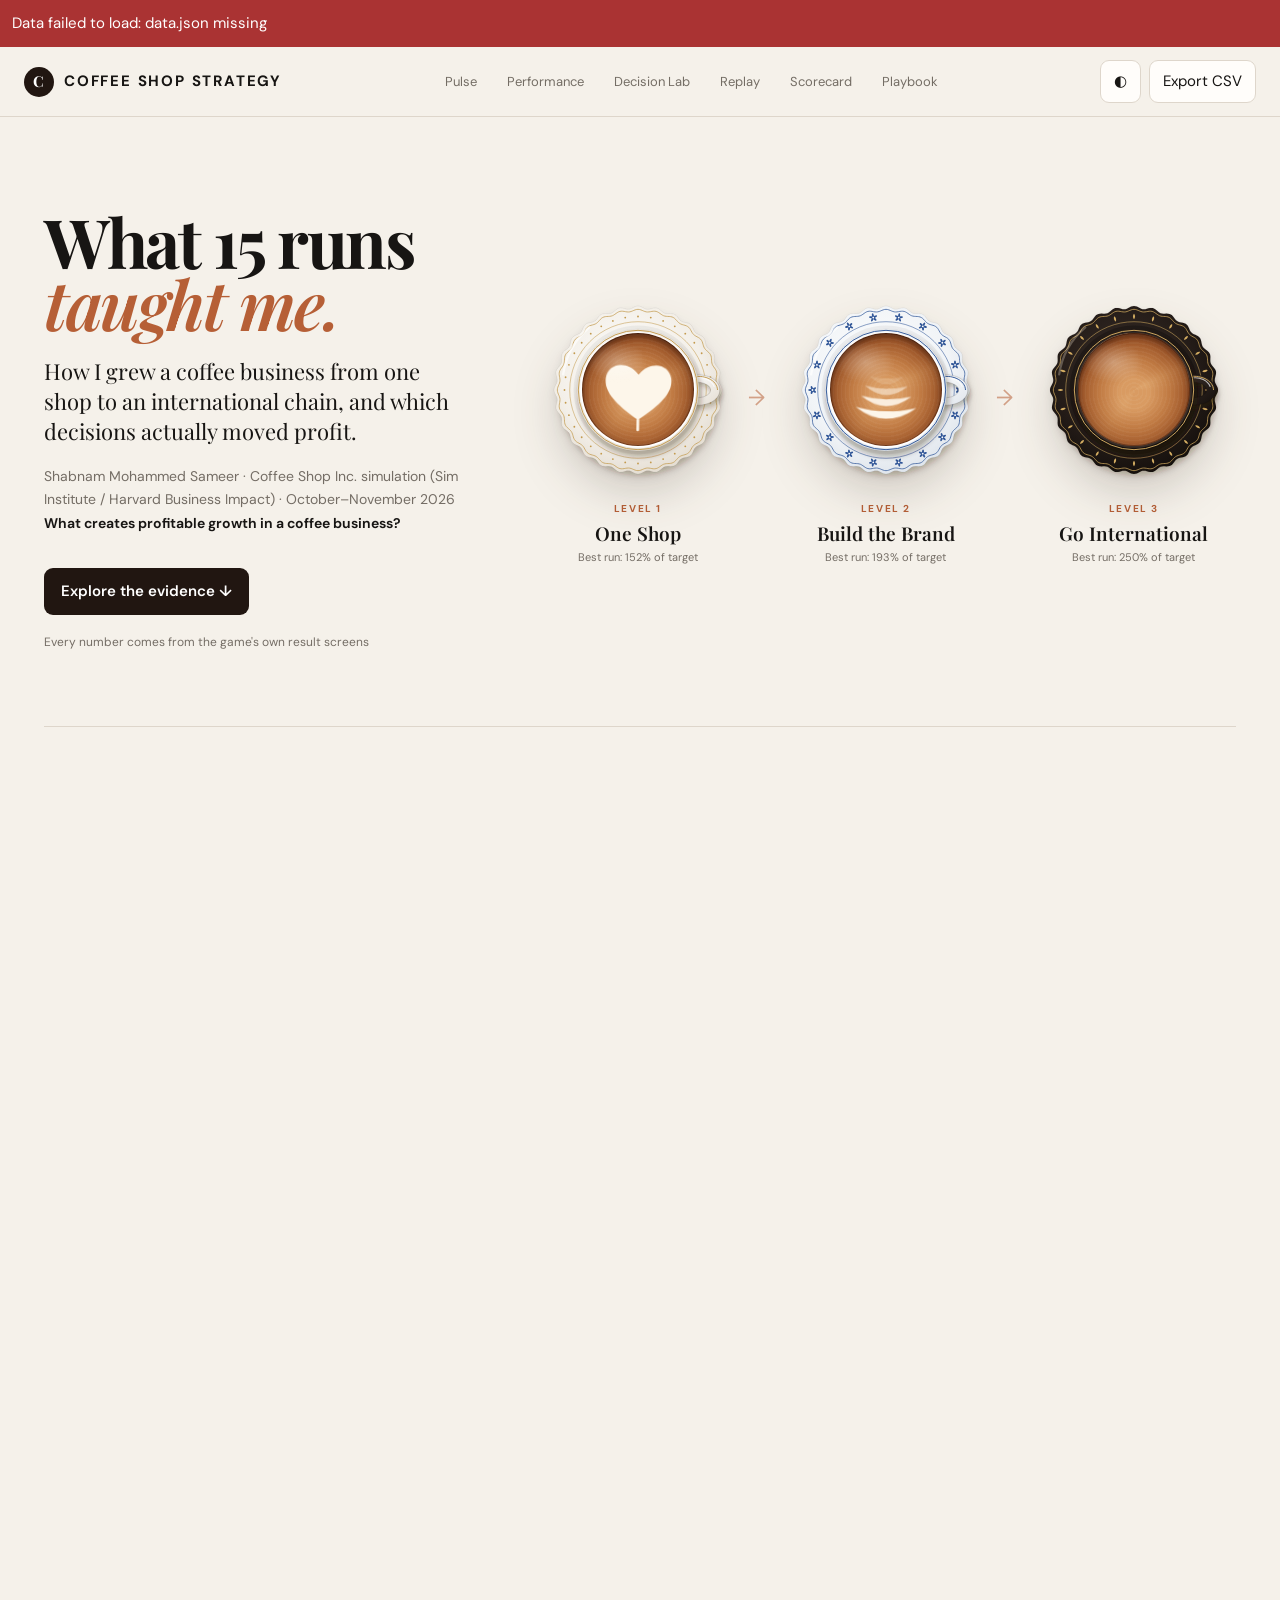
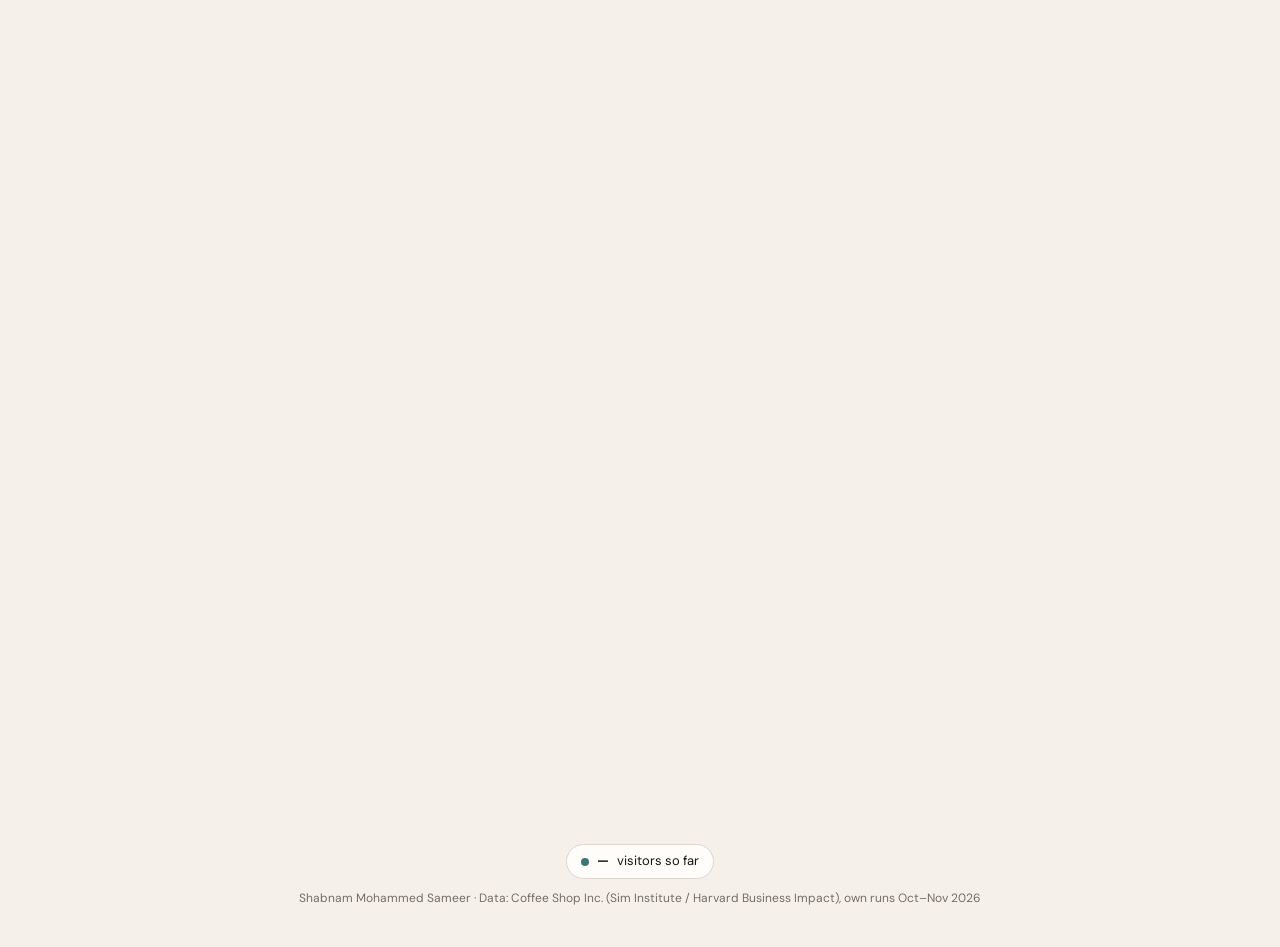
==== index.html @ bf58ca92 "Add files via upload" ====
<!doctype html><html lang="en"><head><meta charset="utf-8"><meta name="viewport" content="width=device-width,initial-scale=1"><meta property="og:type" content="website"><meta property="og:url" content="https://dewpoint-analytics.github.io/coffee-strategy-dashboard/"><meta property="og:title" content="What 15 runs taught me · Coffee Shop Strategy"><meta property="og:description" content="A coffee business simulation played as 14 controlled experiments: what actually moved profit, measured to the dollar."><meta property="og:image" content="https://dewpoint-analytics.github.io/coffee-strategy-dashboard/banner.png"><meta property="og:image:width" content="1280"><meta property="og:image:height" content="640"><meta name="twitter:card" content="summary_large_image"><meta name="twitter:image" content="https://dewpoint-analytics.github.io/coffee-strategy-dashboard/banner.png">
<meta name="description" content="What 15 Coffee Shop Inc. simulation runs taught me about growing a coffee business: results, controlled experiments, a Level 3 replay and a people-planet-profit scorecard."><title>What 15 Runs Taught Me · Coffee Shop Strategy</title><link rel="stylesheet" href="styles.css?v=qr2"><script data-goatcounter="https://shabcoffee.goatcounter.com/count" async src="//gc.zgo.at/count.js"></script></head><body>
<svg width="0" height="0" style="position:absolute" aria-hidden="true"><defs><filter id="soft" x="-5%" y="-5%" width="110%" height="110%"><feGaussianBlur stdDeviation="0.45"/></filter></defs></svg><header class="nav"><a class="brand" href="#pulse"><span>C</span>COFFEE SHOP STRATEGY</a><nav><a href="#pulse">Pulse</a><a href="#performance">Performance</a><a href="#lab">Decision Lab</a><a href="#replay">Replay</a><a href="#scorecard">Scorecard</a><a href="#playbook">Playbook</a></nav><div class="actions"><button id="theme" aria-label="Toggle dark mode">◐</button><button id="export">Export CSV</button></div></header>
<main><section class="hero" id="pulse"><div class="hero-text"><h1>What 15 runs<br><em>taught me.</em></h1><p class="hero-deck">How I grew a coffee business from one shop to an international chain, and which decisions actually moved profit.</p><p class="hero-question">Shabnam Mohammed Sameer · Coffee Shop Inc. simulation (Sim Institute / Harvard Business Impact) · October–November 2026<br><b>What creates profitable growth in a coffee business?</b></p><div class="hero-actions"><a class="primary" href="#performance">Explore the evidence ↓</a><span>Every number comes from the game's own result screens</span></div></div><div class="cup-journey" aria-label="The three levels of the simulation"><div class="cup-stage"><div class="cup-scene cup-one"><div class="steam" aria-hidden="true"><i></i><i></i><i></i></div><svg class="china" viewBox="0 0 200 200" aria-hidden="true"><defs>
<radialGradient id="c0s" cx="45%" cy="40%" r="62%"><stop offset="0" stop-color="#ffffff"/><stop offset=".7" stop-color="#f3efe8"/><stop offset="1" stop-color="#e4ddd2"/></radialGradient>
<radialGradient id="c0w" cx="50%" cy="50%" r="50%"><stop offset=".78" stop-color="#e6dfd5"/><stop offset=".9" stop-color="#ffffff"/><stop offset="1" stop-color="#ffffff"/></radialGradient>
<linearGradient id="c0h" x1="0" y1="0" x2="1" y2="1"><stop offset="0" stop-color="#ffffff"/><stop offset="1" stop-color="#e4ddd2"/></linearGradient>
<filter id="c0b" x="-20%" y="-20%" width="140%" height="140%"><feGaussianBlur stdDeviation="3"/></filter></defs>
<ellipse cx="102" cy="108" rx="92" ry="90" fill="rgba(60,35,20,.22)" filter="url(#c0b)"/>
<path d="M196.60,100.00 L196.40,101.68 L195.84,103.35 L195.04,104.98 L194.17,106.59 L193.42,108.17 L192.92,109.77 L192.77,111.39 L192.94,113.06 L193.34,114.78 L193.83,116.54 L194.22,118.31 L194.35,120.06 L194.12,121.73 L193.49,123.31 L192.54,124.79 L191.37,126.20 L190.18,127.57 L189.12,128.96 L188.33,130.41 L187.86,131.98 L187.69,133.66 L187.72,135.44 L187.80,137.27 L187.76,139.08 L187.46,140.78 L186.81,142.34 L185.80,143.72 L184.50,144.93 L183.04,146.03 L181.58,147.10 L180.27,148.23 L179.21,149.50 L178.45,150.94 L177.94,152.57 L177.59,154.33 L177.26,156.13 L176.79,157.87 L176.07,159.43 L175.05,160.77 L173.71,161.85 L172.15,162.72 L170.47,163.46 L168.82,164.18 L167.32,165.01 L166.04,166.04 L165.01,167.32 L164.18,168.82 L163.46,170.47 L162.72,172.15 L161.85,173.71 L160.77,175.05 L159.43,176.07 L157.87,176.79 L156.13,177.26 L154.33,177.59 L152.57,177.94 L150.94,178.45 L149.50,179.21 L148.23,180.27 L147.10,181.58 L146.03,183.04 L144.93,184.50 L143.72,185.80 L142.34,186.81 L140.78,187.46 L139.08,187.76 L137.27,187.80 L135.44,187.72 L133.66,187.69 L131.98,187.86 L130.41,188.33 L128.96,189.12 L127.57,190.18 L126.20,191.37 L124.79,192.54 L123.31,193.49 L121.73,194.12 L120.06,194.35 L118.31,194.22 L116.54,193.83 L114.78,193.34 L113.06,192.94 L111.39,192.77 L109.77,192.92 L108.17,193.42 L106.59,194.17 L104.98,195.04 L103.35,195.84 L101.68,196.40 L100.00,196.60 L98.32,196.40 L96.65,195.84 L95.02,195.04 L93.41,194.17 L91.83,193.42 L90.23,192.92 L88.61,192.77 L86.94,192.94 L85.22,193.34 L83.46,193.83 L81.69,194.22 L79.94,194.35 L78.27,194.12 L76.69,193.49 L75.21,192.54 L73.80,191.37 L72.43,190.18 L71.04,189.12 L69.59,188.33 L68.02,187.86 L66.34,187.69 L64.56,187.72 L62.73,187.80 L60.92,187.76 L59.22,187.46 L57.66,186.81 L56.28,185.80 L55.07,184.50 L53.97,183.04 L52.90,181.58 L51.77,180.27 L50.50,179.21 L49.06,178.45 L47.43,177.94 L45.67,177.59 L43.87,177.26 L42.13,176.79 L40.57,176.07 L39.23,175.05 L38.15,173.71 L37.28,172.15 L36.54,170.47 L35.82,168.82 L34.99,167.32 L33.96,166.04 L32.68,165.01 L31.18,164.18 L29.53,163.46 L27.85,162.72 L26.29,161.85 L24.95,160.77 L23.93,159.43 L23.21,157.87 L22.74,156.13 L22.41,154.33 L22.06,152.57 L21.55,150.94 L20.79,149.50 L19.73,148.23 L18.42,147.10 L16.96,146.03 L15.50,144.93 L14.20,143.72 L13.19,142.34 L12.54,140.78 L12.24,139.08 L12.20,137.27 L12.28,135.44 L12.31,133.66 L12.14,131.98 L11.67,130.41 L10.88,128.96 L9.82,127.57 L8.63,126.20 L7.46,124.79 L6.51,123.31 L5.88,121.73 L5.65,120.06 L5.78,118.31 L6.17,116.54 L6.66,114.78 L7.06,113.06 L7.23,111.39 L7.08,109.77 L6.58,108.17 L5.83,106.59 L4.96,104.98 L4.16,103.35 L3.60,101.68 L3.40,100.00 L3.60,98.32 L4.16,96.65 L4.96,95.02 L5.83,93.41 L6.58,91.83 L7.08,90.23 L7.23,88.61 L7.06,86.94 L6.66,85.22 L6.17,83.46 L5.78,81.69 L5.65,79.94 L5.88,78.27 L6.51,76.69 L7.46,75.21 L8.63,73.80 L9.82,72.43 L10.88,71.04 L11.67,69.59 L12.14,68.02 L12.31,66.34 L12.28,64.56 L12.20,62.73 L12.24,60.92 L12.54,59.22 L13.19,57.66 L14.20,56.28 L15.50,55.07 L16.96,53.97 L18.42,52.90 L19.73,51.77 L20.79,50.50 L21.55,49.06 L22.06,47.43 L22.41,45.67 L22.74,43.87 L23.21,42.13 L23.93,40.57 L24.95,39.23 L26.29,38.15 L27.85,37.28 L29.53,36.54 L31.18,35.82 L32.68,34.99 L33.96,33.96 L34.99,32.68 L35.82,31.18 L36.54,29.53 L37.28,27.85 L38.15,26.29 L39.23,24.95 L40.57,23.93 L42.13,23.21 L43.87,22.74 L45.67,22.41 L47.43,22.06 L49.06,21.55 L50.50,20.79 L51.77,19.73 L52.90,18.42 L53.97,16.96 L55.07,15.50 L56.28,14.20 L57.66,13.19 L59.22,12.54 L60.92,12.24 L62.73,12.20 L64.56,12.28 L66.34,12.31 L68.02,12.14 L69.59,11.67 L71.04,10.88 L72.43,9.82 L73.80,8.63 L75.21,7.46 L76.69,6.51 L78.27,5.88 L79.94,5.65 L81.69,5.78 L83.46,6.17 L85.22,6.66 L86.94,7.06 L88.61,7.23 L90.23,7.08 L91.83,6.58 L93.41,5.83 L95.02,4.96 L96.65,4.16 L98.32,3.60 L100.00,3.40 L101.68,3.60 L103.35,4.16 L104.98,4.96 L106.59,5.83 L108.17,6.58 L109.77,7.08 L111.39,7.23 L113.06,7.06 L114.78,6.66 L116.54,6.17 L118.31,5.78 L120.06,5.65 L121.73,5.88 L123.31,6.51 L124.79,7.46 L126.20,8.63 L127.57,9.82 L128.96,10.88 L130.41,11.67 L131.98,12.14 L133.66,12.31 L135.44,12.28 L137.27,12.20 L139.08,12.24 L140.78,12.54 L142.34,13.19 L143.72,14.20 L144.93,15.50 L146.03,16.96 L147.10,18.42 L148.23,19.73 L149.50,20.79 L150.94,21.55 L152.57,22.06 L154.33,22.41 L156.13,22.74 L157.87,23.21 L159.43,23.93 L160.77,24.95 L161.85,26.29 L162.72,27.85 L163.46,29.53 L164.18,31.18 L165.01,32.68 L166.04,33.96 L167.32,34.99 L168.82,35.82 L170.47,36.54 L172.15,37.28 L173.71,38.15 L175.05,39.23 L176.07,40.57 L176.79,42.13 L177.26,43.87 L177.59,45.67 L177.94,47.43 L178.45,49.06 L179.21,50.50 L180.27,51.77 L181.58,52.90 L183.04,53.97 L184.50,55.07 L185.80,56.28 L186.81,57.66 L187.46,59.22 L187.76,60.92 L187.80,62.73 L187.72,64.56 L187.69,66.34 L187.86,68.02 L188.33,69.59 L189.12,71.04 L190.18,72.43 L191.37,73.80 L192.54,75.21 L193.49,76.69 L194.12,78.27 L194.35,79.94 L194.22,81.69 L193.83,83.46 L193.34,85.22 L192.94,86.94 L192.77,88.61 L192.92,90.23 L193.42,91.83 L194.17,93.41 L195.04,95.02 L195.84,96.65 L196.40,98.32 L196.60,100.00Z" fill="url(#c0s)" stroke="rgba(0,0,0,.10)" stroke-width=".6"/>
<path d="M192.70,100.00 L192.55,101.62 L192.11,103.22 L191.50,104.80 L190.83,106.35 L190.24,107.89 L189.83,109.44 L189.67,111.01 L189.75,112.61 L190.01,114.26 L190.32,115.92 L190.54,117.60 L190.57,119.25 L190.32,120.85 L189.77,122.38 L188.96,123.84 L188.00,125.23 L187.00,126.60 L186.10,127.98 L185.39,129.40 L184.92,130.91 L184.67,132.50 L184.57,134.17 L184.49,135.87 L184.32,137.54 L183.95,139.15 L183.31,140.63 L182.39,141.98 L181.25,143.20 L179.99,144.34 L178.72,145.45 L177.56,146.60 L176.58,147.85 L175.82,149.24 L175.24,150.75 L174.78,152.36 L174.33,154.00 L173.76,155.59 L173.01,157.04 L172.02,158.32 L170.80,159.41 L169.40,160.32 L167.90,161.14 L166.43,161.95 L165.06,162.83 L163.85,163.85 L162.83,165.06 L161.95,166.43 L161.14,167.90 L160.32,169.40 L159.41,170.80 L158.32,172.02 L157.04,173.01 L155.59,173.76 L154.00,174.33 L152.36,174.78 L150.75,175.24 L149.24,175.82 L147.85,176.58 L146.60,177.56 L145.45,178.72 L144.34,179.99 L143.20,181.25 L141.98,182.39 L140.63,183.31 L139.15,183.95 L137.54,184.32 L135.87,184.49 L134.17,184.57 L132.50,184.67 L130.91,184.92 L129.40,185.39 L127.98,186.10 L126.60,187.00 L125.23,188.00 L123.84,188.96 L122.38,189.77 L120.85,190.32 L119.25,190.57 L117.60,190.54 L115.92,190.32 L114.26,190.01 L112.61,189.75 L111.01,189.67 L109.44,189.83 L107.89,190.24 L106.35,190.83 L104.80,191.50 L103.22,192.11 L101.62,192.55 L100.00,192.70 L98.38,192.55 L96.78,192.11 L95.20,191.50 L93.65,190.83 L92.11,190.24 L90.56,189.83 L88.99,189.67 L87.39,189.75 L85.74,190.01 L84.08,190.32 L82.40,190.54 L80.75,190.57 L79.15,190.32 L77.62,189.77 L76.16,188.96 L74.77,188.00 L73.40,187.00 L72.02,186.10 L70.60,185.39 L69.09,184.92 L67.50,184.67 L65.83,184.57 L64.13,184.49 L62.46,184.32 L60.85,183.95 L59.37,183.31 L58.02,182.39 L56.80,181.25 L55.66,179.99 L54.55,178.72 L53.40,177.56 L52.15,176.58 L50.76,175.82 L49.25,175.24 L47.64,174.78 L46.00,174.33 L44.41,173.76 L42.96,173.01 L41.68,172.02 L40.59,170.80 L39.68,169.40 L38.86,167.90 L38.05,166.43 L37.17,165.06 L36.15,163.85 L34.94,162.83 L33.57,161.95 L32.10,161.14 L30.60,160.32 L29.20,159.41 L27.98,158.32 L26.99,157.04 L26.24,155.59 L25.67,154.00 L25.22,152.36 L24.76,150.75 L24.18,149.24 L23.42,147.85 L22.44,146.60 L21.28,145.45 L20.01,144.34 L18.75,143.20 L17.61,141.98 L16.69,140.63 L16.05,139.15 L15.68,137.54 L15.51,135.87 L15.43,134.17 L15.33,132.50 L15.08,130.91 L14.61,129.40 L13.90,127.98 L13.00,126.60 L12.00,125.23 L11.04,123.84 L10.23,122.38 L9.68,120.85 L9.43,119.25 L9.46,117.60 L9.68,115.92 L9.99,114.26 L10.25,112.61 L10.33,111.01 L10.17,109.44 L9.76,107.89 L9.17,106.35 L8.50,104.80 L7.89,103.22 L7.45,101.62 L7.30,100.00 L7.45,98.38 L7.89,96.78 L8.50,95.20 L9.17,93.65 L9.76,92.11 L10.17,90.56 L10.33,88.99 L10.25,87.39 L9.99,85.74 L9.68,84.08 L9.46,82.40 L9.43,80.75 L9.68,79.15 L10.23,77.62 L11.04,76.16 L12.00,74.77 L13.00,73.40 L13.90,72.02 L14.61,70.60 L15.08,69.09 L15.33,67.50 L15.43,65.83 L15.51,64.13 L15.68,62.46 L16.05,60.85 L16.69,59.37 L17.61,58.02 L18.75,56.80 L20.01,55.66 L21.28,54.55 L22.44,53.40 L23.42,52.15 L24.18,50.76 L24.76,49.25 L25.22,47.64 L25.67,46.00 L26.24,44.41 L26.99,42.96 L27.98,41.68 L29.20,40.59 L30.60,39.68 L32.10,38.86 L33.57,38.05 L34.94,37.17 L36.15,36.15 L37.17,34.94 L38.05,33.57 L38.86,32.10 L39.68,30.60 L40.59,29.20 L41.68,27.98 L42.96,26.99 L44.41,26.24 L46.00,25.67 L47.64,25.22 L49.25,24.76 L50.76,24.18 L52.15,23.42 L53.40,22.44 L54.55,21.28 L55.66,20.01 L56.80,18.75 L58.02,17.61 L59.37,16.69 L60.85,16.05 L62.46,15.68 L64.13,15.51 L65.83,15.43 L67.50,15.33 L69.09,15.08 L70.60,14.61 L72.02,13.90 L73.40,13.00 L74.77,12.00 L76.16,11.04 L77.62,10.23 L79.15,9.68 L80.75,9.43 L82.40,9.46 L84.08,9.68 L85.74,9.99 L87.39,10.25 L88.99,10.33 L90.56,10.17 L92.11,9.76 L93.65,9.17 L95.20,8.50 L96.78,7.89 L98.38,7.45 L100.00,7.30 L101.62,7.45 L103.22,7.89 L104.80,8.50 L106.35,9.17 L107.89,9.76 L109.44,10.17 L111.01,10.33 L112.61,10.25 L114.26,9.99 L115.92,9.68 L117.60,9.46 L119.25,9.43 L120.85,9.68 L122.38,10.23 L123.84,11.04 L125.23,12.00 L126.60,13.00 L127.98,13.90 L129.40,14.61 L130.91,15.08 L132.50,15.33 L134.17,15.43 L135.87,15.51 L137.54,15.68 L139.15,16.05 L140.63,16.69 L141.98,17.61 L143.20,18.75 L144.34,20.01 L145.45,21.28 L146.60,22.44 L147.85,23.42 L149.24,24.18 L150.75,24.76 L152.36,25.22 L154.00,25.67 L155.59,26.24 L157.04,26.99 L158.32,27.98 L159.41,29.20 L160.32,30.60 L161.14,32.10 L161.95,33.57 L162.83,34.94 L163.85,36.15 L165.06,37.17 L166.43,38.05 L167.90,38.86 L169.40,39.68 L170.80,40.59 L172.02,41.68 L173.01,42.96 L173.76,44.41 L174.33,46.00 L174.78,47.64 L175.24,49.25 L175.82,50.76 L176.58,52.15 L177.56,53.40 L178.72,54.55 L179.99,55.66 L181.25,56.80 L182.39,58.02 L183.31,59.37 L183.95,60.85 L184.32,62.46 L184.49,64.13 L184.57,65.83 L184.67,67.50 L184.92,69.09 L185.39,70.60 L186.10,72.02 L187.00,73.40 L188.00,74.77 L188.96,76.16 L189.77,77.62 L190.32,79.15 L190.57,80.75 L190.54,82.40 L190.32,84.08 L190.01,85.74 L189.75,87.39 L189.67,88.99 L189.83,90.56 L190.24,92.11 L190.83,93.65 L191.50,95.20 L192.11,96.78 L192.55,98.38 L192.70,100.00Z" fill="none" stroke="#c39a4e" stroke-width=".9" opacity=".95"/>
<circle cx="100" cy="100" r="78.5" fill="none" stroke="#c39a4e" stroke-width=".7" opacity=".9"/>
<circle cx="184.50" cy="100.00" r="1.05" fill="#c39a4e"/><circle cx="183.22" cy="114.67" r="1.05" fill="#c39a4e"/><circle cx="179.40" cy="128.90" r="1.05" fill="#c39a4e"/><circle cx="173.18" cy="142.25" r="1.05" fill="#c39a4e"/><circle cx="164.73" cy="154.32" r="1.05" fill="#c39a4e"/><circle cx="154.32" cy="164.73" r="1.05" fill="#c39a4e"/><circle cx="142.25" cy="173.18" r="1.05" fill="#c39a4e"/><circle cx="128.90" cy="179.40" r="1.05" fill="#c39a4e"/><circle cx="114.67" cy="183.22" r="1.05" fill="#c39a4e"/><circle cx="100.00" cy="184.50" r="1.05" fill="#c39a4e"/><circle cx="85.33" cy="183.22" r="1.05" fill="#c39a4e"/><circle cx="71.10" cy="179.40" r="1.05" fill="#c39a4e"/><circle cx="57.75" cy="173.18" r="1.05" fill="#c39a4e"/><circle cx="45.68" cy="164.73" r="1.05" fill="#c39a4e"/><circle cx="35.27" cy="154.32" r="1.05" fill="#c39a4e"/><circle cx="26.82" cy="142.25" r="1.05" fill="#c39a4e"/><circle cx="20.60" cy="128.90" r="1.05" fill="#c39a4e"/><circle cx="16.78" cy="114.67" r="1.05" fill="#c39a4e"/><circle cx="15.50" cy="100.00" r="1.05" fill="#c39a4e"/><circle cx="16.78" cy="85.33" r="1.05" fill="#c39a4e"/><circle cx="20.60" cy="71.10" r="1.05" fill="#c39a4e"/><circle cx="26.82" cy="57.75" r="1.05" fill="#c39a4e"/><circle cx="35.27" cy="45.68" r="1.05" fill="#c39a4e"/><circle cx="45.68" cy="35.27" r="1.05" fill="#c39a4e"/><circle cx="57.75" cy="26.82" r="1.05" fill="#c39a4e"/><circle cx="71.10" cy="20.60" r="1.05" fill="#c39a4e"/><circle cx="85.33" cy="16.78" r="1.05" fill="#c39a4e"/><circle cx="100.00" cy="15.50" r="1.05" fill="#c39a4e"/><circle cx="114.67" cy="16.78" r="1.05" fill="#c39a4e"/><circle cx="128.90" cy="20.60" r="1.05" fill="#c39a4e"/><circle cx="142.25" cy="26.82" r="1.05" fill="#c39a4e"/><circle cx="154.32" cy="35.27" r="1.05" fill="#c39a4e"/><circle cx="164.73" cy="45.68" r="1.05" fill="#c39a4e"/><circle cx="173.18" cy="57.75" r="1.05" fill="#c39a4e"/><circle cx="179.40" cy="71.10" r="1.05" fill="#c39a4e"/><circle cx="183.22" cy="85.33" r="1.05" fill="#c39a4e"/>
<circle cx="100" cy="100" r="74" fill="rgba(0,0,0,.05)"/>
<g transform="translate(164 100)"><path d="M-8 -16 C12 -21 30 -13 30 0 C30 13 12 21 -8 16 L-8 8.5 C7 11 19.5 7 19.5 0 C19.5 -7 7 -11 -8 -8.5 Z" transform="translate(2.5 4)" fill="rgba(50,30,15,.28)" filter="url(#c0b)"/><path d="M-8 -16 C12 -21 30 -13 30 0 C30 13 12 21 -8 16 L-8 8.5 C7 11 19.5 7 19.5 0 C19.5 -7 7 -11 -8 -8.5 Z" fill="url(#c0h)" stroke="rgba(0,0,0,.22)" stroke-width=".7"/><path d="M-4 -14.6 C12 -18.5 27 -11.5 27.4 0" fill="none" stroke="#c39a4e" stroke-width="1.1"/><path d="M2 -13.8 C12 -15.5 21 -11 23.5 -4" fill="none" stroke="rgba(255,255,255,.7)" stroke-width="1.2" stroke-linecap="round"/></g>
<circle cx="102" cy="106" r="71" fill="rgba(50,30,15,.28)" filter="url(#c0b)"/>
<circle cx="100" cy="100" r="70" fill="url(#c0s)"/>
<circle cx="100" cy="100" r="66.5" fill="url(#c0w)"/>
<circle cx="100" cy="100" r="68.6" fill="none" stroke="#c39a4e" stroke-width="1.1"/>
<circle cx="100" cy="100" r="70" fill="none" stroke="rgba(0,0,0,.12)" stroke-width=".5"/>
<path d="M44 70 A62 62 0 0 1 92 36" fill="none" stroke="rgba(255,255,255,.85)" stroke-width="2.2" stroke-linecap="round"/>
<path d="M14 82 A88 88 0 0 1 44 28" fill="none" stroke="rgba(255,255,255,.85)" stroke-width="2.6" stroke-linecap="round" opacity=".8"/>
</svg><div class="latte"><svg class="art" viewBox="0 0 100 100" aria-hidden="true"><g filter="url(#soft)"><circle class="blob" cx="50" cy="52" r="22" fill="#fdf6ea"/><path d="M50 77 C34 66 19 54 21 40 C23 27 40 24 50 37 C60 24 77 27 79 40 C81 54 66 66 50 77 Z" fill="#fdf6ea"/><path d="M50 77 L50 86" stroke="#fdf6ea" stroke-width="2.4" stroke-linecap="round"/></g></svg><span class="gloss"></span></div></div><div class="cup-copy"><b>LEVEL 1</b><strong>One Shop</strong><span>Best run: 152% of target</span></div></div><div class="journey-arrow" aria-hidden="true">→</div><div class="cup-stage"><div class="cup-scene cup-two"><div class="steam" aria-hidden="true"><i></i><i></i><i></i></div><svg class="china" viewBox="0 0 200 200" aria-hidden="true"><defs>
<radialGradient id="c1s" cx="45%" cy="40%" r="62%"><stop offset="0" stop-color="#ffffff"/><stop offset=".7" stop-color="#f1f4f7"/><stop offset="1" stop-color="#dfe5ec"/></radialGradient>
<radialGradient id="c1w" cx="50%" cy="50%" r="50%"><stop offset=".78" stop-color="#e6dfd5"/><stop offset=".9" stop-color="#ffffff"/><stop offset="1" stop-color="#ffffff"/></radialGradient>
<linearGradient id="c1h" x1="0" y1="0" x2="1" y2="1"><stop offset="0" stop-color="#ffffff"/><stop offset="1" stop-color="#dfe5ec"/></linearGradient>
<filter id="c1b" x="-20%" y="-20%" width="140%" height="140%"><feGaussianBlur stdDeviation="3"/></filter></defs>
<ellipse cx="102" cy="108" rx="92" ry="90" fill="rgba(60,35,20,.22)" filter="url(#c1b)"/>
<path d="M196.60,100.00 L196.40,101.68 L195.84,103.35 L195.04,104.98 L194.17,106.59 L193.42,108.17 L192.92,109.77 L192.77,111.39 L192.94,113.06 L193.34,114.78 L193.83,116.54 L194.22,118.31 L194.35,120.06 L194.12,121.73 L193.49,123.31 L192.54,124.79 L191.37,126.20 L190.18,127.57 L189.12,128.96 L188.33,130.41 L187.86,131.98 L187.69,133.66 L187.72,135.44 L187.80,137.27 L187.76,139.08 L187.46,140.78 L186.81,142.34 L185.80,143.72 L184.50,144.93 L183.04,146.03 L181.58,147.10 L180.27,148.23 L179.21,149.50 L178.45,150.94 L177.94,152.57 L177.59,154.33 L177.26,156.13 L176.79,157.87 L176.07,159.43 L175.05,160.77 L173.71,161.85 L172.15,162.72 L170.47,163.46 L168.82,164.18 L167.32,165.01 L166.04,166.04 L165.01,167.32 L164.18,168.82 L163.46,170.47 L162.72,172.15 L161.85,173.71 L160.77,175.05 L159.43,176.07 L157.87,176.79 L156.13,177.26 L154.33,177.59 L152.57,177.94 L150.94,178.45 L149.50,179.21 L148.23,180.27 L147.10,181.58 L146.03,183.04 L144.93,184.50 L143.72,185.80 L142.34,186.81 L140.78,187.46 L139.08,187.76 L137.27,187.80 L135.44,187.72 L133.66,187.69 L131.98,187.86 L130.41,188.33 L128.96,189.12 L127.57,190.18 L126.20,191.37 L124.79,192.54 L123.31,193.49 L121.73,194.12 L120.06,194.35 L118.31,194.22 L116.54,193.83 L114.78,193.34 L113.06,192.94 L111.39,192.77 L109.77,192.92 L108.17,193.42 L106.59,194.17 L104.98,195.04 L103.35,195.84 L101.68,196.40 L100.00,196.60 L98.32,196.40 L96.65,195.84 L95.02,195.04 L93.41,194.17 L91.83,193.42 L90.23,192.92 L88.61,192.77 L86.94,192.94 L85.22,193.34 L83.46,193.83 L81.69,194.22 L79.94,194.35 L78.27,194.12 L76.69,193.49 L75.21,192.54 L73.80,191.37 L72.43,190.18 L71.04,189.12 L69.59,188.33 L68.02,187.86 L66.34,187.69 L64.56,187.72 L62.73,187.80 L60.92,187.76 L59.22,187.46 L57.66,186.81 L56.28,185.80 L55.07,184.50 L53.97,183.04 L52.90,181.58 L51.77,180.27 L50.50,179.21 L49.06,178.45 L47.43,177.94 L45.67,177.59 L43.87,177.26 L42.13,176.79 L40.57,176.07 L39.23,175.05 L38.15,173.71 L37.28,172.15 L36.54,170.47 L35.82,168.82 L34.99,167.32 L33.96,166.04 L32.68,165.01 L31.18,164.18 L29.53,163.46 L27.85,162.72 L26.29,161.85 L24.95,160.77 L23.93,159.43 L23.21,157.87 L22.74,156.13 L22.41,154.33 L22.06,152.57 L21.55,150.94 L20.79,149.50 L19.73,148.23 L18.42,147.10 L16.96,146.03 L15.50,144.93 L14.20,143.72 L13.19,142.34 L12.54,140.78 L12.24,139.08 L12.20,137.27 L12.28,135.44 L12.31,133.66 L12.14,131.98 L11.67,130.41 L10.88,128.96 L9.82,127.57 L8.63,126.20 L7.46,124.79 L6.51,123.31 L5.88,121.73 L5.65,120.06 L5.78,118.31 L6.17,116.54 L6.66,114.78 L7.06,113.06 L7.23,111.39 L7.08,109.77 L6.58,108.17 L5.83,106.59 L4.96,104.98 L4.16,103.35 L3.60,101.68 L3.40,100.00 L3.60,98.32 L4.16,96.65 L4.96,95.02 L5.83,93.41 L6.58,91.83 L7.08,90.23 L7.23,88.61 L7.06,86.94 L6.66,85.22 L6.17,83.46 L5.78,81.69 L5.65,79.94 L5.88,78.27 L6.51,76.69 L7.46,75.21 L8.63,73.80 L9.82,72.43 L10.88,71.04 L11.67,69.59 L12.14,68.02 L12.31,66.34 L12.28,64.56 L12.20,62.73 L12.24,60.92 L12.54,59.22 L13.19,57.66 L14.20,56.28 L15.50,55.07 L16.96,53.97 L18.42,52.90 L19.73,51.77 L20.79,50.50 L21.55,49.06 L22.06,47.43 L22.41,45.67 L22.74,43.87 L23.21,42.13 L23.93,40.57 L24.95,39.23 L26.29,38.15 L27.85,37.28 L29.53,36.54 L31.18,35.82 L32.68,34.99 L33.96,33.96 L34.99,32.68 L35.82,31.18 L36.54,29.53 L37.28,27.85 L38.15,26.29 L39.23,24.95 L40.57,23.93 L42.13,23.21 L43.87,22.74 L45.67,22.41 L47.43,22.06 L49.06,21.55 L50.50,20.79 L51.77,19.73 L52.90,18.42 L53.97,16.96 L55.07,15.50 L56.28,14.20 L57.66,13.19 L59.22,12.54 L60.92,12.24 L62.73,12.20 L64.56,12.28 L66.34,12.31 L68.02,12.14 L69.59,11.67 L71.04,10.88 L72.43,9.82 L73.80,8.63 L75.21,7.46 L76.69,6.51 L78.27,5.88 L79.94,5.65 L81.69,5.78 L83.46,6.17 L85.22,6.66 L86.94,7.06 L88.61,7.23 L90.23,7.08 L91.83,6.58 L93.41,5.83 L95.02,4.96 L96.65,4.16 L98.32,3.60 L100.00,3.40 L101.68,3.60 L103.35,4.16 L104.98,4.96 L106.59,5.83 L108.17,6.58 L109.77,7.08 L111.39,7.23 L113.06,7.06 L114.78,6.66 L116.54,6.17 L118.31,5.78 L120.06,5.65 L121.73,5.88 L123.31,6.51 L124.79,7.46 L126.20,8.63 L127.57,9.82 L128.96,10.88 L130.41,11.67 L131.98,12.14 L133.66,12.31 L135.44,12.28 L137.27,12.20 L139.08,12.24 L140.78,12.54 L142.34,13.19 L143.72,14.20 L144.93,15.50 L146.03,16.96 L147.10,18.42 L148.23,19.73 L149.50,20.79 L150.94,21.55 L152.57,22.06 L154.33,22.41 L156.13,22.74 L157.87,23.21 L159.43,23.93 L160.77,24.95 L161.85,26.29 L162.72,27.85 L163.46,29.53 L164.18,31.18 L165.01,32.68 L166.04,33.96 L167.32,34.99 L168.82,35.82 L170.47,36.54 L172.15,37.28 L173.71,38.15 L175.05,39.23 L176.07,40.57 L176.79,42.13 L177.26,43.87 L177.59,45.67 L177.94,47.43 L178.45,49.06 L179.21,50.50 L180.27,51.77 L181.58,52.90 L183.04,53.97 L184.50,55.07 L185.80,56.28 L186.81,57.66 L187.46,59.22 L187.76,60.92 L187.80,62.73 L187.72,64.56 L187.69,66.34 L187.86,68.02 L188.33,69.59 L189.12,71.04 L190.18,72.43 L191.37,73.80 L192.54,75.21 L193.49,76.69 L194.12,78.27 L194.35,79.94 L194.22,81.69 L193.83,83.46 L193.34,85.22 L192.94,86.94 L192.77,88.61 L192.92,90.23 L193.42,91.83 L194.17,93.41 L195.04,95.02 L195.84,96.65 L196.40,98.32 L196.60,100.00Z" fill="url(#c1s)" stroke="rgba(0,0,0,.10)" stroke-width=".6"/>
<path d="M192.70,100.00 L192.55,101.62 L192.11,103.22 L191.50,104.80 L190.83,106.35 L190.24,107.89 L189.83,109.44 L189.67,111.01 L189.75,112.61 L190.01,114.26 L190.32,115.92 L190.54,117.60 L190.57,119.25 L190.32,120.85 L189.77,122.38 L188.96,123.84 L188.00,125.23 L187.00,126.60 L186.10,127.98 L185.39,129.40 L184.92,130.91 L184.67,132.50 L184.57,134.17 L184.49,135.87 L184.32,137.54 L183.95,139.15 L183.31,140.63 L182.39,141.98 L181.25,143.20 L179.99,144.34 L178.72,145.45 L177.56,146.60 L176.58,147.85 L175.82,149.24 L175.24,150.75 L174.78,152.36 L174.33,154.00 L173.76,155.59 L173.01,157.04 L172.02,158.32 L170.80,159.41 L169.40,160.32 L167.90,161.14 L166.43,161.95 L165.06,162.83 L163.85,163.85 L162.83,165.06 L161.95,166.43 L161.14,167.90 L160.32,169.40 L159.41,170.80 L158.32,172.02 L157.04,173.01 L155.59,173.76 L154.00,174.33 L152.36,174.78 L150.75,175.24 L149.24,175.82 L147.85,176.58 L146.60,177.56 L145.45,178.72 L144.34,179.99 L143.20,181.25 L141.98,182.39 L140.63,183.31 L139.15,183.95 L137.54,184.32 L135.87,184.49 L134.17,184.57 L132.50,184.67 L130.91,184.92 L129.40,185.39 L127.98,186.10 L126.60,187.00 L125.23,188.00 L123.84,188.96 L122.38,189.77 L120.85,190.32 L119.25,190.57 L117.60,190.54 L115.92,190.32 L114.26,190.01 L112.61,189.75 L111.01,189.67 L109.44,189.83 L107.89,190.24 L106.35,190.83 L104.80,191.50 L103.22,192.11 L101.62,192.55 L100.00,192.70 L98.38,192.55 L96.78,192.11 L95.20,191.50 L93.65,190.83 L92.11,190.24 L90.56,189.83 L88.99,189.67 L87.39,189.75 L85.74,190.01 L84.08,190.32 L82.40,190.54 L80.75,190.57 L79.15,190.32 L77.62,189.77 L76.16,188.96 L74.77,188.00 L73.40,187.00 L72.02,186.10 L70.60,185.39 L69.09,184.92 L67.50,184.67 L65.83,184.57 L64.13,184.49 L62.46,184.32 L60.85,183.95 L59.37,183.31 L58.02,182.39 L56.80,181.25 L55.66,179.99 L54.55,178.72 L53.40,177.56 L52.15,176.58 L50.76,175.82 L49.25,175.24 L47.64,174.78 L46.00,174.33 L44.41,173.76 L42.96,173.01 L41.68,172.02 L40.59,170.80 L39.68,169.40 L38.86,167.90 L38.05,166.43 L37.17,165.06 L36.15,163.85 L34.94,162.83 L33.57,161.95 L32.10,161.14 L30.60,160.32 L29.20,159.41 L27.98,158.32 L26.99,157.04 L26.24,155.59 L25.67,154.00 L25.22,152.36 L24.76,150.75 L24.18,149.24 L23.42,147.85 L22.44,146.60 L21.28,145.45 L20.01,144.34 L18.75,143.20 L17.61,141.98 L16.69,140.63 L16.05,139.15 L15.68,137.54 L15.51,135.87 L15.43,134.17 L15.33,132.50 L15.08,130.91 L14.61,129.40 L13.90,127.98 L13.00,126.60 L12.00,125.23 L11.04,123.84 L10.23,122.38 L9.68,120.85 L9.43,119.25 L9.46,117.60 L9.68,115.92 L9.99,114.26 L10.25,112.61 L10.33,111.01 L10.17,109.44 L9.76,107.89 L9.17,106.35 L8.50,104.80 L7.89,103.22 L7.45,101.62 L7.30,100.00 L7.45,98.38 L7.89,96.78 L8.50,95.20 L9.17,93.65 L9.76,92.11 L10.17,90.56 L10.33,88.99 L10.25,87.39 L9.99,85.74 L9.68,84.08 L9.46,82.40 L9.43,80.75 L9.68,79.15 L10.23,77.62 L11.04,76.16 L12.00,74.77 L13.00,73.40 L13.90,72.02 L14.61,70.60 L15.08,69.09 L15.33,67.50 L15.43,65.83 L15.51,64.13 L15.68,62.46 L16.05,60.85 L16.69,59.37 L17.61,58.02 L18.75,56.80 L20.01,55.66 L21.28,54.55 L22.44,53.40 L23.42,52.15 L24.18,50.76 L24.76,49.25 L25.22,47.64 L25.67,46.00 L26.24,44.41 L26.99,42.96 L27.98,41.68 L29.20,40.59 L30.60,39.68 L32.10,38.86 L33.57,38.05 L34.94,37.17 L36.15,36.15 L37.17,34.94 L38.05,33.57 L38.86,32.10 L39.68,30.60 L40.59,29.20 L41.68,27.98 L42.96,26.99 L44.41,26.24 L46.00,25.67 L47.64,25.22 L49.25,24.76 L50.76,24.18 L52.15,23.42 L53.40,22.44 L54.55,21.28 L55.66,20.01 L56.80,18.75 L58.02,17.61 L59.37,16.69 L60.85,16.05 L62.46,15.68 L64.13,15.51 L65.83,15.43 L67.50,15.33 L69.09,15.08 L70.60,14.61 L72.02,13.90 L73.40,13.00 L74.77,12.00 L76.16,11.04 L77.62,10.23 L79.15,9.68 L80.75,9.43 L82.40,9.46 L84.08,9.68 L85.74,9.99 L87.39,10.25 L88.99,10.33 L90.56,10.17 L92.11,9.76 L93.65,9.17 L95.20,8.50 L96.78,7.89 L98.38,7.45 L100.00,7.30 L101.62,7.45 L103.22,7.89 L104.80,8.50 L106.35,9.17 L107.89,9.76 L109.44,10.17 L111.01,10.33 L112.61,10.25 L114.26,9.99 L115.92,9.68 L117.60,9.46 L119.25,9.43 L120.85,9.68 L122.38,10.23 L123.84,11.04 L125.23,12.00 L126.60,13.00 L127.98,13.90 L129.40,14.61 L130.91,15.08 L132.50,15.33 L134.17,15.43 L135.87,15.51 L137.54,15.68 L139.15,16.05 L140.63,16.69 L141.98,17.61 L143.20,18.75 L144.34,20.01 L145.45,21.28 L146.60,22.44 L147.85,23.42 L149.24,24.18 L150.75,24.76 L152.36,25.22 L154.00,25.67 L155.59,26.24 L157.04,26.99 L158.32,27.98 L159.41,29.20 L160.32,30.60 L161.14,32.10 L161.95,33.57 L162.83,34.94 L163.85,36.15 L165.06,37.17 L166.43,38.05 L167.90,38.86 L169.40,39.68 L170.80,40.59 L172.02,41.68 L173.01,42.96 L173.76,44.41 L174.33,46.00 L174.78,47.64 L175.24,49.25 L175.82,50.76 L176.58,52.15 L177.56,53.40 L178.72,54.55 L179.99,55.66 L181.25,56.80 L182.39,58.02 L183.31,59.37 L183.95,60.85 L184.32,62.46 L184.49,64.13 L184.57,65.83 L184.67,67.50 L184.92,69.09 L185.39,70.60 L186.10,72.02 L187.00,73.40 L188.00,74.77 L188.96,76.16 L189.77,77.62 L190.32,79.15 L190.57,80.75 L190.54,82.40 L190.32,84.08 L190.01,85.74 L189.75,87.39 L189.67,88.99 L189.83,90.56 L190.24,92.11 L190.83,93.65 L191.50,95.20 L192.11,96.78 L192.55,98.38 L192.70,100.00Z" fill="none" stroke="#2f5597" stroke-width=".9" opacity=".95"/>
<circle cx="100" cy="100" r="78.5" fill="none" stroke="#2f5597" stroke-width=".7" opacity=".9"/>
<g transform="translate(184.50 100.00) rotate(90.0)" fill="#2f5597"><ellipse rx="1.1550000000000002" ry="2.625" transform="rotate(0) translate(0 -2.3100000000000005)"/><ellipse rx="1.1550000000000002" ry="2.625" transform="rotate(72) translate(0 -2.3100000000000005)"/><ellipse rx="1.1550000000000002" ry="2.625" transform="rotate(144) translate(0 -2.3100000000000005)"/><ellipse rx="1.1550000000000002" ry="2.625" transform="rotate(216) translate(0 -2.3100000000000005)"/><ellipse rx="1.1550000000000002" ry="2.625" transform="rotate(288) translate(0 -2.3100000000000005)"/><circle r="1.05" fill="#fff"/></g><g transform="translate(179.40 128.90) rotate(110.0)" fill="#2f5597"><ellipse rx="1.1550000000000002" ry="2.625" transform="rotate(0) translate(0 -2.3100000000000005)"/><ellipse rx="1.1550000000000002" ry="2.625" transform="rotate(72) translate(0 -2.3100000000000005)"/><ellipse rx="1.1550000000000002" ry="2.625" transform="rotate(144) translate(0 -2.3100000000000005)"/><ellipse rx="1.1550000000000002" ry="2.625" transform="rotate(216) translate(0 -2.3100000000000005)"/><ellipse rx="1.1550000000000002" ry="2.625" transform="rotate(288) translate(0 -2.3100000000000005)"/><circle r="1.05" fill="#fff"/></g><g transform="translate(164.73 154.32) rotate(130.0)" fill="#2f5597"><ellipse rx="1.1550000000000002" ry="2.625" transform="rotate(0) translate(0 -2.3100000000000005)"/><ellipse rx="1.1550000000000002" ry="2.625" transform="rotate(72) translate(0 -2.3100000000000005)"/><ellipse rx="1.1550000000000002" ry="2.625" transform="rotate(144) translate(0 -2.3100000000000005)"/><ellipse rx="1.1550000000000002" ry="2.625" transform="rotate(216) translate(0 -2.3100000000000005)"/><ellipse rx="1.1550000000000002" ry="2.625" transform="rotate(288) translate(0 -2.3100000000000005)"/><circle r="1.05" fill="#fff"/></g><g transform="translate(142.25 173.18) rotate(150.0)" fill="#2f5597"><ellipse rx="1.1550000000000002" ry="2.625" transform="rotate(0) translate(0 -2.3100000000000005)"/><ellipse rx="1.1550000000000002" ry="2.625" transform="rotate(72) translate(0 -2.3100000000000005)"/><ellipse rx="1.1550000000000002" ry="2.625" transform="rotate(144) translate(0 -2.3100000000000005)"/><ellipse rx="1.1550000000000002" ry="2.625" transform="rotate(216) translate(0 -2.3100000000000005)"/><ellipse rx="1.1550000000000002" ry="2.625" transform="rotate(288) translate(0 -2.3100000000000005)"/><circle r="1.05" fill="#fff"/></g><g transform="translate(114.67 183.22) rotate(170.0)" fill="#2f5597"><ellipse rx="1.1550000000000002" ry="2.625" transform="rotate(0) translate(0 -2.3100000000000005)"/><ellipse rx="1.1550000000000002" ry="2.625" transform="rotate(72) translate(0 -2.3100000000000005)"/><ellipse rx="1.1550000000000002" ry="2.625" transform="rotate(144) translate(0 -2.3100000000000005)"/><ellipse rx="1.1550000000000002" ry="2.625" transform="rotate(216) translate(0 -2.3100000000000005)"/><ellipse rx="1.1550000000000002" ry="2.625" transform="rotate(288) translate(0 -2.3100000000000005)"/><circle r="1.05" fill="#fff"/></g><g transform="translate(85.33 183.22) rotate(190.0)" fill="#2f5597"><ellipse rx="1.1550000000000002" ry="2.625" transform="rotate(0) translate(0 -2.3100000000000005)"/><ellipse rx="1.1550000000000002" ry="2.625" transform="rotate(72) translate(0 -2.3100000000000005)"/><ellipse rx="1.1550000000000002" ry="2.625" transform="rotate(144) translate(0 -2.3100000000000005)"/><ellipse rx="1.1550000000000002" ry="2.625" transform="rotate(216) translate(0 -2.3100000000000005)"/><ellipse rx="1.1550000000000002" ry="2.625" transform="rotate(288) translate(0 -2.3100000000000005)"/><circle r="1.05" fill="#fff"/></g><g transform="translate(57.75 173.18) rotate(210.0)" fill="#2f5597"><ellipse rx="1.1550000000000002" ry="2.625" transform="rotate(0) translate(0 -2.3100000000000005)"/><ellipse rx="1.1550000000000002" ry="2.625" transform="rotate(72) translate(0 -2.3100000000000005)"/><ellipse rx="1.1550000000000002" ry="2.625" transform="rotate(144) translate(0 -2.3100000000000005)"/><ellipse rx="1.1550000000000002" ry="2.625" transform="rotate(216) translate(0 -2.3100000000000005)"/><ellipse rx="1.1550000000000002" ry="2.625" transform="rotate(288) translate(0 -2.3100000000000005)"/><circle r="1.05" fill="#fff"/></g><g transform="translate(35.27 154.32) rotate(230.0)" fill="#2f5597"><ellipse rx="1.1550000000000002" ry="2.625" transform="rotate(0) translate(0 -2.3100000000000005)"/><ellipse rx="1.1550000000000002" ry="2.625" transform="rotate(72) translate(0 -2.3100000000000005)"/><ellipse rx="1.1550000000000002" ry="2.625" transform="rotate(144) translate(0 -2.3100000000000005)"/><ellipse rx="1.1550000000000002" ry="2.625" transform="rotate(216) translate(0 -2.3100000000000005)"/><ellipse rx="1.1550000000000002" ry="2.625" transform="rotate(288) translate(0 -2.3100000000000005)"/><circle r="1.05" fill="#fff"/></g><g transform="translate(20.60 128.90) rotate(250.0)" fill="#2f5597"><ellipse rx="1.1550000000000002" ry="2.625" transform="rotate(0) translate(0 -2.3100000000000005)"/><ellipse rx="1.1550000000000002" ry="2.625" transform="rotate(72) translate(0 -2.3100000000000005)"/><ellipse rx="1.1550000000000002" ry="2.625" transform="rotate(144) translate(0 -2.3100000000000005)"/><ellipse rx="1.1550000000000002" ry="2.625" transform="rotate(216) translate(0 -2.3100000000000005)"/><ellipse rx="1.1550000000000002" ry="2.625" transform="rotate(288) translate(0 -2.3100000000000005)"/><circle r="1.05" fill="#fff"/></g><g transform="translate(15.50 100.00) rotate(270.0)" fill="#2f5597"><ellipse rx="1.1550000000000002" ry="2.625" transform="rotate(0) translate(0 -2.3100000000000005)"/><ellipse rx="1.1550000000000002" ry="2.625" transform="rotate(72) translate(0 -2.3100000000000005)"/><ellipse rx="1.1550000000000002" ry="2.625" transform="rotate(144) translate(0 -2.3100000000000005)"/><ellipse rx="1.1550000000000002" ry="2.625" transform="rotate(216) translate(0 -2.3100000000000005)"/><ellipse rx="1.1550000000000002" ry="2.625" transform="rotate(288) translate(0 -2.3100000000000005)"/><circle r="1.05" fill="#fff"/></g><g transform="translate(20.60 71.10) rotate(290.0)" fill="#2f5597"><ellipse rx="1.1550000000000002" ry="2.625" transform="rotate(0) translate(0 -2.3100000000000005)"/><ellipse rx="1.1550000000000002" ry="2.625" transform="rotate(72) translate(0 -2.3100000000000005)"/><ellipse rx="1.1550000000000002" ry="2.625" transform="rotate(144) translate(0 -2.3100000000000005)"/><ellipse rx="1.1550000000000002" ry="2.625" transform="rotate(216) translate(0 -2.3100000000000005)"/><ellipse rx="1.1550000000000002" ry="2.625" transform="rotate(288) translate(0 -2.3100000000000005)"/><circle r="1.05" fill="#fff"/></g><g transform="translate(35.27 45.68) rotate(310.0)" fill="#2f5597"><ellipse rx="1.1550000000000002" ry="2.625" transform="rotate(0) translate(0 -2.3100000000000005)"/><ellipse rx="1.1550000000000002" ry="2.625" transform="rotate(72) translate(0 -2.3100000000000005)"/><ellipse rx="1.1550000000000002" ry="2.625" transform="rotate(144) translate(0 -2.3100000000000005)"/><ellipse rx="1.1550000000000002" ry="2.625" transform="rotate(216) translate(0 -2.3100000000000005)"/><ellipse rx="1.1550000000000002" ry="2.625" transform="rotate(288) translate(0 -2.3100000000000005)"/><circle r="1.05" fill="#fff"/></g><g transform="translate(57.75 26.82) rotate(330.0)" fill="#2f5597"><ellipse rx="1.1550000000000002" ry="2.625" transform="rotate(0) translate(0 -2.3100000000000005)"/><ellipse rx="1.1550000000000002" ry="2.625" transform="rotate(72) translate(0 -2.3100000000000005)"/><ellipse rx="1.1550000000000002" ry="2.625" transform="rotate(144) translate(0 -2.3100000000000005)"/><ellipse rx="1.1550000000000002" ry="2.625" transform="rotate(216) translate(0 -2.3100000000000005)"/><ellipse rx="1.1550000000000002" ry="2.625" transform="rotate(288) translate(0 -2.3100000000000005)"/><circle r="1.05" fill="#fff"/></g><g transform="translate(85.33 16.78) rotate(350.0)" fill="#2f5597"><ellipse rx="1.1550000000000002" ry="2.625" transform="rotate(0) translate(0 -2.3100000000000005)"/><ellipse rx="1.1550000000000002" ry="2.625" transform="rotate(72) translate(0 -2.3100000000000005)"/><ellipse rx="1.1550000000000002" ry="2.625" transform="rotate(144) translate(0 -2.3100000000000005)"/><ellipse rx="1.1550000000000002" ry="2.625" transform="rotate(216) translate(0 -2.3100000000000005)"/><ellipse rx="1.1550000000000002" ry="2.625" transform="rotate(288) translate(0 -2.3100000000000005)"/><circle r="1.05" fill="#fff"/></g><g transform="translate(114.67 16.78) rotate(370.0)" fill="#2f5597"><ellipse rx="1.1550000000000002" ry="2.625" transform="rotate(0) translate(0 -2.3100000000000005)"/><ellipse rx="1.1550000000000002" ry="2.625" transform="rotate(72) translate(0 -2.3100000000000005)"/><ellipse rx="1.1550000000000002" ry="2.625" transform="rotate(144) translate(0 -2.3100000000000005)"/><ellipse rx="1.1550000000000002" ry="2.625" transform="rotate(216) translate(0 -2.3100000000000005)"/><ellipse rx="1.1550000000000002" ry="2.625" transform="rotate(288) translate(0 -2.3100000000000005)"/><circle r="1.05" fill="#fff"/></g><g transform="translate(142.25 26.82) rotate(390.0)" fill="#2f5597"><ellipse rx="1.1550000000000002" ry="2.625" transform="rotate(0) translate(0 -2.3100000000000005)"/><ellipse rx="1.1550000000000002" ry="2.625" transform="rotate(72) translate(0 -2.3100000000000005)"/><ellipse rx="1.1550000000000002" ry="2.625" transform="rotate(144) translate(0 -2.3100000000000005)"/><ellipse rx="1.1550000000000002" ry="2.625" transform="rotate(216) translate(0 -2.3100000000000005)"/><ellipse rx="1.1550000000000002" ry="2.625" transform="rotate(288) translate(0 -2.3100000000000005)"/><circle r="1.05" fill="#fff"/></g><g transform="translate(164.73 45.68) rotate(410.0)" fill="#2f5597"><ellipse rx="1.1550000000000002" ry="2.625" transform="rotate(0) translate(0 -2.3100000000000005)"/><ellipse rx="1.1550000000000002" ry="2.625" transform="rotate(72) translate(0 -2.3100000000000005)"/><ellipse rx="1.1550000000000002" ry="2.625" transform="rotate(144) translate(0 -2.3100000000000005)"/><ellipse rx="1.1550000000000002" ry="2.625" transform="rotate(216) translate(0 -2.3100000000000005)"/><ellipse rx="1.1550000000000002" ry="2.625" transform="rotate(288) translate(0 -2.3100000000000005)"/><circle r="1.05" fill="#fff"/></g><g transform="translate(179.40 71.10) rotate(430.0)" fill="#2f5597"><ellipse rx="1.1550000000000002" ry="2.625" transform="rotate(0) translate(0 -2.3100000000000005)"/><ellipse rx="1.1550000000000002" ry="2.625" transform="rotate(72) translate(0 -2.3100000000000005)"/><ellipse rx="1.1550000000000002" ry="2.625" transform="rotate(144) translate(0 -2.3100000000000005)"/><ellipse rx="1.1550000000000002" ry="2.625" transform="rotate(216) translate(0 -2.3100000000000005)"/><ellipse rx="1.1550000000000002" ry="2.625" transform="rotate(288) translate(0 -2.3100000000000005)"/><circle r="1.05" fill="#fff"/></g>
<circle cx="100" cy="100" r="74" fill="rgba(0,0,0,.05)"/>
<g transform="translate(164 100)"><path d="M-8 -16 C12 -21 30 -13 30 0 C30 13 12 21 -8 16 L-8 8.5 C7 11 19.5 7 19.5 0 C19.5 -7 7 -11 -8 -8.5 Z" transform="translate(2.5 4)" fill="rgba(50,30,15,.28)" filter="url(#c1b)"/><path d="M-8 -16 C12 -21 30 -13 30 0 C30 13 12 21 -8 16 L-8 8.5 C7 11 19.5 7 19.5 0 C19.5 -7 7 -11 -8 -8.5 Z" fill="url(#c1h)" stroke="rgba(0,0,0,.22)" stroke-width=".7"/><path d="M-4 -14.6 C12 -18.5 27 -11.5 27.4 0" fill="none" stroke="#2f5597" stroke-width="1.1"/><path d="M2 -13.8 C12 -15.5 21 -11 23.5 -4" fill="none" stroke="rgba(255,255,255,.7)" stroke-width="1.2" stroke-linecap="round"/></g>
<circle cx="102" cy="106" r="71" fill="rgba(50,30,15,.28)" filter="url(#c1b)"/>
<circle cx="100" cy="100" r="70" fill="url(#c1s)"/>
<circle cx="100" cy="100" r="66.5" fill="url(#c1w)"/>
<circle cx="100" cy="100" r="68.6" fill="none" stroke="#2f5597" stroke-width="1.1"/>
<circle cx="100" cy="100" r="70" fill="none" stroke="rgba(0,0,0,.12)" stroke-width=".5"/>
<path d="M44 70 A62 62 0 0 1 92 36" fill="none" stroke="rgba(255,255,255,.85)" stroke-width="2.2" stroke-linecap="round"/>
<path d="M14 82 A88 88 0 0 1 44 28" fill="none" stroke="rgba(255,255,255,.85)" stroke-width="2.6" stroke-linecap="round" opacity=".8"/>
</svg><div class="latte"><svg class="art" viewBox="0 0 100 100" aria-hidden="true"><g filter="url(#soft)"><path d="M23.0 66.0 Q50 86.0 77.0 66.0 Q50 72.8 23.0 66.0 Z" fill="#fdf6ea"/><path d="M27.0 56.0 Q50 74.0 73.0 56.0 Q50 61.8 27.0 56.0 Z" fill="#fdf6ea"/><path d="M31.0 47.0 Q50 63.0 69.0 47.0 Q50 51.8 31.0 47.0 Z" fill="#fdf6ea"/><path d="M35.0 38.5 Q50 52.5 65.0 38.5 Q50 42.3 35.0 38.5 Z" fill="#fdf6ea"/><path transform="translate(36.50 15.96) scale(0.27)" d="M50 77 C34 66 19 54 21 40 C23 27 40 24 50 37 C60 24 77 27 79 40 C81 54 66 66 50 77 Z" fill="#fdf6ea"/><path d="M50 26 L50 77" stroke="#fdf6ea" stroke-width="1.5" stroke-linecap="round"/></g></svg><span class="gloss"></span></div></div><div class="cup-copy"><b>LEVEL 2</b><strong>Build the Brand</strong><span>Best run: 193% of target</span></div></div><div class="journey-arrow" aria-hidden="true">→</div><div class="cup-stage"><div class="cup-scene cup-three"><div class="steam" aria-hidden="true"><i></i><i></i><i></i></div><svg class="china" viewBox="0 0 200 200" aria-hidden="true"><defs>
<radialGradient id="c2s" cx="45%" cy="40%" r="62%"><stop offset="0" stop-color="#3b302b"/><stop offset=".7" stop-color="#231b17"/><stop offset="1" stop-color="#140f0c"/></radialGradient>
<radialGradient id="c2w" cx="50%" cy="50%" r="50%"><stop offset=".78" stop-color="#1a1310"/><stop offset=".9" stop-color="#3a2e28"/><stop offset="1" stop-color="#3a2e28"/></radialGradient>
<linearGradient id="c2h" x1="0" y1="0" x2="1" y2="1"><stop offset="0" stop-color="#3b302b"/><stop offset="1" stop-color="#140f0c"/></linearGradient>
<filter id="c2b" x="-20%" y="-20%" width="140%" height="140%"><feGaussianBlur stdDeviation="3"/></filter></defs>
<ellipse cx="102" cy="108" rx="92" ry="90" fill="rgba(60,35,20,.22)" filter="url(#c2b)"/>
<path d="M196.60,100.00 L196.40,101.68 L195.84,103.35 L195.04,104.98 L194.17,106.59 L193.42,108.17 L192.92,109.77 L192.77,111.39 L192.94,113.06 L193.34,114.78 L193.83,116.54 L194.22,118.31 L194.35,120.06 L194.12,121.73 L193.49,123.31 L192.54,124.79 L191.37,126.20 L190.18,127.57 L189.12,128.96 L188.33,130.41 L187.86,131.98 L187.69,133.66 L187.72,135.44 L187.80,137.27 L187.76,139.08 L187.46,140.78 L186.81,142.34 L185.80,143.72 L184.50,144.93 L183.04,146.03 L181.58,147.10 L180.27,148.23 L179.21,149.50 L178.45,150.94 L177.94,152.57 L177.59,154.33 L177.26,156.13 L176.79,157.87 L176.07,159.43 L175.05,160.77 L173.71,161.85 L172.15,162.72 L170.47,163.46 L168.82,164.18 L167.32,165.01 L166.04,166.04 L165.01,167.32 L164.18,168.82 L163.46,170.47 L162.72,172.15 L161.85,173.71 L160.77,175.05 L159.43,176.07 L157.87,176.79 L156.13,177.26 L154.33,177.59 L152.57,177.94 L150.94,178.45 L149.50,179.21 L148.23,180.27 L147.10,181.58 L146.03,183.04 L144.93,184.50 L143.72,185.80 L142.34,186.81 L140.78,187.46 L139.08,187.76 L137.27,187.80 L135.44,187.72 L133.66,187.69 L131.98,187.86 L130.41,188.33 L128.96,189.12 L127.57,190.18 L126.20,191.37 L124.79,192.54 L123.31,193.49 L121.73,194.12 L120.06,194.35 L118.31,194.22 L116.54,193.83 L114.78,193.34 L113.06,192.94 L111.39,192.77 L109.77,192.92 L108.17,193.42 L106.59,194.17 L104.98,195.04 L103.35,195.84 L101.68,196.40 L100.00,196.60 L98.32,196.40 L96.65,195.84 L95.02,195.04 L93.41,194.17 L91.83,193.42 L90.23,192.92 L88.61,192.77 L86.94,192.94 L85.22,193.34 L83.46,193.83 L81.69,194.22 L79.94,194.35 L78.27,194.12 L76.69,193.49 L75.21,192.54 L73.80,191.37 L72.43,190.18 L71.04,189.12 L69.59,188.33 L68.02,187.86 L66.34,187.69 L64.56,187.72 L62.73,187.80 L60.92,187.76 L59.22,187.46 L57.66,186.81 L56.28,185.80 L55.07,184.50 L53.97,183.04 L52.90,181.58 L51.77,180.27 L50.50,179.21 L49.06,178.45 L47.43,177.94 L45.67,177.59 L43.87,177.26 L42.13,176.79 L40.57,176.07 L39.23,175.05 L38.15,173.71 L37.28,172.15 L36.54,170.47 L35.82,168.82 L34.99,167.32 L33.96,166.04 L32.68,165.01 L31.18,164.18 L29.53,163.46 L27.85,162.72 L26.29,161.85 L24.95,160.77 L23.93,159.43 L23.21,157.87 L22.74,156.13 L22.41,154.33 L22.06,152.57 L21.55,150.94 L20.79,149.50 L19.73,148.23 L18.42,147.10 L16.96,146.03 L15.50,144.93 L14.20,143.72 L13.19,142.34 L12.54,140.78 L12.24,139.08 L12.20,137.27 L12.28,135.44 L12.31,133.66 L12.14,131.98 L11.67,130.41 L10.88,128.96 L9.82,127.57 L8.63,126.20 L7.46,124.79 L6.51,123.31 L5.88,121.73 L5.65,120.06 L5.78,118.31 L6.17,116.54 L6.66,114.78 L7.06,113.06 L7.23,111.39 L7.08,109.77 L6.58,108.17 L5.83,106.59 L4.96,104.98 L4.16,103.35 L3.60,101.68 L3.40,100.00 L3.60,98.32 L4.16,96.65 L4.96,95.02 L5.83,93.41 L6.58,91.83 L7.08,90.23 L7.23,88.61 L7.06,86.94 L6.66,85.22 L6.17,83.46 L5.78,81.69 L5.65,79.94 L5.88,78.27 L6.51,76.69 L7.46,75.21 L8.63,73.80 L9.82,72.43 L10.88,71.04 L11.67,69.59 L12.14,68.02 L12.31,66.34 L12.28,64.56 L12.20,62.73 L12.24,60.92 L12.54,59.22 L13.19,57.66 L14.20,56.28 L15.50,55.07 L16.96,53.97 L18.42,52.90 L19.73,51.77 L20.79,50.50 L21.55,49.06 L22.06,47.43 L22.41,45.67 L22.74,43.87 L23.21,42.13 L23.93,40.57 L24.95,39.23 L26.29,38.15 L27.85,37.28 L29.53,36.54 L31.18,35.82 L32.68,34.99 L33.96,33.96 L34.99,32.68 L35.82,31.18 L36.54,29.53 L37.28,27.85 L38.15,26.29 L39.23,24.95 L40.57,23.93 L42.13,23.21 L43.87,22.74 L45.67,22.41 L47.43,22.06 L49.06,21.55 L50.50,20.79 L51.77,19.73 L52.90,18.42 L53.97,16.96 L55.07,15.50 L56.28,14.20 L57.66,13.19 L59.22,12.54 L60.92,12.24 L62.73,12.20 L64.56,12.28 L66.34,12.31 L68.02,12.14 L69.59,11.67 L71.04,10.88 L72.43,9.82 L73.80,8.63 L75.21,7.46 L76.69,6.51 L78.27,5.88 L79.94,5.65 L81.69,5.78 L83.46,6.17 L85.22,6.66 L86.94,7.06 L88.61,7.23 L90.23,7.08 L91.83,6.58 L93.41,5.83 L95.02,4.96 L96.65,4.16 L98.32,3.60 L100.00,3.40 L101.68,3.60 L103.35,4.16 L104.98,4.96 L106.59,5.83 L108.17,6.58 L109.77,7.08 L111.39,7.23 L113.06,7.06 L114.78,6.66 L116.54,6.17 L118.31,5.78 L120.06,5.65 L121.73,5.88 L123.31,6.51 L124.79,7.46 L126.20,8.63 L127.57,9.82 L128.96,10.88 L130.41,11.67 L131.98,12.14 L133.66,12.31 L135.44,12.28 L137.27,12.20 L139.08,12.24 L140.78,12.54 L142.34,13.19 L143.72,14.20 L144.93,15.50 L146.03,16.96 L147.10,18.42 L148.23,19.73 L149.50,20.79 L150.94,21.55 L152.57,22.06 L154.33,22.41 L156.13,22.74 L157.87,23.21 L159.43,23.93 L160.77,24.95 L161.85,26.29 L162.72,27.85 L163.46,29.53 L164.18,31.18 L165.01,32.68 L166.04,33.96 L167.32,34.99 L168.82,35.82 L170.47,36.54 L172.15,37.28 L173.71,38.15 L175.05,39.23 L176.07,40.57 L176.79,42.13 L177.26,43.87 L177.59,45.67 L177.94,47.43 L178.45,49.06 L179.21,50.50 L180.27,51.77 L181.58,52.90 L183.04,53.97 L184.50,55.07 L185.80,56.28 L186.81,57.66 L187.46,59.22 L187.76,60.92 L187.80,62.73 L187.72,64.56 L187.69,66.34 L187.86,68.02 L188.33,69.59 L189.12,71.04 L190.18,72.43 L191.37,73.80 L192.54,75.21 L193.49,76.69 L194.12,78.27 L194.35,79.94 L194.22,81.69 L193.83,83.46 L193.34,85.22 L192.94,86.94 L192.77,88.61 L192.92,90.23 L193.42,91.83 L194.17,93.41 L195.04,95.02 L195.84,96.65 L196.40,98.32 L196.60,100.00Z" fill="url(#c2s)" stroke="rgba(0,0,0,.10)" stroke-width=".6"/>
<path d="M192.70,100.00 L192.55,101.62 L192.11,103.22 L191.50,104.80 L190.83,106.35 L190.24,107.89 L189.83,109.44 L189.67,111.01 L189.75,112.61 L190.01,114.26 L190.32,115.92 L190.54,117.60 L190.57,119.25 L190.32,120.85 L189.77,122.38 L188.96,123.84 L188.00,125.23 L187.00,126.60 L186.10,127.98 L185.39,129.40 L184.92,130.91 L184.67,132.50 L184.57,134.17 L184.49,135.87 L184.32,137.54 L183.95,139.15 L183.31,140.63 L182.39,141.98 L181.25,143.20 L179.99,144.34 L178.72,145.45 L177.56,146.60 L176.58,147.85 L175.82,149.24 L175.24,150.75 L174.78,152.36 L174.33,154.00 L173.76,155.59 L173.01,157.04 L172.02,158.32 L170.80,159.41 L169.40,160.32 L167.90,161.14 L166.43,161.95 L165.06,162.83 L163.85,163.85 L162.83,165.06 L161.95,166.43 L161.14,167.90 L160.32,169.40 L159.41,170.80 L158.32,172.02 L157.04,173.01 L155.59,173.76 L154.00,174.33 L152.36,174.78 L150.75,175.24 L149.24,175.82 L147.85,176.58 L146.60,177.56 L145.45,178.72 L144.34,179.99 L143.20,181.25 L141.98,182.39 L140.63,183.31 L139.15,183.95 L137.54,184.32 L135.87,184.49 L134.17,184.57 L132.50,184.67 L130.91,184.92 L129.40,185.39 L127.98,186.10 L126.60,187.00 L125.23,188.00 L123.84,188.96 L122.38,189.77 L120.85,190.32 L119.25,190.57 L117.60,190.54 L115.92,190.32 L114.26,190.01 L112.61,189.75 L111.01,189.67 L109.44,189.83 L107.89,190.24 L106.35,190.83 L104.80,191.50 L103.22,192.11 L101.62,192.55 L100.00,192.70 L98.38,192.55 L96.78,192.11 L95.20,191.50 L93.65,190.83 L92.11,190.24 L90.56,189.83 L88.99,189.67 L87.39,189.75 L85.74,190.01 L84.08,190.32 L82.40,190.54 L80.75,190.57 L79.15,190.32 L77.62,189.77 L76.16,188.96 L74.77,188.00 L73.40,187.00 L72.02,186.10 L70.60,185.39 L69.09,184.92 L67.50,184.67 L65.83,184.57 L64.13,184.49 L62.46,184.32 L60.85,183.95 L59.37,183.31 L58.02,182.39 L56.80,181.25 L55.66,179.99 L54.55,178.72 L53.40,177.56 L52.15,176.58 L50.76,175.82 L49.25,175.24 L47.64,174.78 L46.00,174.33 L44.41,173.76 L42.96,173.01 L41.68,172.02 L40.59,170.80 L39.68,169.40 L38.86,167.90 L38.05,166.43 L37.17,165.06 L36.15,163.85 L34.94,162.83 L33.57,161.95 L32.10,161.14 L30.60,160.32 L29.20,159.41 L27.98,158.32 L26.99,157.04 L26.24,155.59 L25.67,154.00 L25.22,152.36 L24.76,150.75 L24.18,149.24 L23.42,147.85 L22.44,146.60 L21.28,145.45 L20.01,144.34 L18.75,143.20 L17.61,141.98 L16.69,140.63 L16.05,139.15 L15.68,137.54 L15.51,135.87 L15.43,134.17 L15.33,132.50 L15.08,130.91 L14.61,129.40 L13.90,127.98 L13.00,126.60 L12.00,125.23 L11.04,123.84 L10.23,122.38 L9.68,120.85 L9.43,119.25 L9.46,117.60 L9.68,115.92 L9.99,114.26 L10.25,112.61 L10.33,111.01 L10.17,109.44 L9.76,107.89 L9.17,106.35 L8.50,104.80 L7.89,103.22 L7.45,101.62 L7.30,100.00 L7.45,98.38 L7.89,96.78 L8.50,95.20 L9.17,93.65 L9.76,92.11 L10.17,90.56 L10.33,88.99 L10.25,87.39 L9.99,85.74 L9.68,84.08 L9.46,82.40 L9.43,80.75 L9.68,79.15 L10.23,77.62 L11.04,76.16 L12.00,74.77 L13.00,73.40 L13.90,72.02 L14.61,70.60 L15.08,69.09 L15.33,67.50 L15.43,65.83 L15.51,64.13 L15.68,62.46 L16.05,60.85 L16.69,59.37 L17.61,58.02 L18.75,56.80 L20.01,55.66 L21.28,54.55 L22.44,53.40 L23.42,52.15 L24.18,50.76 L24.76,49.25 L25.22,47.64 L25.67,46.00 L26.24,44.41 L26.99,42.96 L27.98,41.68 L29.20,40.59 L30.60,39.68 L32.10,38.86 L33.57,38.05 L34.94,37.17 L36.15,36.15 L37.17,34.94 L38.05,33.57 L38.86,32.10 L39.68,30.60 L40.59,29.20 L41.68,27.98 L42.96,26.99 L44.41,26.24 L46.00,25.67 L47.64,25.22 L49.25,24.76 L50.76,24.18 L52.15,23.42 L53.40,22.44 L54.55,21.28 L55.66,20.01 L56.80,18.75 L58.02,17.61 L59.37,16.69 L60.85,16.05 L62.46,15.68 L64.13,15.51 L65.83,15.43 L67.50,15.33 L69.09,15.08 L70.60,14.61 L72.02,13.90 L73.40,13.00 L74.77,12.00 L76.16,11.04 L77.62,10.23 L79.15,9.68 L80.75,9.43 L82.40,9.46 L84.08,9.68 L85.74,9.99 L87.39,10.25 L88.99,10.33 L90.56,10.17 L92.11,9.76 L93.65,9.17 L95.20,8.50 L96.78,7.89 L98.38,7.45 L100.00,7.30 L101.62,7.45 L103.22,7.89 L104.80,8.50 L106.35,9.17 L107.89,9.76 L109.44,10.17 L111.01,10.33 L112.61,10.25 L114.26,9.99 L115.92,9.68 L117.60,9.46 L119.25,9.43 L120.85,9.68 L122.38,10.23 L123.84,11.04 L125.23,12.00 L126.60,13.00 L127.98,13.90 L129.40,14.61 L130.91,15.08 L132.50,15.33 L134.17,15.43 L135.87,15.51 L137.54,15.68 L139.15,16.05 L140.63,16.69 L141.98,17.61 L143.20,18.75 L144.34,20.01 L145.45,21.28 L146.60,22.44 L147.85,23.42 L149.24,24.18 L150.75,24.76 L152.36,25.22 L154.00,25.67 L155.59,26.24 L157.04,26.99 L158.32,27.98 L159.41,29.20 L160.32,30.60 L161.14,32.10 L161.95,33.57 L162.83,34.94 L163.85,36.15 L165.06,37.17 L166.43,38.05 L167.90,38.86 L169.40,39.68 L170.80,40.59 L172.02,41.68 L173.01,42.96 L173.76,44.41 L174.33,46.00 L174.78,47.64 L175.24,49.25 L175.82,50.76 L176.58,52.15 L177.56,53.40 L178.72,54.55 L179.99,55.66 L181.25,56.80 L182.39,58.02 L183.31,59.37 L183.95,60.85 L184.32,62.46 L184.49,64.13 L184.57,65.83 L184.67,67.50 L184.92,69.09 L185.39,70.60 L186.10,72.02 L187.00,73.40 L188.00,74.77 L188.96,76.16 L189.77,77.62 L190.32,79.15 L190.57,80.75 L190.54,82.40 L190.32,84.08 L190.01,85.74 L189.75,87.39 L189.67,88.99 L189.83,90.56 L190.24,92.11 L190.83,93.65 L191.50,95.20 L192.11,96.78 L192.55,98.38 L192.70,100.00Z" fill="none" stroke="#d4ad62" stroke-width=".9" opacity=".95"/>
<circle cx="100" cy="100" r="78.5" fill="none" stroke="#d4ad62" stroke-width=".7" opacity=".9"/>
<path transform="translate(184.50 100.00) rotate(90.0)" d="M0 -3.2 C1.6 -1.6 1.6 1.6 0 3.2 C-1.6 1.6 -1.6 -1.6 0 -3.2Z" fill="#d4ad62"/><path transform="translate(181.62 121.87) rotate(105.0)" d="M0 -3.2 C1.6 -1.6 1.6 1.6 0 3.2 C-1.6 1.6 -1.6 -1.6 0 -3.2Z" fill="#d4ad62"/><path transform="translate(173.18 142.25) rotate(120.0)" d="M0 -3.2 C1.6 -1.6 1.6 1.6 0 3.2 C-1.6 1.6 -1.6 -1.6 0 -3.2Z" fill="#d4ad62"/><path transform="translate(159.75 159.75) rotate(135.0)" d="M0 -3.2 C1.6 -1.6 1.6 1.6 0 3.2 C-1.6 1.6 -1.6 -1.6 0 -3.2Z" fill="#d4ad62"/><path transform="translate(142.25 173.18) rotate(150.0)" d="M0 -3.2 C1.6 -1.6 1.6 1.6 0 3.2 C-1.6 1.6 -1.6 -1.6 0 -3.2Z" fill="#d4ad62"/><path transform="translate(121.87 181.62) rotate(165.0)" d="M0 -3.2 C1.6 -1.6 1.6 1.6 0 3.2 C-1.6 1.6 -1.6 -1.6 0 -3.2Z" fill="#d4ad62"/><path transform="translate(100.00 184.50) rotate(180.0)" d="M0 -3.2 C1.6 -1.6 1.6 1.6 0 3.2 C-1.6 1.6 -1.6 -1.6 0 -3.2Z" fill="#d4ad62"/><path transform="translate(78.13 181.62) rotate(195.0)" d="M0 -3.2 C1.6 -1.6 1.6 1.6 0 3.2 C-1.6 1.6 -1.6 -1.6 0 -3.2Z" fill="#d4ad62"/><path transform="translate(57.75 173.18) rotate(210.0)" d="M0 -3.2 C1.6 -1.6 1.6 1.6 0 3.2 C-1.6 1.6 -1.6 -1.6 0 -3.2Z" fill="#d4ad62"/><path transform="translate(40.25 159.75) rotate(225.0)" d="M0 -3.2 C1.6 -1.6 1.6 1.6 0 3.2 C-1.6 1.6 -1.6 -1.6 0 -3.2Z" fill="#d4ad62"/><path transform="translate(26.82 142.25) rotate(240.0)" d="M0 -3.2 C1.6 -1.6 1.6 1.6 0 3.2 C-1.6 1.6 -1.6 -1.6 0 -3.2Z" fill="#d4ad62"/><path transform="translate(18.38 121.87) rotate(255.0)" d="M0 -3.2 C1.6 -1.6 1.6 1.6 0 3.2 C-1.6 1.6 -1.6 -1.6 0 -3.2Z" fill="#d4ad62"/><path transform="translate(15.50 100.00) rotate(270.0)" d="M0 -3.2 C1.6 -1.6 1.6 1.6 0 3.2 C-1.6 1.6 -1.6 -1.6 0 -3.2Z" fill="#d4ad62"/><path transform="translate(18.38 78.13) rotate(285.0)" d="M0 -3.2 C1.6 -1.6 1.6 1.6 0 3.2 C-1.6 1.6 -1.6 -1.6 0 -3.2Z" fill="#d4ad62"/><path transform="translate(26.82 57.75) rotate(300.0)" d="M0 -3.2 C1.6 -1.6 1.6 1.6 0 3.2 C-1.6 1.6 -1.6 -1.6 0 -3.2Z" fill="#d4ad62"/><path transform="translate(40.25 40.25) rotate(315.0)" d="M0 -3.2 C1.6 -1.6 1.6 1.6 0 3.2 C-1.6 1.6 -1.6 -1.6 0 -3.2Z" fill="#d4ad62"/><path transform="translate(57.75 26.82) rotate(330.0)" d="M0 -3.2 C1.6 -1.6 1.6 1.6 0 3.2 C-1.6 1.6 -1.6 -1.6 0 -3.2Z" fill="#d4ad62"/><path transform="translate(78.13 18.38) rotate(345.0)" d="M0 -3.2 C1.6 -1.6 1.6 1.6 0 3.2 C-1.6 1.6 -1.6 -1.6 0 -3.2Z" fill="#d4ad62"/><path transform="translate(100.00 15.50) rotate(360.0)" d="M0 -3.2 C1.6 -1.6 1.6 1.6 0 3.2 C-1.6 1.6 -1.6 -1.6 0 -3.2Z" fill="#d4ad62"/><path transform="translate(121.87 18.38) rotate(375.0)" d="M0 -3.2 C1.6 -1.6 1.6 1.6 0 3.2 C-1.6 1.6 -1.6 -1.6 0 -3.2Z" fill="#d4ad62"/><path transform="translate(142.25 26.82) rotate(390.0)" d="M0 -3.2 C1.6 -1.6 1.6 1.6 0 3.2 C-1.6 1.6 -1.6 -1.6 0 -3.2Z" fill="#d4ad62"/><path transform="translate(159.75 40.25) rotate(405.0)" d="M0 -3.2 C1.6 -1.6 1.6 1.6 0 3.2 C-1.6 1.6 -1.6 -1.6 0 -3.2Z" fill="#d4ad62"/><path transform="translate(173.18 57.75) rotate(420.0)" d="M0 -3.2 C1.6 -1.6 1.6 1.6 0 3.2 C-1.6 1.6 -1.6 -1.6 0 -3.2Z" fill="#d4ad62"/><path transform="translate(181.62 78.13) rotate(435.0)" d="M0 -3.2 C1.6 -1.6 1.6 1.6 0 3.2 C-1.6 1.6 -1.6 -1.6 0 -3.2Z" fill="#d4ad62"/>
<circle cx="100" cy="100" r="74" fill="rgba(0,0,0,.25)"/>
<g transform="translate(164 100)"><path d="M-8 -16 C12 -21 30 -13 30 0 C30 13 12 21 -8 16 L-8 8.5 C7 11 19.5 7 19.5 0 C19.5 -7 7 -11 -8 -8.5 Z" transform="translate(2.5 4)" fill="rgba(50,30,15,.28)" filter="url(#c2b)"/><path d="M-8 -16 C12 -21 30 -13 30 0 C30 13 12 21 -8 16 L-8 8.5 C7 11 19.5 7 19.5 0 C19.5 -7 7 -11 -8 -8.5 Z" fill="url(#c2h)" stroke="rgba(0,0,0,.22)" stroke-width=".7"/><path d="M-4 -14.6 C12 -18.5 27 -11.5 27.4 0" fill="none" stroke="#d4ad62" stroke-width="1.1"/><path d="M2 -13.8 C12 -15.5 21 -11 23.5 -4" fill="none" stroke="rgba(255,255,255,.7)" stroke-width="1.2" stroke-linecap="round"/></g>
<circle cx="102" cy="106" r="71" fill="rgba(50,30,15,.28)" filter="url(#c2b)"/>
<circle cx="100" cy="100" r="70" fill="url(#c2s)"/>
<circle cx="100" cy="100" r="66.5" fill="url(#c2w)"/>
<circle cx="100" cy="100" r="68.6" fill="none" stroke="#d4ad62" stroke-width="1.1"/>
<circle cx="100" cy="100" r="70" fill="none" stroke="rgba(0,0,0,.12)" stroke-width=".5"/>
<path d="M44 70 A62 62 0 0 1 92 36" fill="none" stroke="rgba(255,240,220,.35)" stroke-width="2.2" stroke-linecap="round"/>
<path d="M14 82 A88 88 0 0 1 44 28" fill="none" stroke="rgba(255,240,220,.35)" stroke-width="2.6" stroke-linecap="round" opacity=".8"/>
</svg><div class="latte"><svg class="art" viewBox="0 0 100 100" aria-hidden="true"><g filter="url(#soft)"><path transform="translate(52.0 78.0)" d="M0 0 C-12.6 6.8 -28.8 3.8 -36.0 -9.0 C-25.9 -1.5 -10.8 -1.1 0 -7.5 Z" fill="#fdf6ea"/><path transform="translate(50.9 70.3)" d="M0 0 C-11.4 6.2 -26.1 3.5 -32.7 -9.5 C-23.5 -1.4 -9.8 -1.0 0 -6.9 Z" fill="#fdf6ea"/><path transform="translate(49.6 62.7)" d="M0 0 C-10.3 5.7 -23.5 3.2 -29.3 -10.0 C-21.1 -1.3 -8.8 -1.0 0 -6.3 Z" fill="#fdf6ea"/><path transform="translate(48.0 55.0)" d="M0 0 C-9.1 5.2 -20.8 2.9 -26.0 -10.5 C-18.7 -1.2 -7.8 -0.9 0 -5.8 Z" fill="#fdf6ea"/><path transform="translate(46.2 47.3)" d="M0 0 C-7.9 4.7 -18.1 2.6 -22.7 -11.0 C-16.3 -1.0 -6.8 -0.8 0 -5.2 Z" fill="#fdf6ea"/><path transform="translate(44.2 39.7)" d="M0 0 C-6.8 4.1 -15.5 2.3 -19.3 -11.5 C-13.9 -0.9 -5.8 -0.7 0 -4.6 Z" fill="#fdf6ea"/><path transform="translate(42.0 32.0)" d="M0 0 C-5.6 3.6 -12.8 2.0 -16.0 -12.0 C-11.5 -0.8 -4.8 -0.6 0 -4.0 Z" fill="#fdf6ea"/><path d="M24 80 C36 90 60 90 70 78 C58 82 40 83 24 80 Z" fill="#fdf6ea"/><path d="M52 80 Q50 54 42 30" stroke="#fdf6ea" stroke-width="1.6" stroke-linecap="round" fill="none"/><path d="M66 79 C80 72 81 57 73 47 C65 37 66 26 74 22" stroke="#fdf6ea" stroke-width="4.4" stroke-linecap="round" fill="none"/><path d="M72 24 C74 18 81 17 84 21 L88 23 L82 25 C79 27 74 27 72 24 Z" fill="#fdf6ea"/></g></svg><span class="gloss"></span></div></div><div class="cup-copy"><b>LEVEL 3</b><strong>Go International</strong><span>Best run: 250% of target</span></div></div></div></section>
<section class="pulse-grid reveal"><article class="signal"><span>THE ANSWER</span><h2 id="signalTitle">A differentiated coffee brand beat the target in 14 of 15 runs.</h2><p id="signalText">Three choices mattered most: choose the market before the tactics, differentiate only where customers pay for it, and grow early and fast. The only miss was the one low-price strategy, on the Campus.</p></article><div id="kpis" class="kpis"></div></section>
<section class="section" id="performance"><div class="section-title reveal"><div><span>01 · PERFORMANCE</span><h2>Every run against<br><em>its own target.</em></h2></div><p>Levels 1 and 2 had a $500,000 target; Level 3 had $5,000,000. Comparing each run with its own target keeps Level 3's larger dollar scale from hiding Levels 1 and 2.</p></div>
<div class="controlbar reveal"><div class="tabs" id="levelTabs"><button class="active" data-level="ALL">All levels</button><button data-level="L1">Level 1</button><button data-level="L2">Level 2</button><button data-level="L3">Level 3</button></div><div class="metric-toggle"><button class="active" data-metric="multiple">% of target</button><button data-metric="total">Five-year profit</button></div></div>
<div class="performance-grid reveal"><article class="card chart-card"><div class="card-head"><div><span>RUN LANDSCAPE</span><h3 id="chartTitle">Result as % of target</h3></div><div class="hint">Hover or tap a bar</div></div><div class="chart-scroll"><div id="runChart" class="run-chart"></div></div></article><article class="card run-card"><span>SELECTED RUN</span><div id="runDetail"></div></article></div>
<div class="performance-grid lower reveal"><article class="card"><div class="card-head"><div><span>YEAR BY YEAR</span><h3>How profit moved inside the run</h3></div><select id="runSelect" aria-label="Choose a run"></select></div><div id="trajectory" class="trajectory"></div><p id="trajectoryNote" class="note"></p></article><article class="card"><span>BY LEVEL</span><h3>Average of five runs per level</h3><div id="levelCards" class="level-cards"></div></article></div></section>
<section class="lab" id="lab"><div class="section-title reveal"><div><span>02 · DECISION LAB</span><h2>What actually<br><em>moved profit?</em></h2></div><p>The game gives the same result for the same decisions, so changing one decision between two runs measures its exact effect. Select a test to see what changed, what happened and what it means.</p></div><div class="lab-grid reveal"><article class="impact-map card"><div class="zero-label">CHANGE IN FIVE-YEAR PROFIT</div><div id="impactAxis"></div></article><article class="decision-story card" id="decisionStory"></article></div></section>
<section class="section replay" id="replay"><div class="section-title reveal"><div><span>03 · LEVEL 3 REPLAY</span><h2>Five runs.<br><em>One idea at a time.</em></h2></div><p>Step through Level 3 in the order it was played. Each run kept what worked and tested one new idea, taking five-year profit from $10.6M to $12.5M.</p></div>
<div class="replay-grid reveal"><article class="card"><div class="stepper" id="stepper" role="group" aria-label="Choose a Level 3 run"></div><div id="replayChart" class="replay-chart"></div><div class="replay-nav"><button id="prevRun" aria-label="Previous run">← Previous</button><button id="playRuns">▶ Play</button><button id="nextRun" aria-label="Next run">Next →</button></div></article><article class="card decision-story" id="replayStory" aria-live="polite"></article></div></section>
<section class="section" id="scorecard"><div class="section-title reveal"><div><span>04 · PEOPLE · PLANET · PROFIT</span><h2>Did the triple bottom line<br><em>pay its way?</em></h2></div><p>From Level 2 my strategic intent was people, planet and profit. Each tested choice is scored against all three goals.</p></div>
<div class="score-wrap reveal"><div class="score-verdict"><div><b>Planet + profit</b><span class="v pos">Aligned</span><p>Organic and Fair Trade coffee raised sales by more than they cost.</p></div><div><b>People + profit</b><span class="v neg">Trade-off</span><p>An extra job lifted demand only in the year of hiring, then cost $122,794 over five years.</p></div></div><div class="score-table card" id="scoreTable" role="table" aria-label="People, planet and profit scorecard"></div><p class="note">Profit effects are measured differences between runs. "People" and "Planet" record the direction of the effect, not a score the game reports.</p></div></section>
<section class="section" id="playbook"><div class="section-title reveal"><div><span>05 · PLAYBOOK</span><h2>Seven rules<br><em>for next time.</em></h2></div><p>Each rule is backed by a measured result above, with the situation where it may not hold.</p></div><div id="rules" class="rules reveal"></div></section>
<section class="method reveal"><span>METHOD</span><h2>Reported numbers stay reported.<br>Calculated ones are labelled.</h2><div><p><b>Five-year profit</b> = cumulative operating profit exactly as the game reported it.</p><p><b>% of target</b> = five-year profit ÷ the level's target.</p><p><b>Test effects</b> compare two runs' reported totals, or the same years or markets for partial tests. The location tests (E1–E3, E10) also include small differences in pay, training or promotion.</p><p><b>Level 3 by year</b> = Mature + Emerging market profit. Limits: the game is deterministic and simplified, so these are principles for decisions, not forecasts for a real business.</p></div></section><section class="report-cta reveal" id="report"><div class="report-copy"><span>THE FULL REPORT</span><h2>Read the complete<br><em>strategy report.</em></h2><p>All nine questions answered as a business field report: 23 pages, 15 exhibits and the strategy poster.</p></div><figure class="report-qr"><img class="qr-only" src="qr-report.png" width="180" height="180" alt="QR code for the full report. Scan it with your phone camera." draggable="false"><figcaption>Scan with your phone camera to open the report</figcaption><p class="report-count" id="reportCount" hidden></p></figure></section></main>
<footer class="foot"><p class="visits" id="visits" hidden><span class="live-dot" aria-hidden="true"></span><b>—</b> visitors so far</p>Shabnam Mohammed Sameer · Data: Coffee Shop Inc. (Sim Institute / Harvard Business Impact), own runs Oct–Nov 2026</footer>
<div id="tip" class="tip" hidden></div><script src="app.js?v=qr2"></script></body></html>
---- styles.css ----
@import url('https://fonts.googleapis.com/css2?family=DM+Sans:wght@400;500;600;700&family=Playfair+Display:ital,wght@0,600;1,600&display=swap');
:root{--bg:#f5f1ea;--paper:#fffdfa;--ink:#171513;--muted:#746d65;--line:#ded6cb;--espresso:#211611;--copper:#b65f36;--caramel:#d99857;--sage:#6c846f;--teal:#3f7774;--coral:#b95f59;--cream:#f0e5d6;--shadow:0 18px 50px rgba(49,35,24,.08)}*{box-sizing:border-box}html{scroll-behavior:smooth}body{margin:0;background:var(--bg);color:var(--ink);font:15px/1.55 'DM Sans',sans-serif}button,select{font:inherit}button{cursor:pointer}.nav{height:70px;position:sticky;top:0;z-index:20;display:flex;align-items:center;padding:0 max(24px,calc((100vw - 1240px)/2));background:rgba(245,241,234,.92);backdrop-filter:blur(16px);border-bottom:1px solid var(--line)}.brand{display:flex;align-items:center;gap:10px;font-weight:700;letter-spacing:.12em;color:var(--ink);text-decoration:none}.brand span{display:grid;place-items:center;width:30px;height:30px;border-radius:50%;background:var(--espresso);color:white;font-family:'Playfair Display'}.nav nav{margin:auto;display:flex;gap:30px}.nav nav a{color:var(--muted);text-decoration:none;font-size:13px}.nav nav a:hover{color:var(--ink)}.actions{display:flex;gap:8px}.actions button,.controlbar button,select{border:1px solid var(--line);background:var(--paper);padding:9px 13px;border-radius:9px;color:var(--ink)}main{max-width:1240px;margin:auto;padding:0 24px}.hero{min-height:620px;display:grid;grid-template-columns:1fr 1.15fr;align-items:center;gap:70px;border-bottom:1px solid var(--line)}.overline,.section-title span,.card>span,.card-head span,.coffee-story span,.method>span,.signal>span{font-size:11px;letter-spacing:.16em;font-weight:700;color:var(--copper)}h1,h2,h3,p{margin-top:0}.hero h1,.section-title h2,.coffee-story h2,.method h2{font-family:'Playfair Display',serif;letter-spacing:-.035em}.hero h1{font-size:64px;line-height:.98;margin:20px 0 24px}.hero h1 em,.section-title em{color:var(--copper);font-weight:600}.hero-text>p{max-width:570px;font-size:18px;color:var(--muted)}.hero-actions{display:flex;align-items:center;gap:18px;margin-top:32px}.primary{background:var(--espresso);color:white;text-decoration:none;padding:12px 17px;border-radius:9px;font-weight:600}.hero-actions span{font-size:12px;color:var(--muted)}.pulse-grid{display:grid;grid-template-columns:1.4fr 2fr;gap:18px;padding:55px 0}.signal{background:var(--espresso);color:white;border-radius:18px;padding:30px}.signal h2{font:600 31px/1.1 'Playfair Display';margin:13px 0}.signal p{color:#d8cbc2;margin:0}.kpis{display:grid;grid-template-columns:repeat(2,1fr);gap:12px}.kpi{background:var(--paper);border:1px solid var(--line);border-radius:15px;padding:20px;position:relative;overflow:hidden}.kpi:after{content:'';position:absolute;bottom:0;left:0;width:var(--pct,50%);height:3px;background:var(--accent,var(--copper));animation:grow 1s ease both}.kpi label{display:block;color:var(--muted);font-size:11px;text-transform:uppercase;letter-spacing:.09em}.kpi strong{display:block;font:600 28px 'Playfair Display';margin:7px 0 3px}.kpi small{color:var(--muted)}@keyframes grow{from{width:0}}.section,.lab{padding:80px 0}.section-title{display:grid;grid-template-columns:1.2fr .8fr;gap:80px;align-items:end;margin-bottom:35px}.section-title h2,.coffee-story h2,.method h2{font-size:45px;line-height:1.05;margin:12px 0 0}.section-title>p{color:var(--muted);margin:0}.controlbar{display:flex;justify-content:space-between;margin-bottom:14px}.tabs,.metric-toggle{display:flex;background:#eae3d9;padding:4px;border-radius:11px}.controlbar button{border:0;background:transparent;font-size:12px}.controlbar button.active{background:var(--paper);box-shadow:0 2px 9px rgba(0,0,0,.06)}.performance-grid{display:grid;grid-template-columns:2fr .85fr;gap:14px}.performance-grid.lower{grid-template-columns:1.45fr 1fr;margin-top:14px}.card{background:var(--paper);border:1px solid var(--line);border-radius:16px;padding:22px;box-shadow:0 6px 25px rgba(50,35,24,.035)}.card-head{display:flex;justify-content:space-between;align-items:start;gap:20px;margin-bottom:18px}.card h3{font-size:18px;margin:4px 0}.hint,.note{font-size:11px;color:var(--muted)}.run-chart{height:355px;display:flex;align-items:stretch;gap:10px;padding:18px 5px 36px;border-bottom:1px solid var(--line);position:relative}.bar-wrap{flex:1;display:flex;flex-direction:column;justify-content:flex-end;align-items:center;position:relative}.bar{width:min(36px,70%);height:var(--h);background:var(--accent);border-radius:7px 7px 2px 2px;transform-origin:bottom;animation:barin .8s cubic-bezier(.2,.8,.2,1) both;animation-delay:var(--delay);opacity:.78;transition:.25s}.bar-wrap:hover .bar,.bar-wrap.selected .bar{opacity:1;transform:translateY(-4px);filter:saturate(1.2)}.bar-wrap small{position:absolute;bottom:-27px;font-size:9px;color:var(--muted);white-space:nowrap}.bar-wrap .value{font-size:10px;font-weight:700;margin-bottom:6px;opacity:0;transition:.2s}.bar-wrap:hover .value,.bar-wrap.selected .value{opacity:1}@keyframes barin{from{transform:scaleY(0);opacity:0}}.baseline{position:absolute;left:0;right:0;bottom:calc(36px + var(--base));border-top:1px dashed #978d83}.run-card h2{font:600 30px 'Playfair Display';margin:10px 0 4px}.strategy{color:var(--muted);min-height:50px}.metric-row{display:flex;justify-content:space-between;border-top:1px solid var(--line);padding:12px 0;font-size:13px}.metric-row b.pos{color:var(--teal)}.metric-row b.neg{color:var(--coral)}.trajectory{height:270px}.trajectory svg{width:100%;height:100%;overflow:visible}.gridline{stroke:var(--line);stroke-width:1}.line{fill:none;stroke:var(--copper);stroke-width:3;stroke-linecap:round;stroke-linejoin:round;stroke-dasharray:1200;stroke-dashoffset:1200;animation:draw 1.3s ease forwards}.dot{fill:var(--paper);stroke:var(--copper);stroke-width:2;opacity:0;animation:dotin .3s ease forwards}@keyframes draw{to{stroke-dashoffset:0}}@keyframes dotin{to{opacity:1}}.axis{font-size:10px;fill:var(--muted)}.level-cards{display:grid;gap:10px;margin-top:20px}.level-card{padding:16px;border:1px solid var(--line);border-radius:12px;display:grid;grid-template-columns:50px 1fr auto;align-items:center;gap:12px}.level-card b{font:600 23px 'Playfair Display'}.level-card .mini{height:6px;background:#ebe4db;border-radius:6px}.level-card .mini i{display:block;height:100%;width:var(--w);background:var(--accent);border-radius:6px;animation:grow 1s ease}.lab{border-top:1px solid var(--line)}.lab-grid{display:grid;grid-template-columns:1.6fr .85fr;gap:14px}.impact-map{min-height:520px;position:relative;padding:34px}.zero-label{text-align:center;font-size:10px;letter-spacing:.14em;color:var(--muted)}#impactAxis{position:relative;height:430px;margin-top:10px}.axis-zero{position:absolute;left:50%;top:0;bottom:0;border-left:1px solid var(--ink)}.axis-side{position:absolute;top:3px;font-size:10px;color:var(--muted)}.axis-side.neg{left:5px}.axis-side.pos{right:5px}.impact{position:absolute;left:50%;top:var(--y);width:var(--w);height:28px;transform:translateY(-50%);animation:impactin .8s ease both;animation-delay:var(--delay);cursor:pointer}.impact.pos{background:linear-gradient(90deg,var(--sage),var(--teal));border-radius:0 14px 14px 0}.impact.neg{transform:translate(-100%,-50%);background:linear-gradient(90deg,var(--coral),#d79278);border-radius:14px 0 0 14px}.impact:hover,.impact.active{filter:saturate(1.4);box-shadow:0 0 0 3px rgba(182,95,54,.12)}.impact span{position:absolute;white-space:nowrap;font-size:11px;top:5px}.impact.pos span{left:calc(100% + 8px)}.impact.neg span{right:calc(100% + 8px)}@keyframes impactin{from{width:0;opacity:0}}.decision-story{background:var(--espresso);color:white;display:flex;flex-direction:column}.decision-story .pill{align-self:flex-start;padding:5px 9px;border-radius:20px;background:#3c2a22;font-size:10px;letter-spacing:.08em}.decision-story h3{font:600 31px/1.08 'Playfair Display';margin:18px 0}.decision-story .effect{font:600 48px 'Playfair Display';color:#e9b483;margin:8px 0 18px}.decision-story p{color:#d9cbc1}.decision-story .why{margin-top:auto;border-top:1px solid #49382f;padding-top:18px}.coffee-story{margin:60px 0 20px;display:grid;grid-template-columns:.9fr 1.1fr;gap:60px;align-items:center;background:#e8ded0;border-radius:22px;padding:45px}.coffee-story img{width:100%;aspect-ratio:1/1;object-fit:cover;border-radius:50%;box-shadow:var(--shadow)}.coffee-story p{font-size:17px;color:#5e554e}.chain{margin-top:25px;font-size:11px;letter-spacing:.1em;font-weight:700;display:flex;gap:10px;flex-wrap:wrap}.chain i{color:var(--copper)}.rules{display:grid;grid-template-columns:repeat(7,1fr);gap:8px}.rule{background:var(--paper);border:1px solid var(--line);border-radius:13px;padding:17px;min-height:210px;transition:.25s}.rule:hover{transform:translateY(-5px);box-shadow:var(--shadow)}.rule strong{font:600 27px 'Playfair Display';color:var(--copper)}.rule h3{font-size:14px;margin:18px 0 8px}.rule p{font-size:11px;color:var(--muted)}.method{margin:80px 0 40px;background:var(--espresso);color:white;padding:45px;border-radius:20px}.method h2{font-size:38px}.method>div{display:grid;grid-template-columns:repeat(4,1fr);gap:20px}.method p{color:#d9cbc1;font-size:12px}.reveal{opacity:0;transform:translateY(20px);transition:.7s ease}.reveal.visible{opacity:1;transform:none}.tip{position:fixed;z-index:99;background:var(--espresso);color:white;padding:10px 12px;border-radius:8px;font-size:12px;pointer-events:none;max-width:260px;box-shadow:var(--shadow)}body.dark{--bg:#161311;--paper:#211c18;--ink:#f4eee7;--muted:#aaa096;--line:#3c332d;--espresso:#0f0d0c;--cream:#29221d}.dark .nav{background:rgba(22,19,17,.92)}.dark .coffee-story{background:#2a211c}@media(max-width:900px){.nav nav{display:none}.hero{grid-template-columns:1fr;min-height:auto;padding:70px 0}.hero h1{font-size:48px}.pulse-grid,.section-title,.performance-grid,.performance-grid.lower,.lab-grid,.coffee-story{grid-template-columns:1fr}.rules{grid-template-columns:repeat(2,1fr)}.method>div{grid-template-columns:1fr 1fr}.run-chart{overflow-x:auto;min-width:650px}.chart-card{overflow:hidden}}@media(max-width:560px){main{padding:0 14px}.hero h1{font-size:39px}.section-title h2,.coffee-story h2{font-size:35px}.kpis{grid-template-columns:1fr}.controlbar{align-items:flex-start;gap:10px;flex-direction:column}.rules,.method>div{grid-template-columns:1fr}.coffee-story{padding:24px}.actions #export{display:none}}
@media(prefers-reduced-motion:reduce){*,*:before,*:after{animation:none!important;transition:none!important;scroll-behavior:auto!important}.reveal{opacity:1;transform:none}}/* V4 hero — specialty-coffee editorial direction */
.hero{grid-template-columns:.82fr 1.38fr;gap:76px;min-height:610px}
.hero h1{font-size:72px;line-height:.91;max-width:520px;margin:18px 0 24px}
.hero h1 em{font-style:italic;color:var(--copper)}
.hero-deck{font-family:'Playfair Display',serif;font-size:22px!important;line-height:1.35;color:var(--ink)!important;max-width:530px!important;margin-bottom:18px}
.hero-question{font-size:14px!important;line-height:1.7;color:var(--muted)!important}
.hero-question b{color:var(--ink);font-weight:650}
.cup-journey{display:grid;grid-template-columns:1fr 28px 1fr 28px 1fr;align-items:center;gap:8px;padding-top:25px}
.cup-stage{text-align:center;min-width:0}
.cup-scene{width:174px;height:174px;margin:0 auto 24px;position:relative;filter:drop-shadow(0 20px 20px rgba(49,35,24,.12));transition:transform .45s cubic-bezier(.2,.8,.2,1)}
.cup-stage:hover .cup-scene{transform:translateY(-8px) rotate(-2deg)}
.saucer{position:absolute;inset:8px;border-radius:50%;background:#e7ded2;border:1px solid #d5c8b9;box-shadow:inset 0 0 0 10px rgba(255,255,255,.38)}
.latte{position:absolute;inset:24px;border-radius:50%;background:radial-gradient(circle at 45% 40%,#dba56f 0 5%,#bd7544 44%,#8b4828 73%,#6c351f 100%);border:9px solid #fffaf4;box-shadow:0 2px 4px rgba(0,0,0,.13),inset 0 0 0 2px rgba(91,44,25,.18);overflow:hidden}
.handle{position:absolute;width:42px;height:55px;border:10px solid #fffaf4;border-left-width:7px;border-radius:0 30px 30px 0;right:2px;top:59px;z-index:-1;box-shadow:2px 2px 3px rgba(0,0,0,.08)}
.foam{position:absolute;left:50%;top:50%;transform:translate(-50%,-50%)}
.heart{width:46px;height:41px;background:#fff4df;transform:translate(-50%,-43%) rotate(45deg);border-radius:50% 4px 50% 50%}
.heart:before{content:'';position:absolute;width:46px;height:41px;background:#fff4df;border-radius:50%;left:-23px;top:0}
.heart:after{content:'';position:absolute;width:46px;height:41px;background:#fff4df;border-radius:50%;left:0;top:-23px}
.rosetta{width:68px;height:84px;display:flex;flex-direction:column;align-items:center;justify-content:center;gap:3px}
.rosetta i{display:block;height:15px;background:#fff4df;border-radius:50%;transform-origin:center}
.rosetta i:nth-child(1){width:34px}.rosetta i:nth-child(2){width:52px}.rosetta i:nth-child(3){width:66px}
.rosetta:after{content:'';width:7px;height:62px;background:#fff4df;border-radius:9px;position:absolute;transform:rotate(-4deg)}
.tulip{width:74px;height:80px;position:relative}
.tulip i{position:absolute;left:50%;background:#fff4df;border-radius:55% 55% 48% 48%;transform:translateX(-50%)}
.tulip i:nth-child(1){width:62px;height:29px;bottom:8px}.tulip i:nth-child(2){width:48px;height:27px;bottom:29px}.tulip i:nth-child(3){width:31px;height:25px;bottom:49px}
.tulip:after{content:'';position:absolute;width:6px;height:65px;background:#fff4df;left:50%;bottom:5px;transform:translateX(-50%);border-radius:8px}
.cup-two .saucer{background:#d9e1d8;border-color:#c4d0c3}.cup-two .latte{border-color:#f7f3e9}
.cup-three .saucer{background:#2c211b;border-color:#1e1612;box-shadow:inset 0 0 0 10px rgba(255,255,255,.04)}.cup-three .latte{border-color:#2a1d17}.cup-three .handle{border-color:#2a1d17}
.cup-copy{display:flex;flex-direction:column;gap:4px;align-items:center}.cup-copy b{font-size:10px;letter-spacing:.16em;color:var(--copper)}.cup-copy strong{font:600 19px 'Playfair Display',serif}.cup-copy span{font-size:11px;color:var(--muted);max-width:155px;line-height:1.4}
.journey-arrow{color:var(--copper);font-size:22px;opacity:.55;transform:translateY(-36px)}
@media(max-width:900px){.hero{grid-template-columns:1fr;gap:35px}.hero h1{font-size:58px}.cup-journey{max-width:700px;margin:auto}.cup-scene{width:150px;height:150px}.latte{inset:22px}.handle{top:50px}}
@media(max-width:620px){.cup-journey{grid-template-columns:1fr;gap:14px}.journey-arrow{transform:rotate(90deg);margin:-5px 0}.cup-scene{margin-bottom:15px}.hero h1{font-size:48px}.hero-deck{font-size:19px!important}}


/* ===== V6: personal story, Level 3 replay, triple-bottom-line scorecard, mobile fixes ===== */
.hero h1{font-size:68px}
.bar-wrap,.impact{border:0;padding:0;font:inherit;color:inherit;cursor:pointer;background:none}
.impact.pos{background:linear-gradient(90deg,var(--sage),var(--teal))}.impact.neg{background:linear-gradient(90deg,var(--coral),#d79278)}
.chart-card{overflow:visible}.chart-scroll{overflow-x:auto;-webkit-overflow-scrolling:touch}
.run-chart{padding:18px 5px 46px}
.bar-wrap small{bottom:-38px;font-size:10px;line-height:1.25;text-align:center;color:var(--ink);font-weight:600}
.bar-wrap small em{font-style:normal;font-weight:400;color:var(--muted)}
.bar-wrap .value{opacity:1;font-size:10px}
.target-line{position:absolute;left:0;right:0;bottom:calc(46px + (100% - 64px) * var(--base) / 100);border-top:1.5px dashed #978d83;z-index:1;pointer-events:none}
.target-line span{position:absolute;right:0;top:-17px;font-size:10px;color:var(--muted);background:var(--paper);padding:0 4px}
.run-card .metric-row:last-child{border-bottom:0}
.replay{border-top:1px solid var(--line)}
.replay-grid{display:grid;grid-template-columns:1.45fr 1fr;gap:14px}
.stepper{display:flex;gap:6px;flex-wrap:wrap;margin-bottom:10px}
.stepper button{border:1px solid var(--line);background:var(--paper);color:var(--ink);border-radius:999px;padding:7px 14px;font-size:12px;font-weight:600}
.stepper button.done{background:#eae3d9}.stepper button.active{background:var(--espresso);color:#fff;border-color:var(--espresso)}
.replay-chart{height:300px}.replay-chart svg{display:block;overflow:visible}
.rbar{transition:opacity .3s;animation:rfade .5s ease both}.rbar.past{fill:var(--sage);opacity:.85}.rbar.past.rev{fill:var(--coral);opacity:.45}.rbar.now{fill:var(--copper)}.rbar.now.neg{fill:var(--coral)}.rbar.ghost{fill:transparent;stroke:#b9ad9f;stroke-dasharray:4 4;animation:none}
@keyframes rfade{from{opacity:0}}
.rv{font-size:12px;font-weight:700;fill:var(--ink)}
.replay-nav{display:flex;gap:8px;justify-content:space-between;margin-top:12px}
.replay-nav button{border:1px solid var(--line);background:var(--paper);color:var(--ink);border-radius:9px;padding:9px 14px;font-size:13px}
.replay-nav button:disabled{opacity:.4;cursor:default}#playRuns{background:var(--espresso);color:#fff;border-color:var(--espresso)}
#replayStory h3{font-size:44px;margin:16px 0 4px}
.decision-story .effect.neg{color:#f0a296}.decision-story .effect small{font:500 14px 'DM Sans',sans-serif;color:#d9cbc1}
.score-verdict{display:grid;grid-template-columns:1fr 1fr;gap:14px;margin-bottom:14px}
.score-verdict>div{background:var(--paper);border:1px solid var(--line);border-radius:16px;padding:20px 22px}
.score-verdict b{font:600 22px 'Playfair Display',serif;margin-right:10px}
.score-verdict .v{display:inline-block;font-size:11px;font-weight:700;letter-spacing:.1em;text-transform:uppercase;padding:4px 10px;border-radius:999px;vertical-align:4px}
.v.pos{background:#dcebe4;color:#2f6360}.v.neg{background:#f6dcd8;color:#9b4741}
.score-verdict p{margin:10px 0 0;color:var(--muted)}
.score-table{padding:0;overflow:hidden;margin-bottom:10px}
.srow{display:grid;grid-template-columns:1.35fr 1fr 1fr 1fr;border-top:1px solid var(--line)}
.srow:first-child{border-top:0}.srow>div{padding:14px 16px}
.srow.head{background:#eae3d9;font-size:11px;letter-spacing:.12em;text-transform:uppercase;font-weight:700;color:var(--muted)}
.choice b{display:block;font-size:14px}.choice small,.cell small{color:var(--muted);font-size:12px;line-height:1.35}
.cell{display:flex;align-items:center;gap:10px}
.chip{flex:none;display:inline-grid;place-items:center;width:28px;height:28px;border-radius:50%;font-weight:700;font-size:15px}
.chip.up{background:#dcebe4;color:#2f6360}.chip.down{background:#f6dcd8;color:#9b4741}.chip.flat{background:#f3e6d2;color:#8a5a27}.chip.none{background:#f1ede7;color:#a39a90}
.rules{grid-template-columns:repeat(auto-fill,minmax(230px,1fr));gap:12px}
.rule{min-height:0;display:flex;flex-direction:column}
.rule .sit{font-size:10px;letter-spacing:.14em;text-transform:uppercase;color:var(--muted);margin-top:10px}
.rule h3{font-size:16px;margin:6px 0 10px}.rule p{font-size:12px;margin:0 0 8px}.rule .cav{margin-top:auto;padding-top:8px;border-top:1px solid var(--line)}
.method>div{grid-template-columns:repeat(4,1fr)}
.foot{max-width:1240px;margin:0 auto;padding:10px 24px 40px;font-size:12px;color:var(--muted);text-align:center}
.dark .srow.head,.dark .stepper button.done{background:#2a231e}.dark .target-line span{background:var(--paper)}
.dark .chip.none{background:#2a231e}
@media(max-width:900px){.replay-grid{grid-template-columns:1fr}.run-chart{min-width:640px;overflow:visible}.score-verdict{grid-template-columns:1fr}.method>div{grid-template-columns:1fr 1fr}}
@media(max-width:700px){.srow{grid-template-columns:1fr 1fr 1fr}.srow .choice{grid-column:1/-1;padding-bottom:4px}.srow.head>div:first-child{display:none}.cell{flex-direction:column;align-items:flex-start;gap:6px}}
@media(max-width:620px){.hero{padding:44px 0}.hero h1{font-size:44px}.cup-journey{grid-template-columns:1fr 12px 1fr 12px 1fr;gap:4px;padding-top:0}.journey-arrow{transform:none;font-size:14px;margin:0}.cup-scene{width:88px;height:88px;margin-bottom:8px}.latte{inset:11px;border-width:5px}.handle{display:none}.foam{scale:.5}.saucer{inset:4px;box-shadow:none}.cup-copy strong{font-size:14px}.cup-copy span{font-size:10px}#replayStory h3{font-size:36px}.replay-nav button{padding:8px 10px;font-size:12px}.method>div{grid-template-columns:1fr}}
.performance-grid>*,.lab-grid>*,.replay-grid>*,.pulse-grid>*{min-width:0}
.method h2{margin-bottom:26px}
@media(max-width:620px){.impact{width:calc(var(--w) * .62)}.impact span{font-size:10px}}

/* ===== Latte art v2: vector art, richer crema, porcelain, steam ===== */
.cup-scene{filter:drop-shadow(0 22px 22px rgba(49,35,24,.16)) drop-shadow(0 4px 4px rgba(49,35,24,.08))}
.saucer{background:radial-gradient(circle at 50% 42%,#fbf7f1 0 54%,#efe6da 62%,#e2d6c6 78%,#d6c7b4 100%);border:0;box-shadow:inset 0 -6px 12px rgba(80,55,35,.10),inset 0 3px 6px rgba(255,255,255,.7)}
.latte{border:0;background:
 repeating-radial-gradient(circle at 50% 52%,rgba(255,255,255,.035) 0 1.5px,transparent 1.5px 4px),
 radial-gradient(circle at 50% 54%,#d99b62 0 18%,#c07a43 42%,#9b5428 66%,#7a3a1b 84%,#5e2a13 100%);
 box-shadow:0 0 0 7px #fffdf8,0 0 0 8px #e9dfd2,0 3px 8px 7px rgba(70,40,20,.18),inset 0 3px 10px rgba(40,15,5,.45),inset 0 -2px 6px rgba(255,220,180,.15)}
.latte .art{position:absolute;inset:0;width:100%;height:100%;animation:artin 1.2s ease both}
.cup-two .latte .art{animation-delay:.15s}.cup-three .latte .art{animation-delay:.3s}
@keyframes artin{from{opacity:0;transform:scale(.92)}}
.gloss{position:absolute;inset:0;border-radius:50%;background:radial-gradient(ellipse 38% 26% at 32% 26%,rgba(255,255,255,.28),transparent 70%);pointer-events:none}
.handle{border-color:#fffdf8;box-shadow:2px 3px 5px rgba(60,35,20,.15)}
.cup-two .saucer{background:radial-gradient(circle at 50% 42%,#eef3ec 0 54%,#dbe5d8 64%,#c6d4c2 82%,#b6c6b1 100%)}
.cup-two .latte{box-shadow:0 0 0 7px #fbfaf4,0 0 0 8px #d5dfd2,0 3px 8px 7px rgba(70,40,20,.18),inset 0 3px 10px rgba(40,15,5,.45)}
.cup-two .handle{border-color:#fbfaf4}
.cup-three .saucer{background:radial-gradient(circle at 50% 42%,#3a2c24 0 54%,#2c211b 66%,#21180f 100%);box-shadow:inset 0 -6px 12px rgba(0,0,0,.35),inset 0 2px 5px rgba(255,255,255,.08)}
.cup-three .latte{box-shadow:0 0 0 7px #2b1f19,0 0 0 8px #463529,0 3px 8px 7px rgba(0,0,0,.28),inset 0 3px 10px rgba(20,8,2,.55)}
.cup-three .handle{border-color:#2b1f19}
.steam{position:absolute;left:50%;top:-34px;width:60px;height:60px;transform:translateX(-50%);pointer-events:none;z-index:2}
.steam i{position:absolute;bottom:0;width:10px;height:44px;border-left:2.5px solid rgba(160,130,105,.32);border-radius:50%;filter:blur(1.4px);opacity:0;animation:wisp 3.6s ease-in-out infinite}
.steam i:nth-child(1){left:14px}.steam i:nth-child(2){left:26px;animation-delay:1.2s}.steam i:nth-child(3){left:38px;animation-delay:2.4s}
@keyframes wisp{0%{opacity:0;transform:translateY(14px) scaleY(.6)}35%{opacity:.9}100%{opacity:0;transform:translateY(-22px) translateX(6px) scaleY(1.15)}}
.dark .steam i{border-color:rgba(240,225,205,.22)}
.cup-stage:hover .latte .art{transform:rotate(-6deg);transition:transform .6s cubic-bezier(.2,.8,.2,1)}
@media(max-width:620px){.latte{box-shadow:0 0 0 4px #fffdf8,0 0 0 5px #e9dfd2,inset 0 2px 6px rgba(40,15,5,.45)}.cup-two .latte{box-shadow:0 0 0 4px #fbfaf4,0 0 0 5px #d5dfd2,inset 0 2px 6px rgba(40,15,5,.45)}.cup-three .latte{box-shadow:0 0 0 4px #2b1f19,0 0 0 5px #463529,inset 0 2px 6px rgba(20,8,2,.55)}.steam{top:-22px;transform:translateX(-50%) scale(.6)}}
@media(prefers-reduced-motion:reduce){.steam i{opacity:.5;animation:none}}

.hero-actions{flex-wrap:wrap}.secondary{border:1px solid var(--espresso);color:var(--ink);text-decoration:none;padding:11px 16px;border-radius:9px;font-weight:600}.secondary:hover{background:var(--espresso);color:#fff}.dark .secondary{border-color:var(--ink)}

.report-cta{margin:20px 0 50px;display:grid;grid-template-columns:1fr auto;gap:40px;align-items:center;background:var(--paper);border:1px solid var(--line);border-radius:22px;padding:40px 44px}
.report-cta span{font-size:11px;letter-spacing:.16em;font-weight:700;color:var(--copper)}
.report-cta h2{font:600 40px/1.05 'Playfair Display',serif;letter-spacing:-.03em;margin:12px 0 12px}.report-cta h2 em{color:var(--copper)}
.report-cta p{color:var(--muted);max-width:520px;margin:0 0 22px}.report-cta .primary{display:inline-block}
.report-qr{margin:0;text-align:center}.report-qr img{display:block;width:180px;height:180px;border-radius:12px;border:1px solid var(--line);background:#fff;padding:8px}
.report-qr figcaption{font-size:12px;color:var(--muted);margin-top:8px}
@media(max-width:700px){.report-cta{grid-template-columns:1fr;padding:28px 22px;text-align:left}.report-cta h2{font-size:32px}.report-qr img{margin:0 auto}}

.visits{display:inline-flex;align-items:center;gap:8px;margin:0 0 10px;padding:6px 14px;border:1px solid var(--line);border-radius:999px;background:var(--paper);color:var(--ink);font-size:13px}
.visits b{font-weight:700}.live-dot{width:8px;height:8px;border-radius:50%;background:var(--teal);box-shadow:0 0 0 0 rgba(63,119,116,.5);animation:livepulse 2s infinite}
@keyframes livepulse{70%{box-shadow:0 0 0 8px rgba(63,119,116,0)}100%{box-shadow:0 0 0 0 rgba(63,119,116,0)}}
.foot{display:flex;flex-direction:column;align-items:center}
.report-count{margin:12px 0 0;font-size:13px;color:var(--muted)}

.qr-link{display:inline-block;border-radius:12px;transition:transform .2s,box-shadow .2s}.qr-link:hover{transform:translateY(-3px);box-shadow:0 12px 24px rgba(49,35,24,.15)}.qr-link:focus-visible{outline:2px solid var(--copper);outline-offset:4px}.report-cta p{margin-bottom:0}.report-qr .report-count{margin-top:6px}

/* ---------- Fine china cups + living latte art ---------- */
.cup-scene .china{position:absolute;inset:0;width:100%;height:100%;overflow:visible}
.cup-journey .cup-scene .latte{inset:17.6%;border:0;border-radius:50%;box-shadow:inset 0 3px 7px rgba(30,10,2,.55),inset 0 0 0 1px rgba(60,25,10,.4);z-index:1}
.cup-journey .cup-scene .latte .art{animation:none;will-change:opacity,transform,filter}
.cup-journey .cup-scene .latte::before{content:"";position:absolute;inset:-20%;border-radius:50%;background:conic-gradient(from 0deg,transparent 0 12%,rgba(255,236,210,.22) 18%,transparent 26% 52%,rgba(255,236,210,.16) 60%,transparent 70%);mix-blend-mode:soft-light;animation:swirl 22s linear infinite;pointer-events:none}
.cup-scene .steam{z-index:2}
@keyframes swirl{to{transform:rotate(360deg)}}
@media(prefers-reduced-motion:reduce){.cup-journey .latte::before,.cup-journey .latte .blob{display:none}}

.qr-only{display:block;margin:0 auto;border-radius:12px;pointer-events:none;user-select:none;-webkit-user-drag:none;-webkit-touch-callout:none}
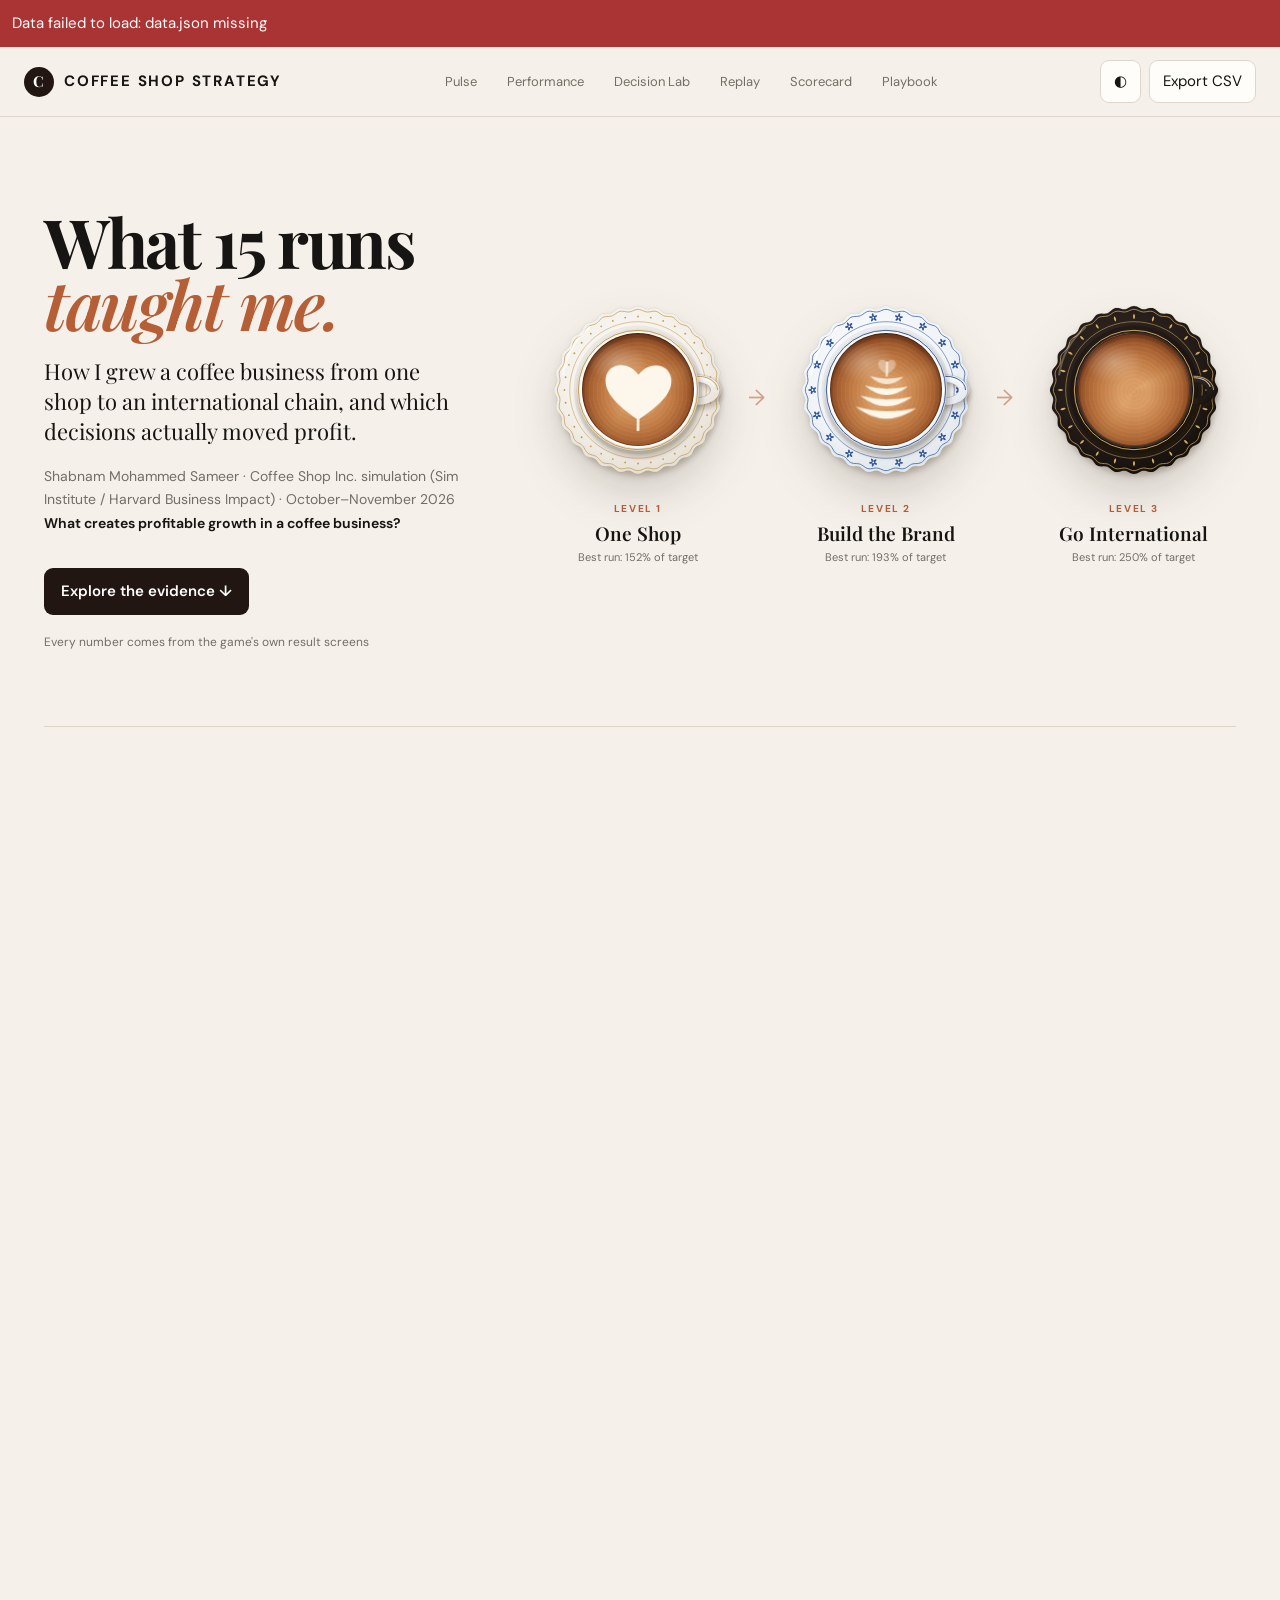
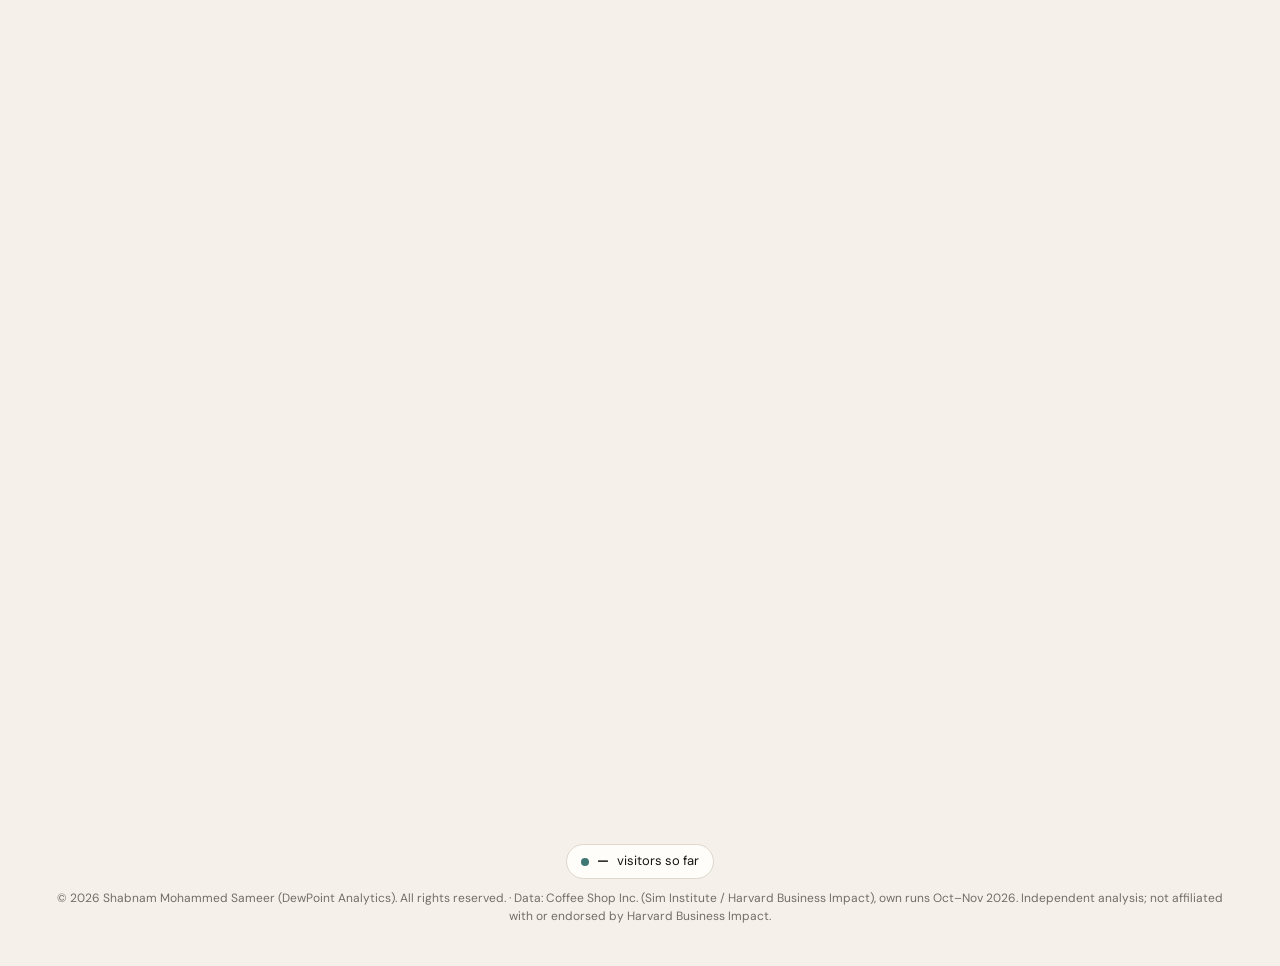
==== commit da115164: "Add files via upload" ====
--- a/index.html
+++ b/index.html
@@ -71,5 +71,5 @@
 <div class="score-wrap reveal"><div class="score-verdict"><div><b>Planet + profit</b><span class="v pos">Aligned</span><p>Organic and Fair Trade coffee raised sales by more than they cost.</p></div><div><b>People + profit</b><span class="v neg">Trade-off</span><p>An extra job lifted demand only in the year of hiring, then cost $122,794 over five years.</p></div></div><div class="score-table card" id="scoreTable" role="table" aria-label="People, planet and profit scorecard"></div><p class="note">Profit effects are measured differences between runs. "People" and "Planet" record the direction of the effect, not a score the game reports.</p></div></section>
 <section class="section" id="playbook"><div class="section-title reveal"><div><span>05 · PLAYBOOK</span><h2>Seven rules<br><em>for next time.</em></h2></div><p>Each rule is backed by a measured result above, with the situation where it may not hold.</p></div><div id="rules" class="rules reveal"></div></section>
 <section class="method reveal"><span>METHOD</span><h2>Reported numbers stay reported.<br>Calculated ones are labelled.</h2><div><p><b>Five-year profit</b> = cumulative operating profit exactly as the game reported it.</p><p><b>% of target</b> = five-year profit ÷ the level's target.</p><p><b>Test effects</b> compare two runs' reported totals, or the same years or markets for partial tests. The location tests (E1–E3, E10) also include small differences in pay, training or promotion.</p><p><b>Level 3 by year</b> = Mature + Emerging market profit. Limits: the game is deterministic and simplified, so these are principles for decisions, not forecasts for a real business.</p></div></section><section class="report-cta reveal" id="report"><div class="report-copy"><span>THE FULL REPORT</span><h2>Read the complete<br><em>strategy report.</em></h2><p>All nine questions answered as a business field report: 23 pages, 15 exhibits and the strategy poster.</p></div><figure class="report-qr"><img class="qr-only" src="qr-report.png" width="180" height="180" alt="QR code for the full report. Scan it with your phone camera." draggable="false"><figcaption>Scan with your phone camera to open the report</figcaption><p class="report-count" id="reportCount" hidden></p></figure></section></main>
-<footer class="foot"><p class="visits" id="visits" hidden><span class="live-dot" aria-hidden="true"></span><b>—</b> visitors so far</p>Shabnam Mohammed Sameer · Data: Coffee Shop Inc. (Sim Institute / Harvard Business Impact), own runs Oct–Nov 2026</footer>
+<footer class="foot"><p class="visits" id="visits" hidden><span class="live-dot" aria-hidden="true"></span><b>—</b> visitors so far</p>© 2026 Shabnam Mohammed Sameer (DewPoint Analytics). All rights reserved. · Data: Coffee Shop Inc. (Sim Institute / Harvard Business Impact), own runs Oct–Nov 2026. Independent analysis; not affiliated with or endorsed by Harvard Business Impact.</footer>
 <div id="tip" class="tip" hidden></div><script src="app.js?v=qr2"></script></body></html>
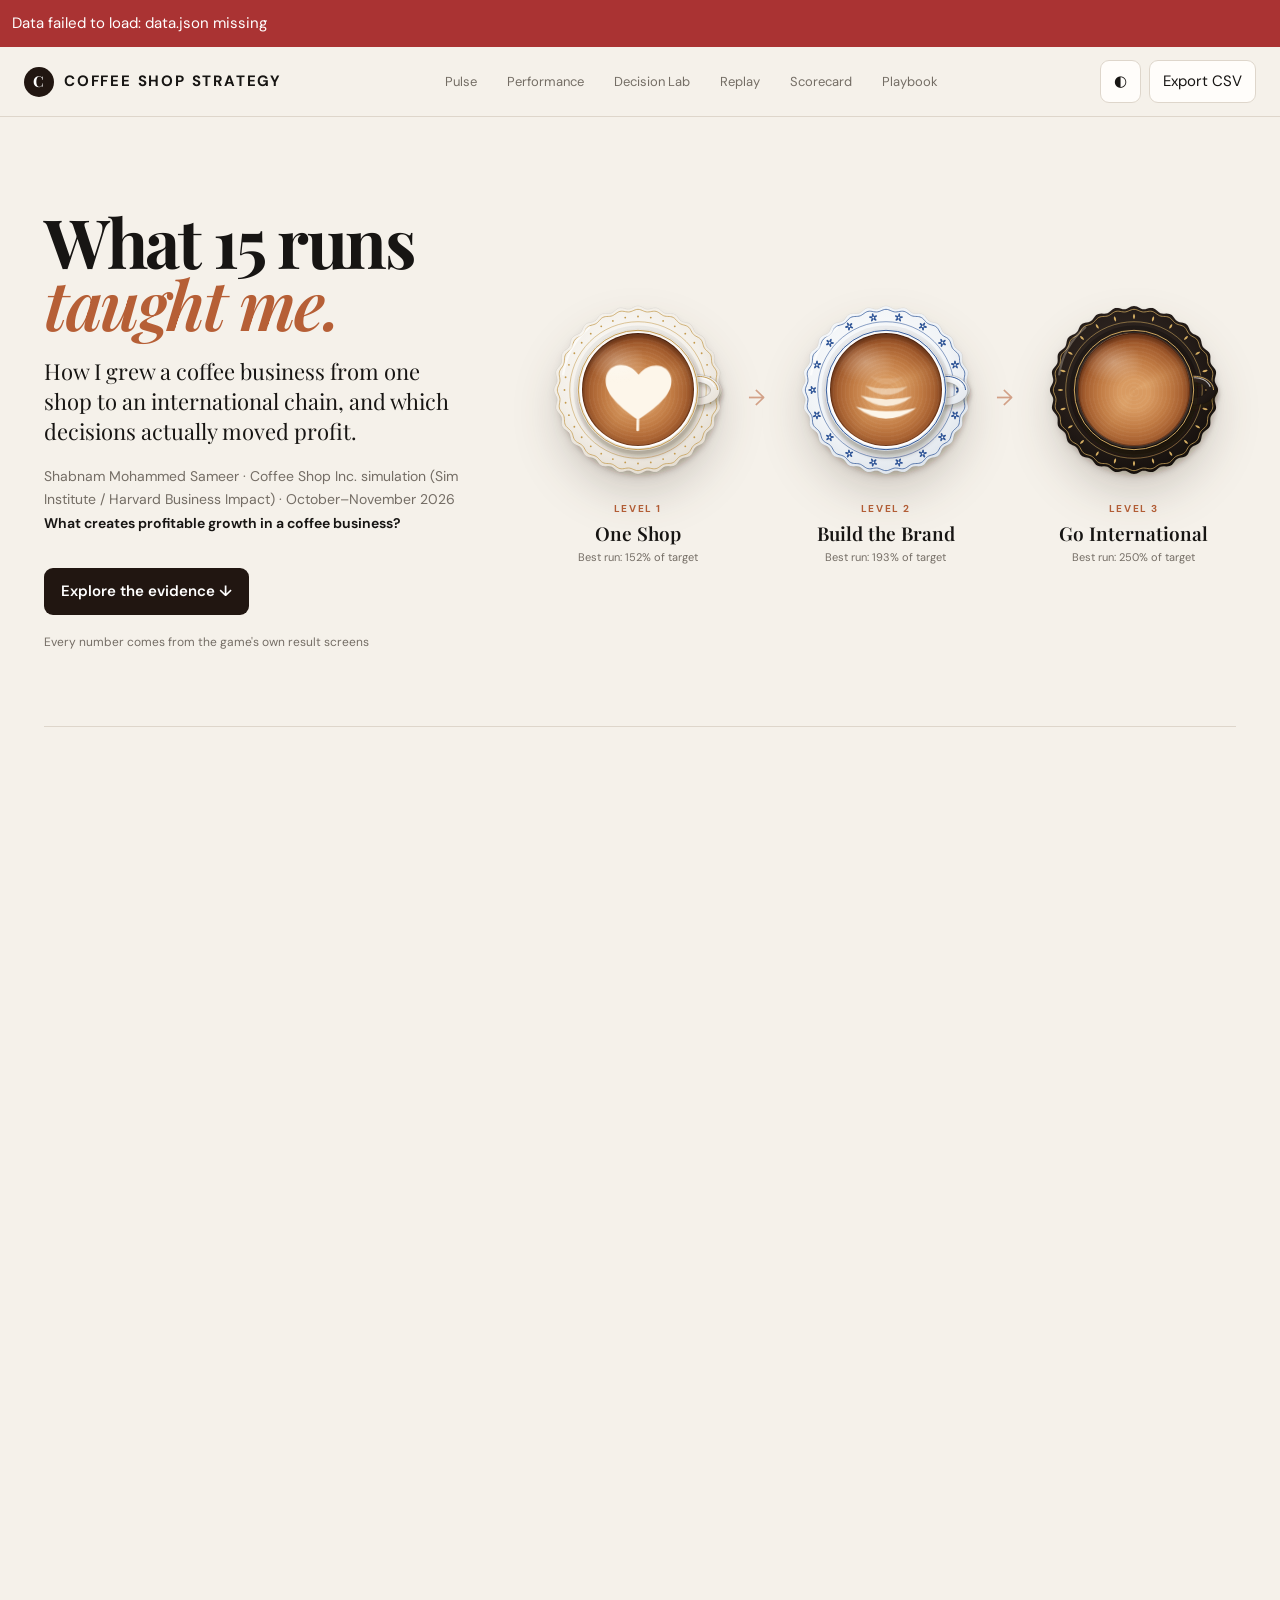
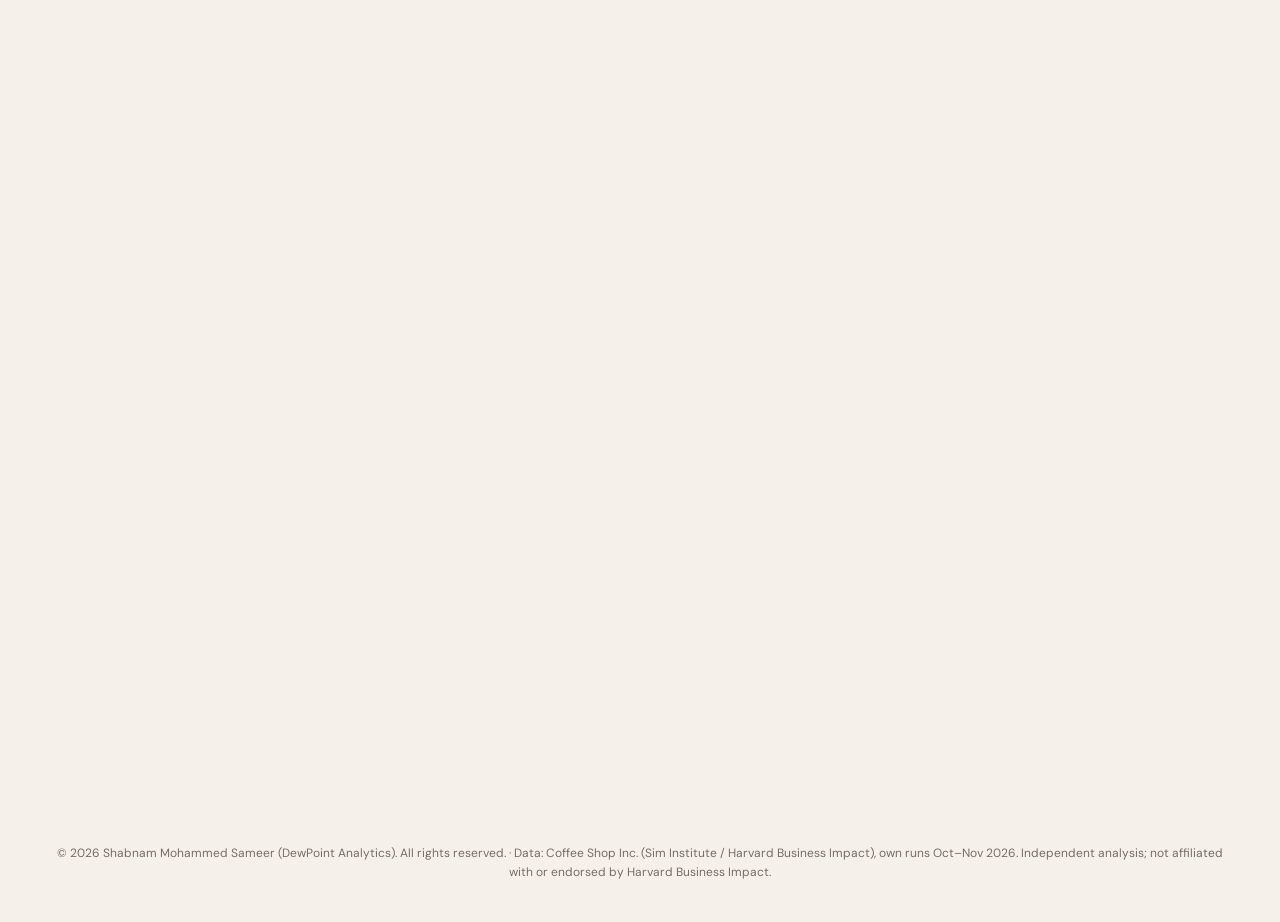
==== commit 74b4bdfd: "Add files via upload" ====
--- a/index.html
+++ b/index.html
@@ -1,5 +1,5 @@
 <!doctype html><html lang="en"><head><meta charset="utf-8"><meta name="viewport" content="width=device-width,initial-scale=1"><meta property="og:type" content="website"><meta property="og:url" content="https://dewpoint-analytics.github.io/coffee-strategy-dashboard/"><meta property="og:title" content="What 15 runs taught me · Coffee Shop Strategy"><meta property="og:description" content="A coffee business simulation played as 14 controlled experiments: what actually moved profit, measured to the dollar."><meta property="og:image" content="https://dewpoint-analytics.github.io/coffee-strategy-dashboard/banner.png"><meta property="og:image:width" content="1280"><meta property="og:image:height" content="640"><meta name="twitter:card" content="summary_large_image"><meta name="twitter:image" content="https://dewpoint-analytics.github.io/coffee-strategy-dashboard/banner.png">
-<meta name="description" content="What 15 Coffee Shop Inc. simulation runs taught me about growing a coffee business: results, controlled experiments, a Level 3 replay and a people-planet-profit scorecard."><title>What 15 Runs Taught Me · Coffee Shop Strategy</title><link rel="stylesheet" href="styles.css?v=qr2"><script data-goatcounter="https://shabcoffee.goatcounter.com/count" async src="//gc.zgo.at/count.js"></script></head><body>
+<meta name="description" content="What 15 Coffee Shop Inc. simulation runs taught me about growing a coffee business: results, controlled experiments, a Level 3 replay and a people-planet-profit scorecard."><title>What 15 Runs Taught Me · Coffee Shop Strategy</title><link rel="stylesheet" href="styles.css?v=ip1"><script data-goatcounter="https://shabcoffee.goatcounter.com/count" async src="//gc.zgo.at/count.js"></script></head><body>
 <svg width="0" height="0" style="position:absolute" aria-hidden="true"><defs><filter id="soft" x="-5%" y="-5%" width="110%" height="110%"><feGaussianBlur stdDeviation="0.45"/></filter></defs></svg><header class="nav"><a class="brand" href="#pulse"><span>C</span>COFFEE SHOP STRATEGY</a><nav><a href="#pulse">Pulse</a><a href="#performance">Performance</a><a href="#lab">Decision Lab</a><a href="#replay">Replay</a><a href="#scorecard">Scorecard</a><a href="#playbook">Playbook</a></nav><div class="actions"><button id="theme" aria-label="Toggle dark mode">◐</button><button id="export">Export CSV</button></div></header>
 <main><section class="hero" id="pulse"><div class="hero-text"><h1>What 15 runs<br><em>taught me.</em></h1><p class="hero-deck">How I grew a coffee business from one shop to an international chain, and which decisions actually moved profit.</p><p class="hero-question">Shabnam Mohammed Sameer · Coffee Shop Inc. simulation (Sim Institute / Harvard Business Impact) · October–November 2026<br><b>What creates profitable growth in a coffee business?</b></p><div class="hero-actions"><a class="primary" href="#performance">Explore the evidence ↓</a><span>Every number comes from the game's own result screens</span></div></div><div class="cup-journey" aria-label="The three levels of the simulation"><div class="cup-stage"><div class="cup-scene cup-one"><div class="steam" aria-hidden="true"><i></i><i></i><i></i></div><svg class="china" viewBox="0 0 200 200" aria-hidden="true"><defs>
 <radialGradient id="c0s" cx="45%" cy="40%" r="62%"><stop offset="0" stop-color="#ffffff"/><stop offset=".7" stop-color="#f3efe8"/><stop offset="1" stop-color="#e4ddd2"/></radialGradient>
--- a/styles.css
+++ b/styles.css
@@ -144,3 +144,4 @@
 @media(prefers-reduced-motion:reduce){.cup-journey .latte::before,.cup-journey .latte .blob{display:none}}
 
 .qr-only{display:block;margin:0 auto;border-radius:12px;pointer-events:none;user-select:none;-webkit-user-drag:none;-webkit-touch-callout:none}
+[hidden]{display:none!important}
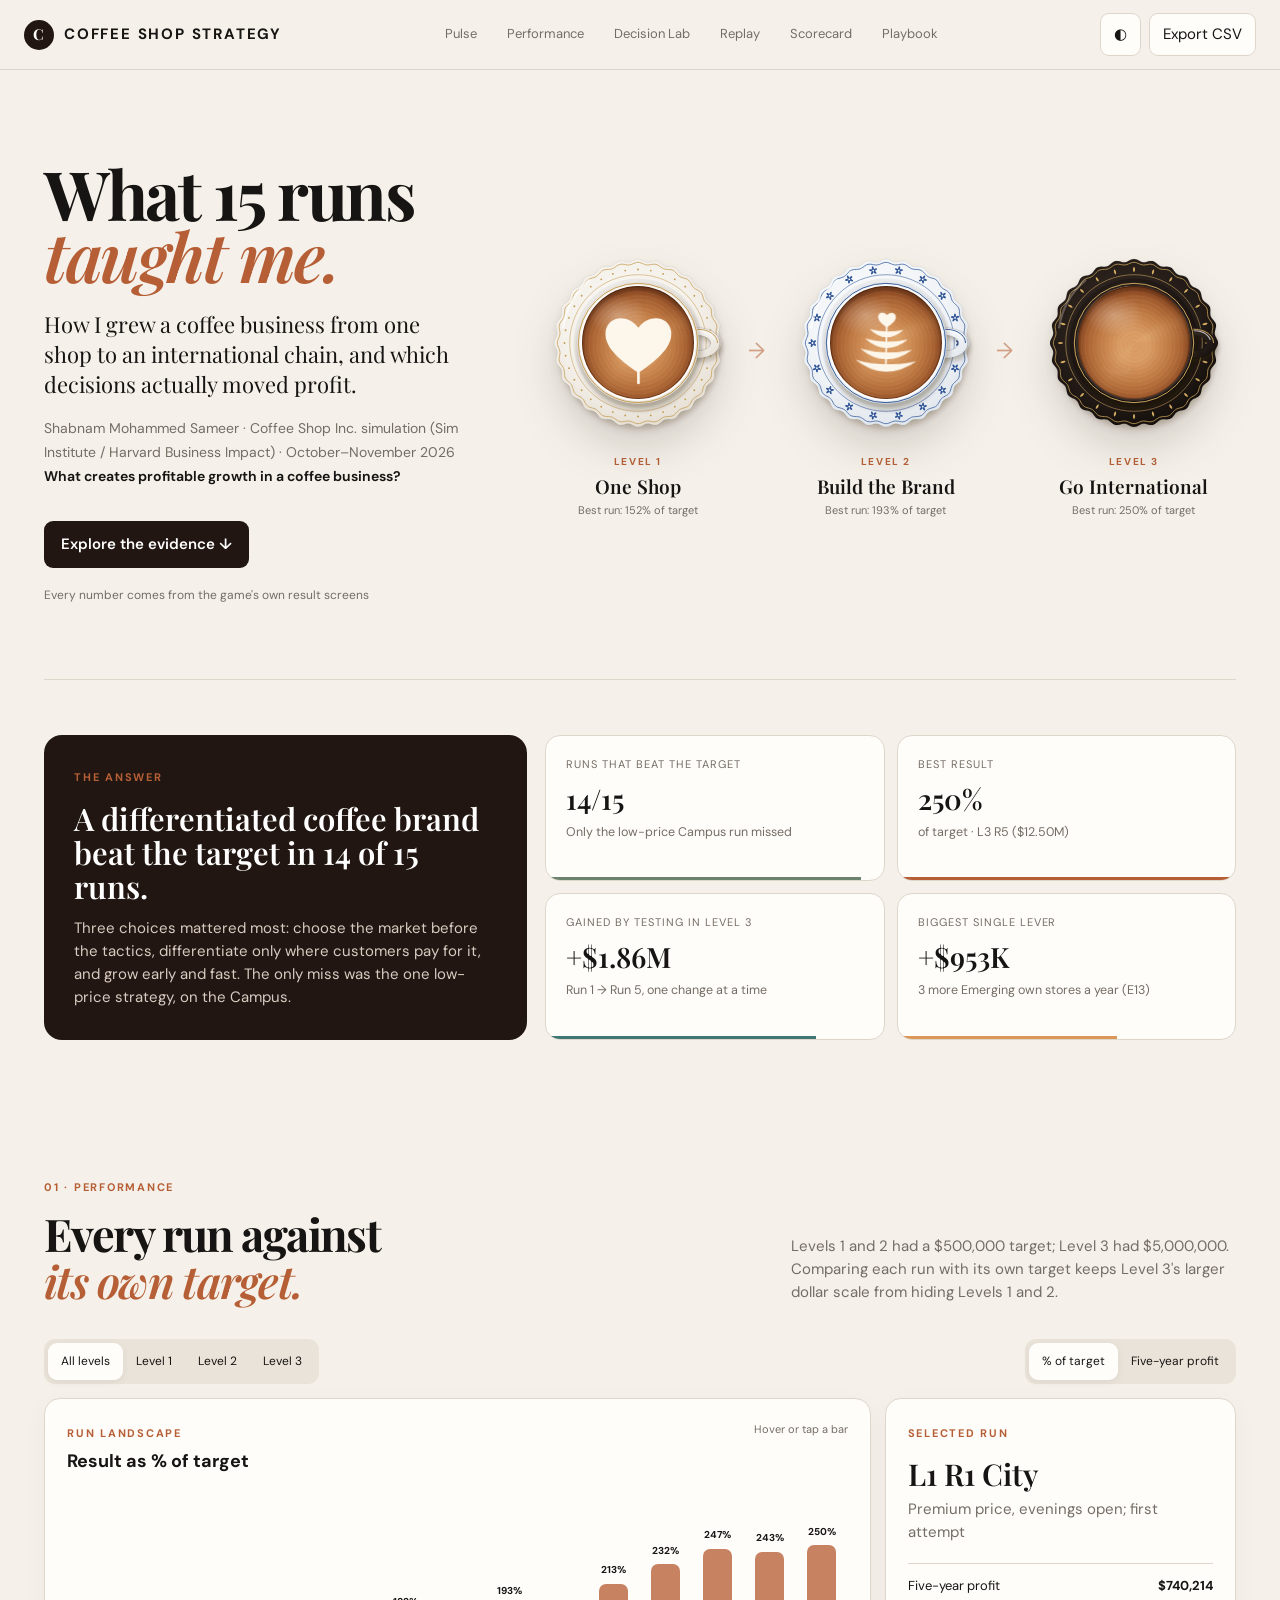
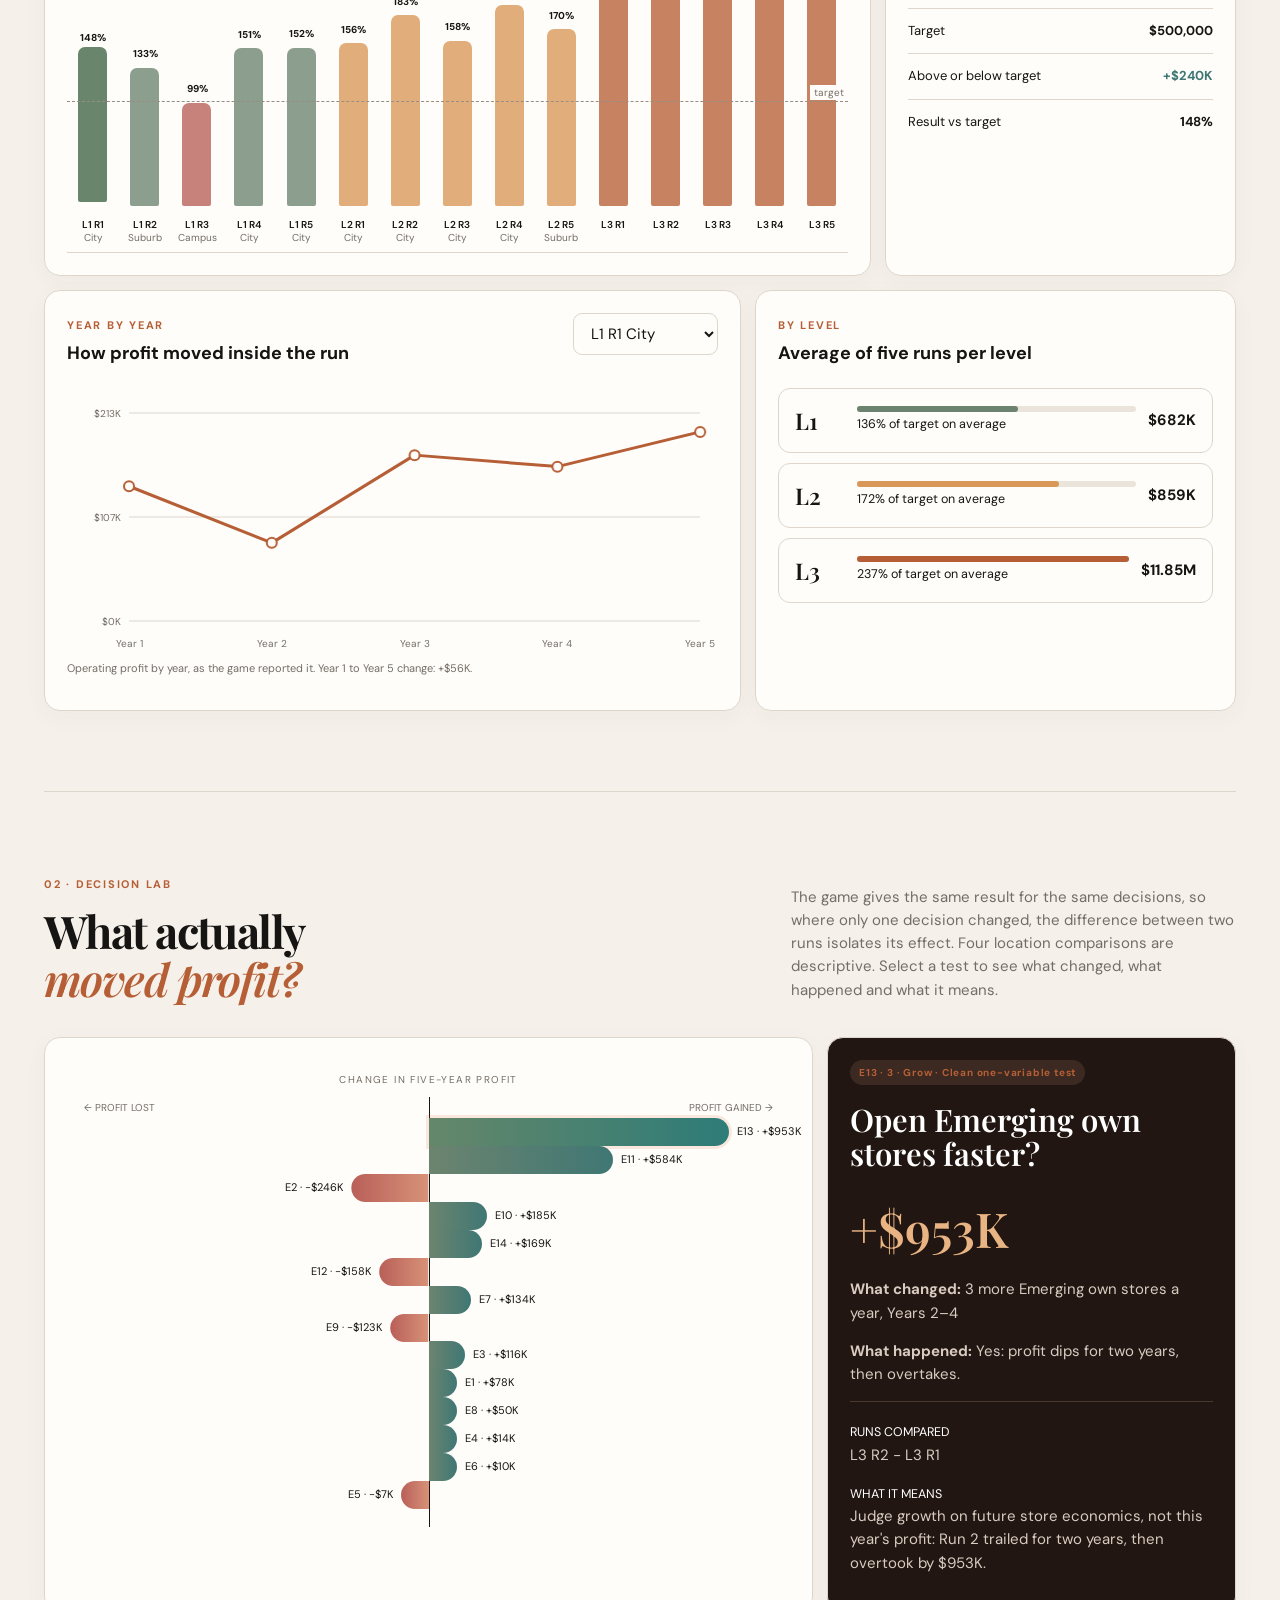
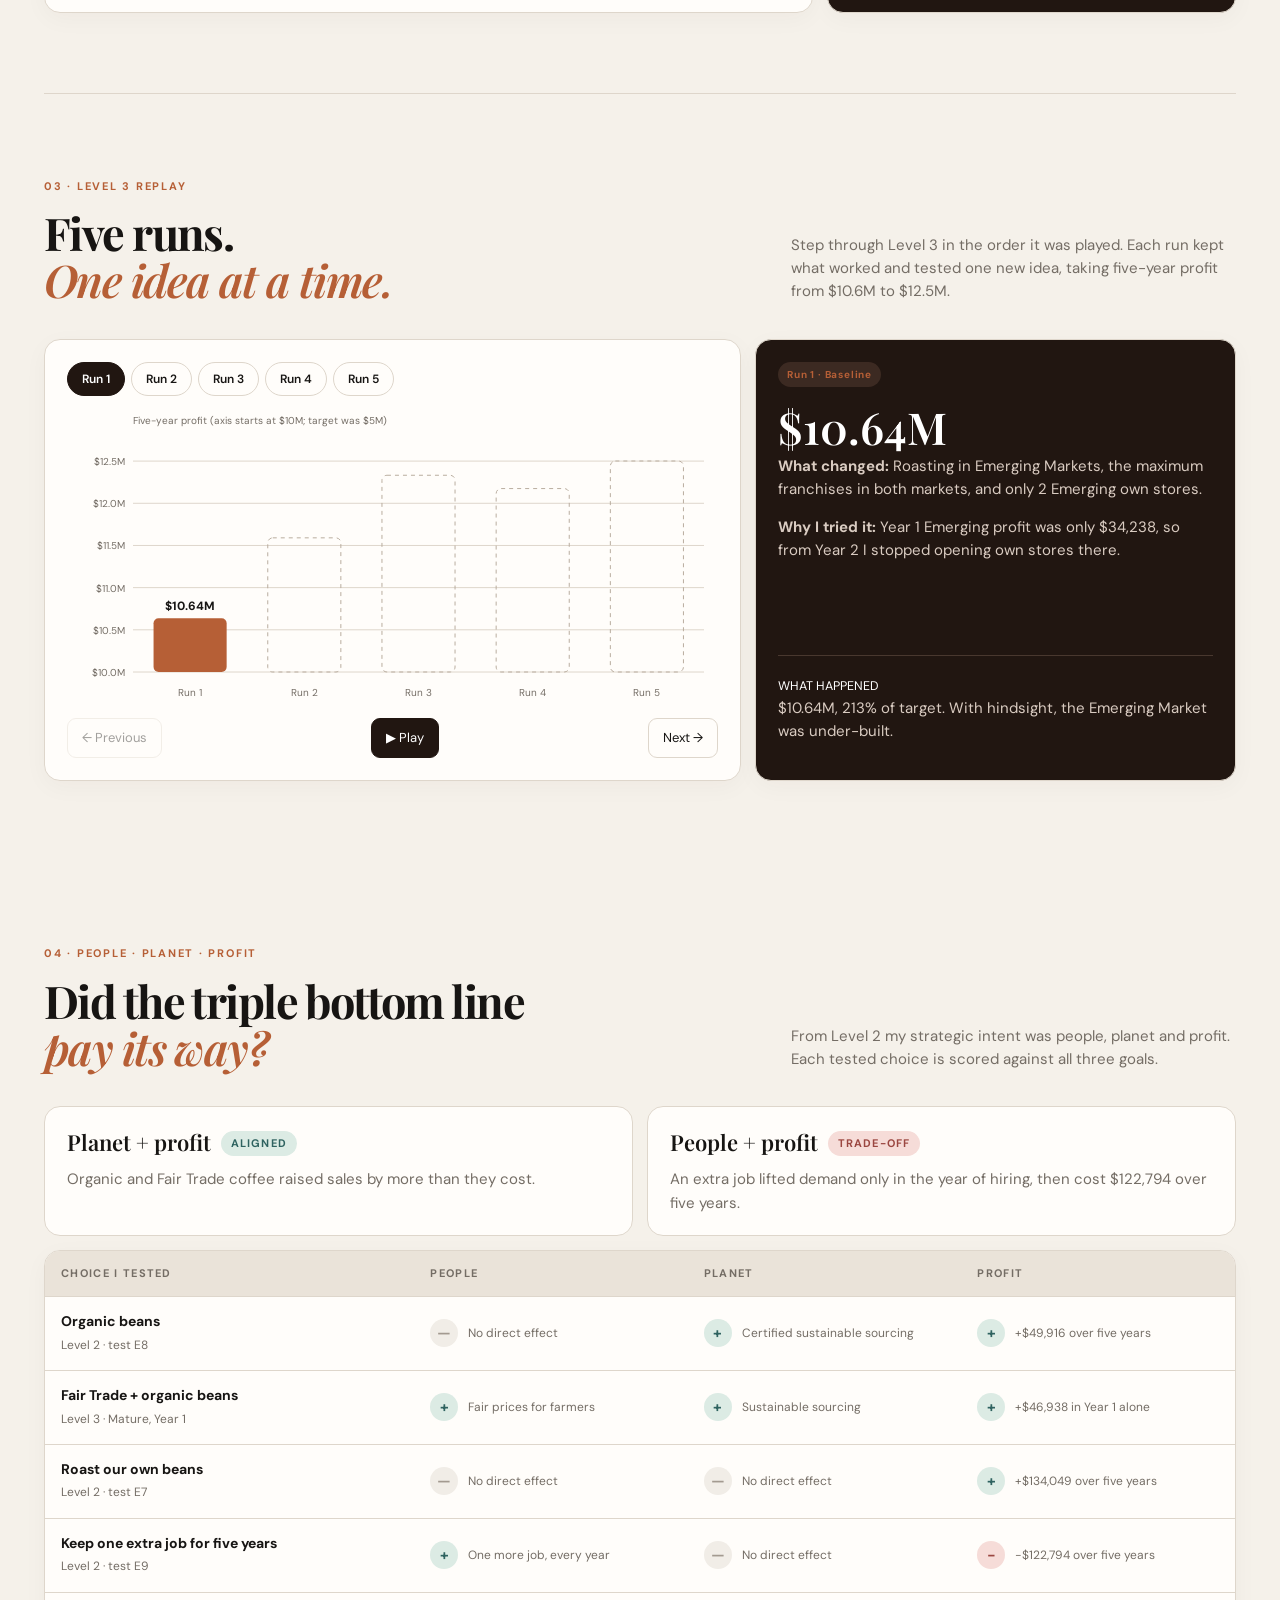
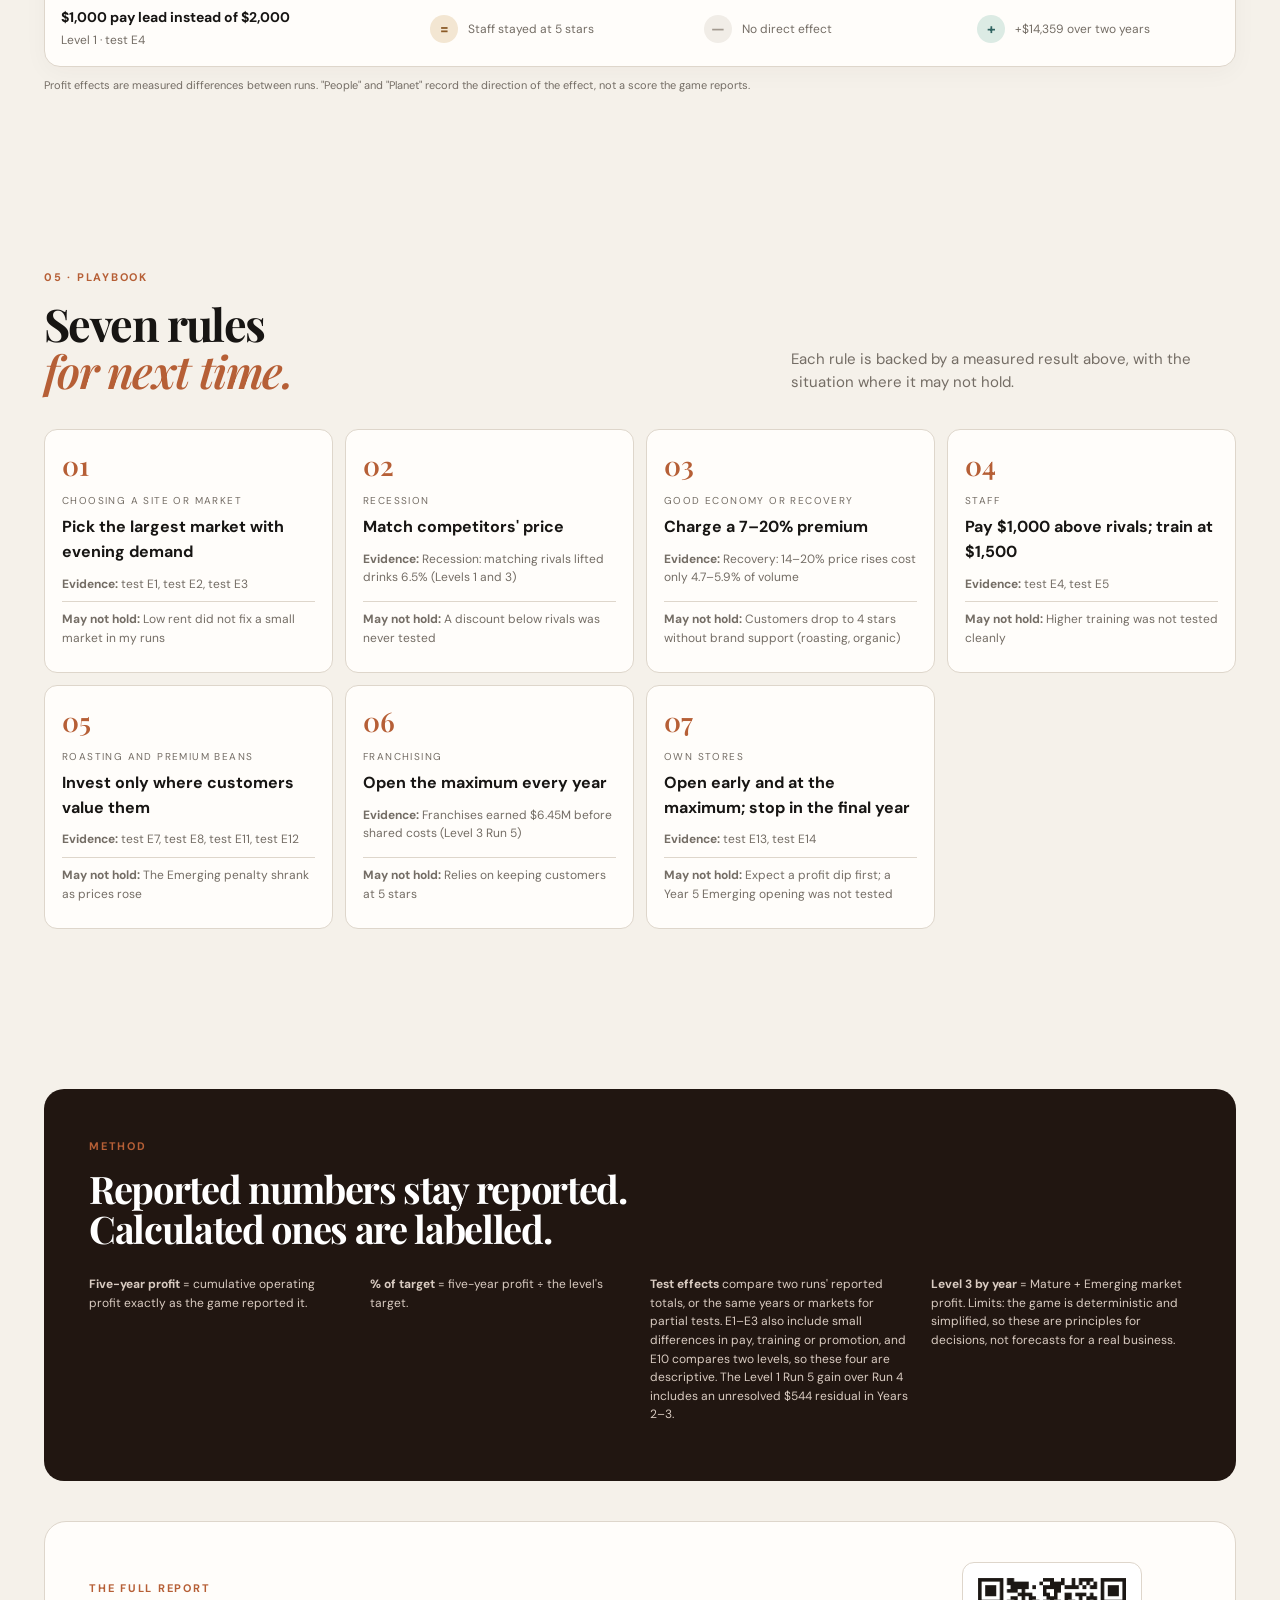
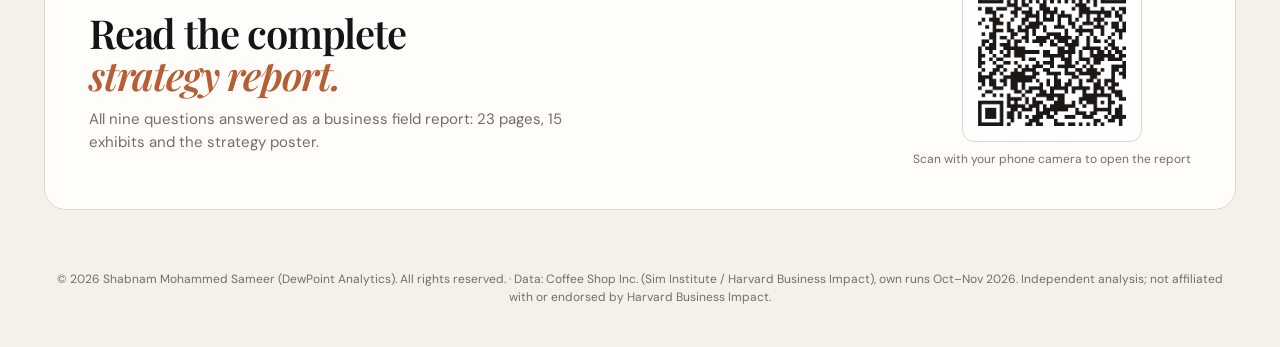
==== commit afea4fd3: "Add files via upload" ====
--- a/index.html
+++ b/index.html
@@ -1,5 +1,5 @@
-<!doctype html><html lang="en"><head><meta charset="utf-8"><meta name="viewport" content="width=device-width,initial-scale=1"><meta property="og:type" content="website"><meta property="og:url" content="https://dewpoint-analytics.github.io/coffee-strategy-dashboard/"><meta property="og:title" content="What 15 runs taught me · Coffee Shop Strategy"><meta property="og:description" content="A coffee business simulation played as 14 controlled experiments: what actually moved profit, measured to the dollar."><meta property="og:image" content="https://dewpoint-analytics.github.io/coffee-strategy-dashboard/banner.png"><meta property="og:image:width" content="1280"><meta property="og:image:height" content="640"><meta name="twitter:card" content="summary_large_image"><meta name="twitter:image" content="https://dewpoint-analytics.github.io/coffee-strategy-dashboard/banner.png">
-<meta name="description" content="What 15 Coffee Shop Inc. simulation runs taught me about growing a coffee business: results, controlled experiments, a Level 3 replay and a people-planet-profit scorecard."><title>What 15 Runs Taught Me · Coffee Shop Strategy</title><link rel="stylesheet" href="styles.css?v=ip1"><script data-goatcounter="https://shabcoffee.goatcounter.com/count" async src="//gc.zgo.at/count.js"></script></head><body>
+<!doctype html><html lang="en"><head><meta charset="utf-8"><meta name="viewport" content="width=device-width,initial-scale=1"><meta property="og:type" content="website"><meta property="og:url" content="https://dewpoint-analytics.github.io/coffee-strategy-dashboard/"><meta property="og:title" content="What 15 runs taught me · Coffee Shop Strategy"><meta property="og:description" content="A coffee business simulation played as paired experiments: what actually moved profit, measured to the dollar."><meta property="og:image" content="https://dewpoint-analytics.github.io/coffee-strategy-dashboard/banner.png"><meta property="og:image:width" content="1280"><meta property="og:image:height" content="640"><meta name="twitter:card" content="summary_large_image"><meta name="twitter:image" content="https://dewpoint-analytics.github.io/coffee-strategy-dashboard/banner.png">
+<meta name="description" content="What 15 Coffee Shop Inc. simulation runs taught me about growing a coffee business: results, paired experiments, a Level 3 replay and a people-planet-profit scorecard."><title>What 15 Runs Taught Me · Coffee Shop Strategy</title><link rel="stylesheet" href="styles.css?v=rev1"><script data-goatcounter="https://shabcoffee.goatcounter.com/count" async src="//gc.zgo.at/count.js"></script></head><body>
 <svg width="0" height="0" style="position:absolute" aria-hidden="true"><defs><filter id="soft" x="-5%" y="-5%" width="110%" height="110%"><feGaussianBlur stdDeviation="0.45"/></filter></defs></svg><header class="nav"><a class="brand" href="#pulse"><span>C</span>COFFEE SHOP STRATEGY</a><nav><a href="#pulse">Pulse</a><a href="#performance">Performance</a><a href="#lab">Decision Lab</a><a href="#replay">Replay</a><a href="#scorecard">Scorecard</a><a href="#playbook">Playbook</a></nav><div class="actions"><button id="theme" aria-label="Toggle dark mode">◐</button><button id="export">Export CSV</button></div></header>
 <main><section class="hero" id="pulse"><div class="hero-text"><h1>What 15 runs<br><em>taught me.</em></h1><p class="hero-deck">How I grew a coffee business from one shop to an international chain, and which decisions actually moved profit.</p><p class="hero-question">Shabnam Mohammed Sameer · Coffee Shop Inc. simulation (Sim Institute / Harvard Business Impact) · October–November 2026<br><b>What creates profitable growth in a coffee business?</b></p><div class="hero-actions"><a class="primary" href="#performance">Explore the evidence ↓</a><span>Every number comes from the game's own result screens</span></div></div><div class="cup-journey" aria-label="The three levels of the simulation"><div class="cup-stage"><div class="cup-scene cup-one"><div class="steam" aria-hidden="true"><i></i><i></i><i></i></div><svg class="china" viewBox="0 0 200 200" aria-hidden="true"><defs>
 <radialGradient id="c0s" cx="45%" cy="40%" r="62%"><stop offset="0" stop-color="#ffffff"/><stop offset=".7" stop-color="#f3efe8"/><stop offset="1" stop-color="#e4ddd2"/></radialGradient>
@@ -64,12 +64,12 @@
 <div class="controlbar reveal"><div class="tabs" id="levelTabs"><button class="active" data-level="ALL">All levels</button><button data-level="L1">Level 1</button><button data-level="L2">Level 2</button><button data-level="L3">Level 3</button></div><div class="metric-toggle"><button class="active" data-metric="multiple">% of target</button><button data-metric="total">Five-year profit</button></div></div>
 <div class="performance-grid reveal"><article class="card chart-card"><div class="card-head"><div><span>RUN LANDSCAPE</span><h3 id="chartTitle">Result as % of target</h3></div><div class="hint">Hover or tap a bar</div></div><div class="chart-scroll"><div id="runChart" class="run-chart"></div></div></article><article class="card run-card"><span>SELECTED RUN</span><div id="runDetail"></div></article></div>
 <div class="performance-grid lower reveal"><article class="card"><div class="card-head"><div><span>YEAR BY YEAR</span><h3>How profit moved inside the run</h3></div><select id="runSelect" aria-label="Choose a run"></select></div><div id="trajectory" class="trajectory"></div><p id="trajectoryNote" class="note"></p></article><article class="card"><span>BY LEVEL</span><h3>Average of five runs per level</h3><div id="levelCards" class="level-cards"></div></article></div></section>
-<section class="lab" id="lab"><div class="section-title reveal"><div><span>02 · DECISION LAB</span><h2>What actually<br><em>moved profit?</em></h2></div><p>The game gives the same result for the same decisions, so changing one decision between two runs measures its exact effect. Select a test to see what changed, what happened and what it means.</p></div><div class="lab-grid reveal"><article class="impact-map card"><div class="zero-label">CHANGE IN FIVE-YEAR PROFIT</div><div id="impactAxis"></div></article><article class="decision-story card" id="decisionStory"></article></div></section>
+<section class="lab" id="lab"><div class="section-title reveal"><div><span>02 · DECISION LAB</span><h2>What actually<br><em>moved profit?</em></h2></div><p>The game gives the same result for the same decisions, so where only one decision changed, the difference between two runs isolates its effect. Four location comparisons are descriptive. Select a test to see what changed, what happened and what it means.</p></div><div class="lab-grid reveal"><article class="impact-map card"><div class="zero-label">CHANGE IN FIVE-YEAR PROFIT</div><div id="impactAxis"></div></article><article class="decision-story card" id="decisionStory"></article></div></section>
 <section class="section replay" id="replay"><div class="section-title reveal"><div><span>03 · LEVEL 3 REPLAY</span><h2>Five runs.<br><em>One idea at a time.</em></h2></div><p>Step through Level 3 in the order it was played. Each run kept what worked and tested one new idea, taking five-year profit from $10.6M to $12.5M.</p></div>
 <div class="replay-grid reveal"><article class="card"><div class="stepper" id="stepper" role="group" aria-label="Choose a Level 3 run"></div><div id="replayChart" class="replay-chart"></div><div class="replay-nav"><button id="prevRun" aria-label="Previous run">← Previous</button><button id="playRuns">▶ Play</button><button id="nextRun" aria-label="Next run">Next →</button></div></article><article class="card decision-story" id="replayStory" aria-live="polite"></article></div></section>
 <section class="section" id="scorecard"><div class="section-title reveal"><div><span>04 · PEOPLE · PLANET · PROFIT</span><h2>Did the triple bottom line<br><em>pay its way?</em></h2></div><p>From Level 2 my strategic intent was people, planet and profit. Each tested choice is scored against all three goals.</p></div>
 <div class="score-wrap reveal"><div class="score-verdict"><div><b>Planet + profit</b><span class="v pos">Aligned</span><p>Organic and Fair Trade coffee raised sales by more than they cost.</p></div><div><b>People + profit</b><span class="v neg">Trade-off</span><p>An extra job lifted demand only in the year of hiring, then cost $122,794 over five years.</p></div></div><div class="score-table card" id="scoreTable" role="table" aria-label="People, planet and profit scorecard"></div><p class="note">Profit effects are measured differences between runs. "People" and "Planet" record the direction of the effect, not a score the game reports.</p></div></section>
 <section class="section" id="playbook"><div class="section-title reveal"><div><span>05 · PLAYBOOK</span><h2>Seven rules<br><em>for next time.</em></h2></div><p>Each rule is backed by a measured result above, with the situation where it may not hold.</p></div><div id="rules" class="rules reveal"></div></section>
-<section class="method reveal"><span>METHOD</span><h2>Reported numbers stay reported.<br>Calculated ones are labelled.</h2><div><p><b>Five-year profit</b> = cumulative operating profit exactly as the game reported it.</p><p><b>% of target</b> = five-year profit ÷ the level's target.</p><p><b>Test effects</b> compare two runs' reported totals, or the same years or markets for partial tests. The location tests (E1–E3, E10) also include small differences in pay, training or promotion.</p><p><b>Level 3 by year</b> = Mature + Emerging market profit. Limits: the game is deterministic and simplified, so these are principles for decisions, not forecasts for a real business.</p></div></section><section class="report-cta reveal" id="report"><div class="report-copy"><span>THE FULL REPORT</span><h2>Read the complete<br><em>strategy report.</em></h2><p>All nine questions answered as a business field report: 23 pages, 15 exhibits and the strategy poster.</p></div><figure class="report-qr"><img class="qr-only" src="qr-report.png" width="180" height="180" alt="QR code for the full report. Scan it with your phone camera." draggable="false"><figcaption>Scan with your phone camera to open the report</figcaption><p class="report-count" id="reportCount" hidden></p></figure></section></main>
+<section class="method reveal"><span>METHOD</span><h2>Reported numbers stay reported.<br>Calculated ones are labelled.</h2><div><p><b>Five-year profit</b> = cumulative operating profit exactly as the game reported it.</p><p><b>% of target</b> = five-year profit ÷ the level's target.</p><p><b>Test effects</b> compare two runs' reported totals, or the same years or markets for partial tests. E1–E3 also include small differences in pay, training or promotion, and E10 compares two levels, so these four are descriptive. The Level 1 Run 5 gain over Run 4 includes an unresolved $544 residual in Years 2–3.</p><p><b>Level 3 by year</b> = Mature + Emerging market profit. Limits: the game is deterministic and simplified, so these are principles for decisions, not forecasts for a real business.</p></div></section><section class="report-cta reveal" id="report"><div class="report-copy"><span>THE FULL REPORT</span><h2>Read the complete<br><em>strategy report.</em></h2><p>All nine questions answered as a business field report: 23 pages, 15 exhibits and the strategy poster.</p></div><figure class="report-qr"><img class="qr-only" src="qr-report.png" width="180" height="180" alt="QR code for the full report. Scan it with your phone camera." draggable="false"><figcaption>Scan with your phone camera to open the report</figcaption><p class="report-count" id="reportCount" hidden></p></figure></section></main>
 <footer class="foot"><p class="visits" id="visits" hidden><span class="live-dot" aria-hidden="true"></span><b>—</b> visitors so far</p>© 2026 Shabnam Mohammed Sameer (DewPoint Analytics). All rights reserved. · Data: Coffee Shop Inc. (Sim Institute / Harvard Business Impact), own runs Oct–Nov 2026. Independent analysis; not affiliated with or endorsed by Harvard Business Impact.</footer>
-<div id="tip" class="tip" hidden></div><script src="app.js?v=qr2"></script></body></html>
+<div id="tip" class="tip" hidden></div><script src="app.js?v=rev1"></script></body></html>
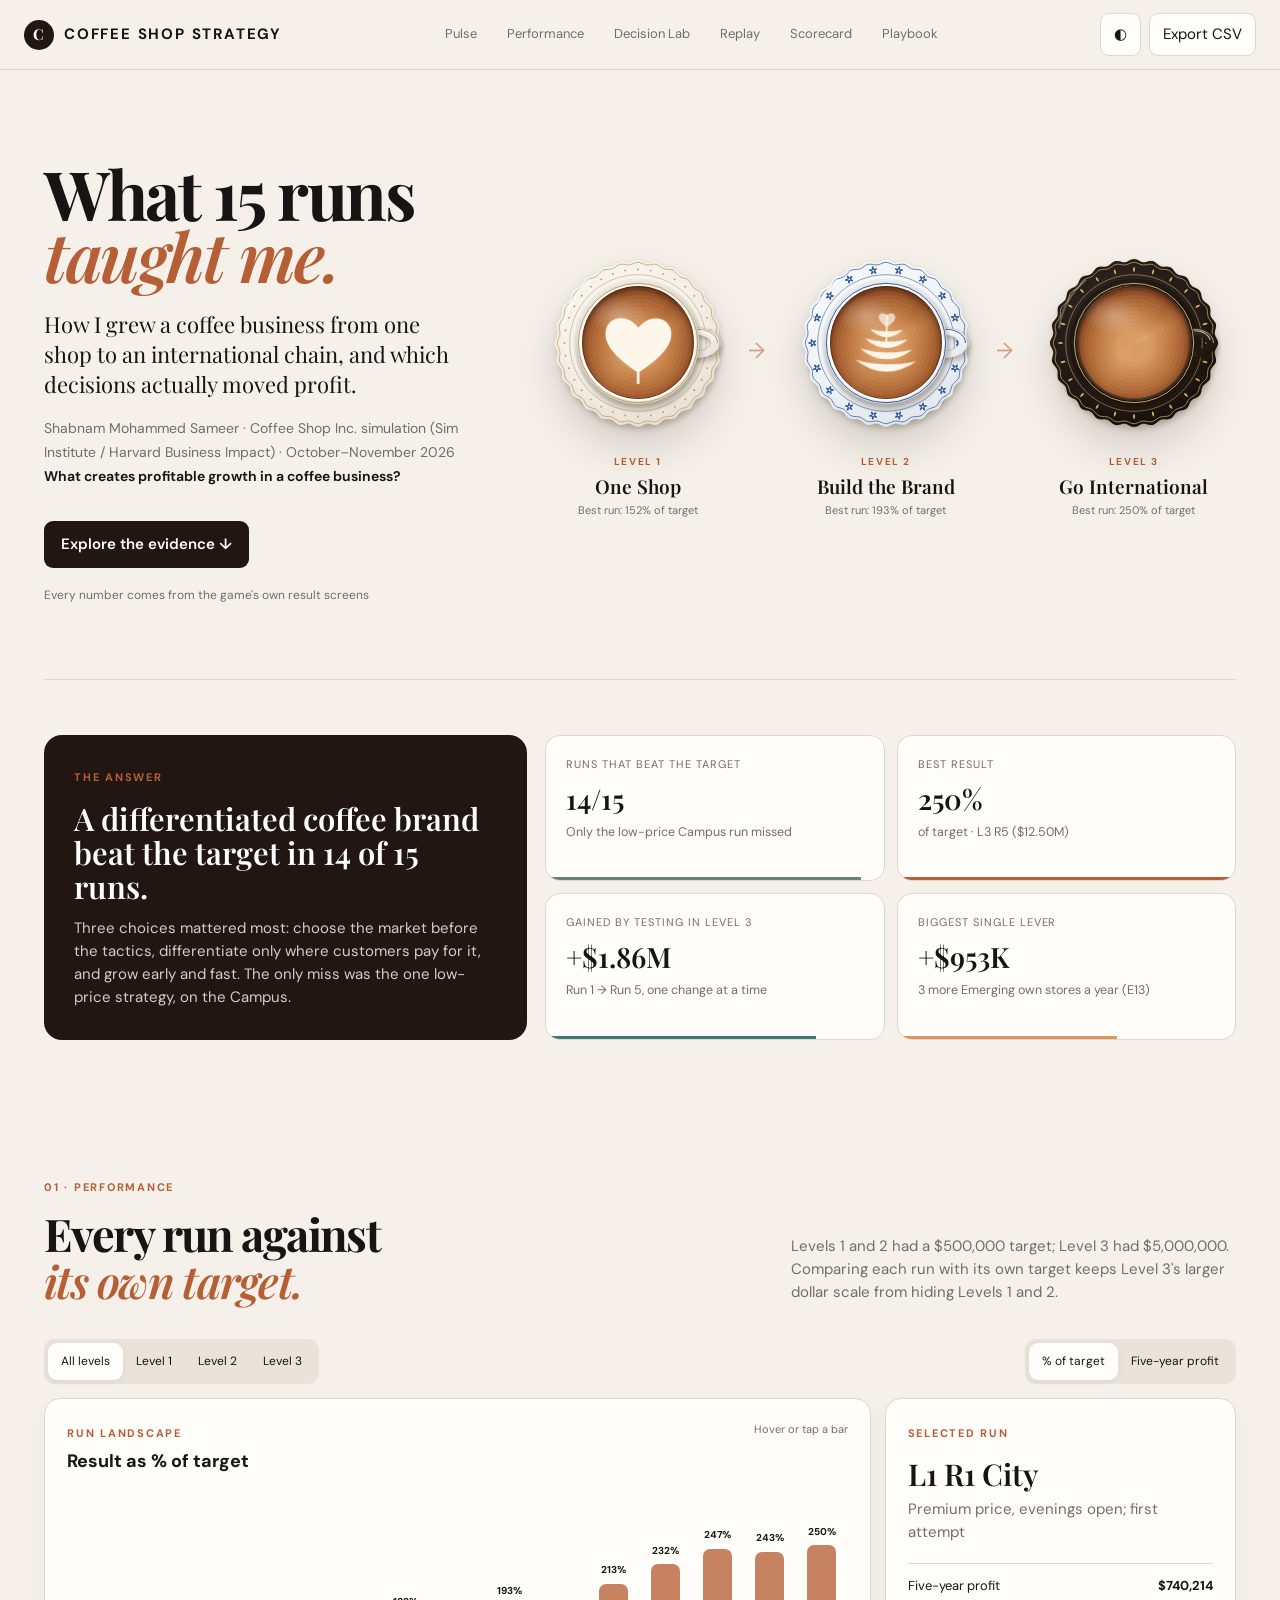
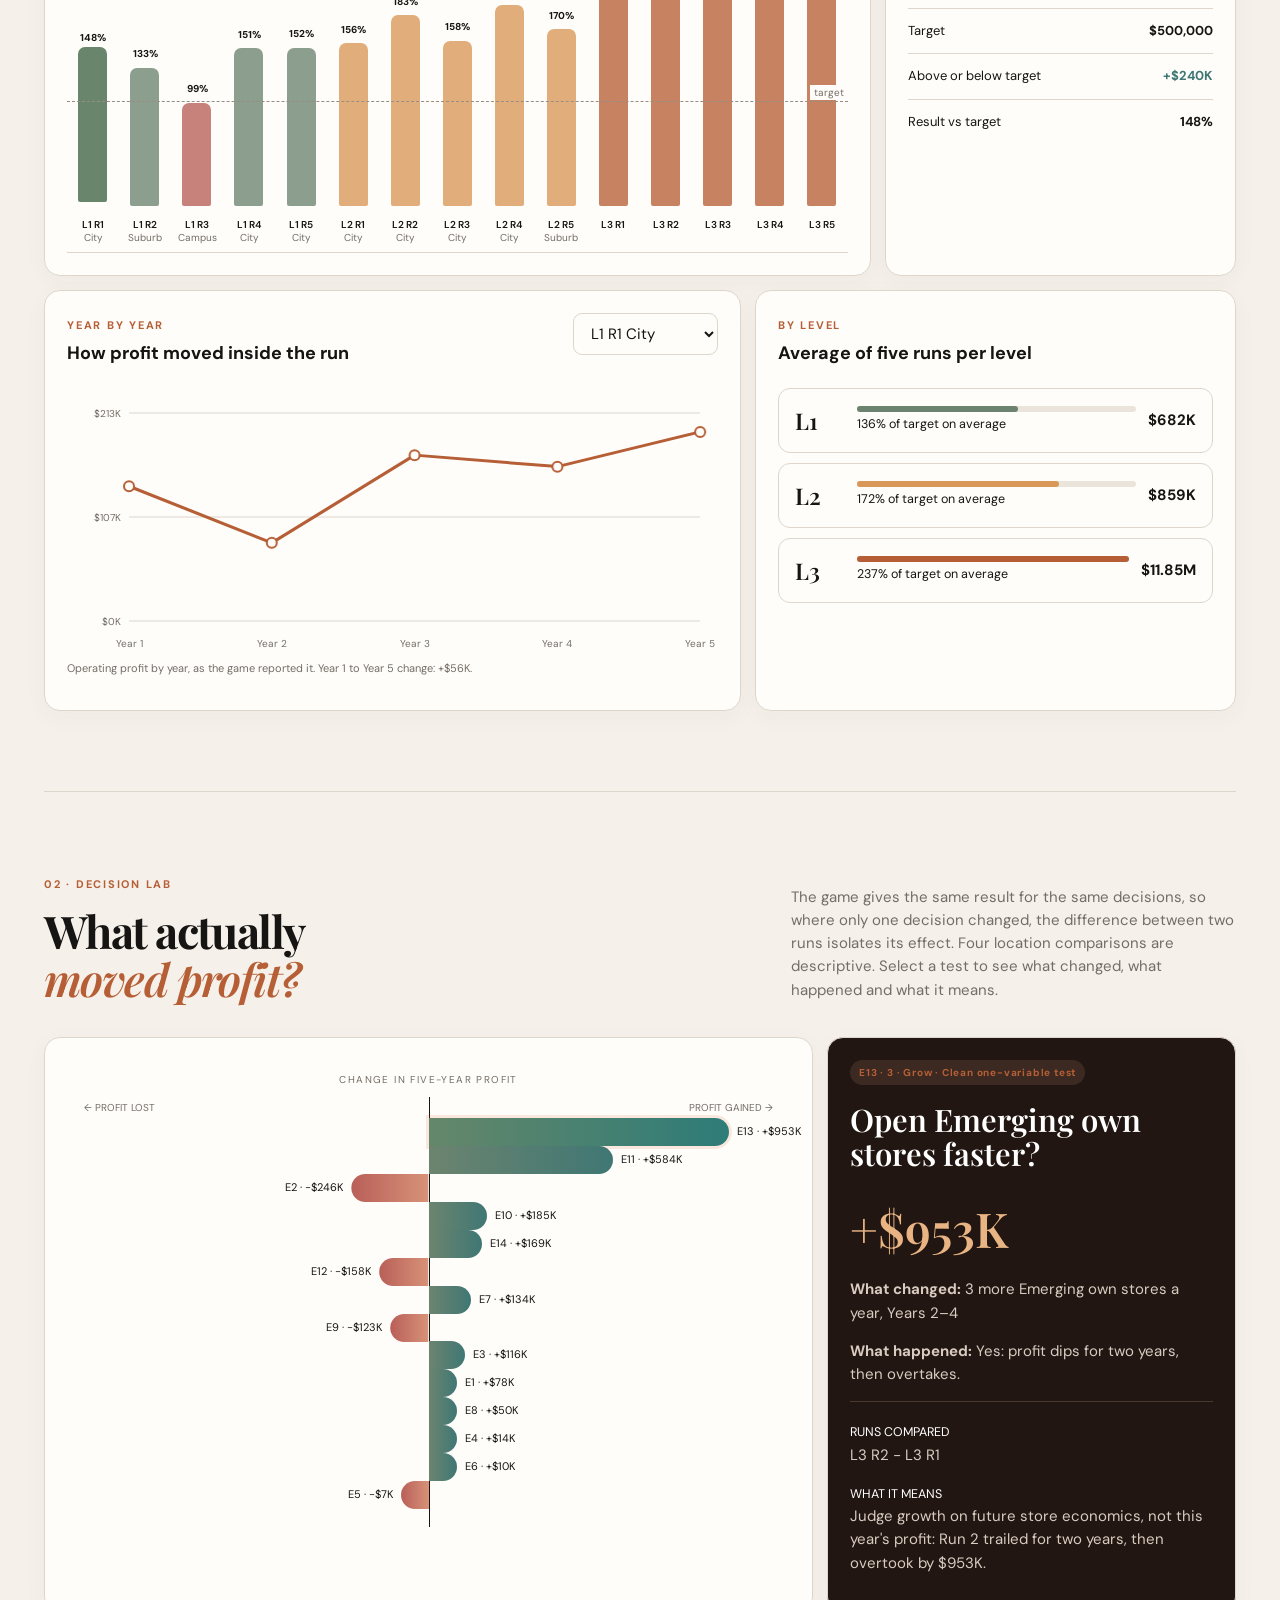
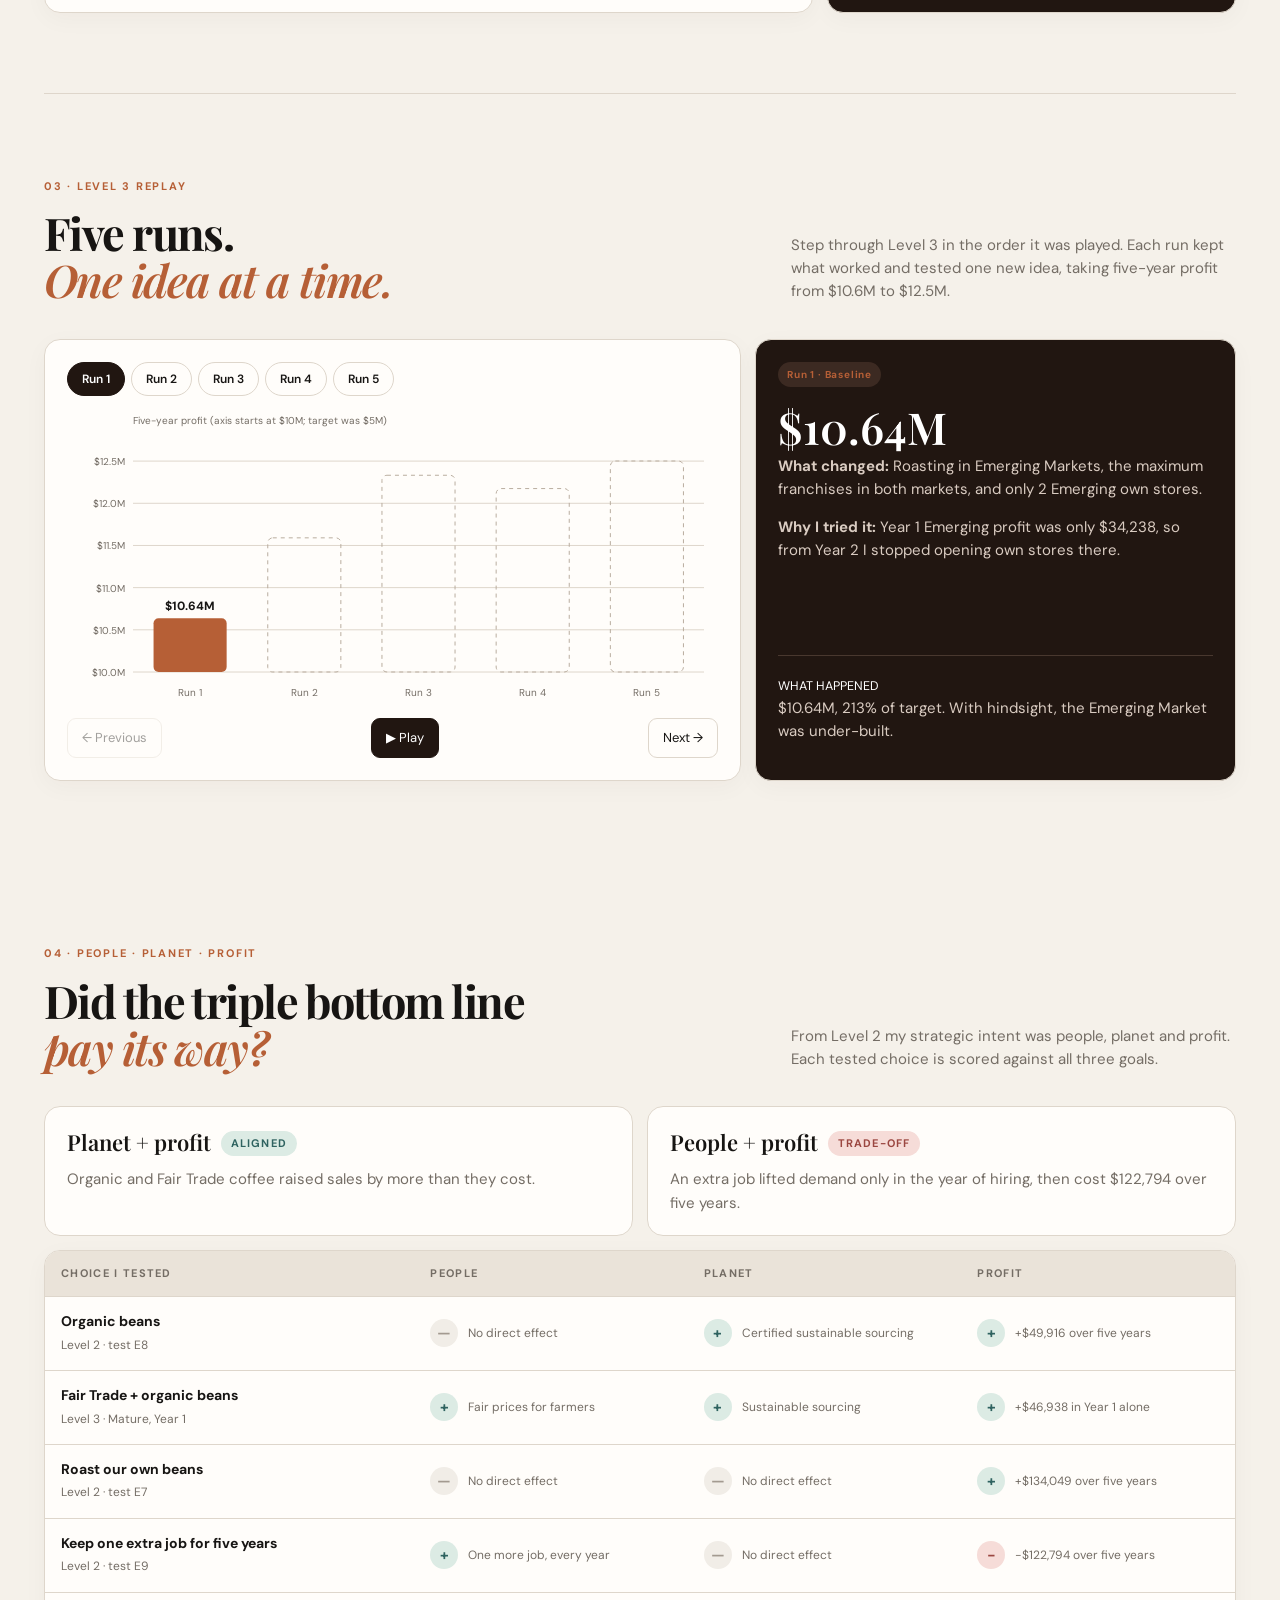
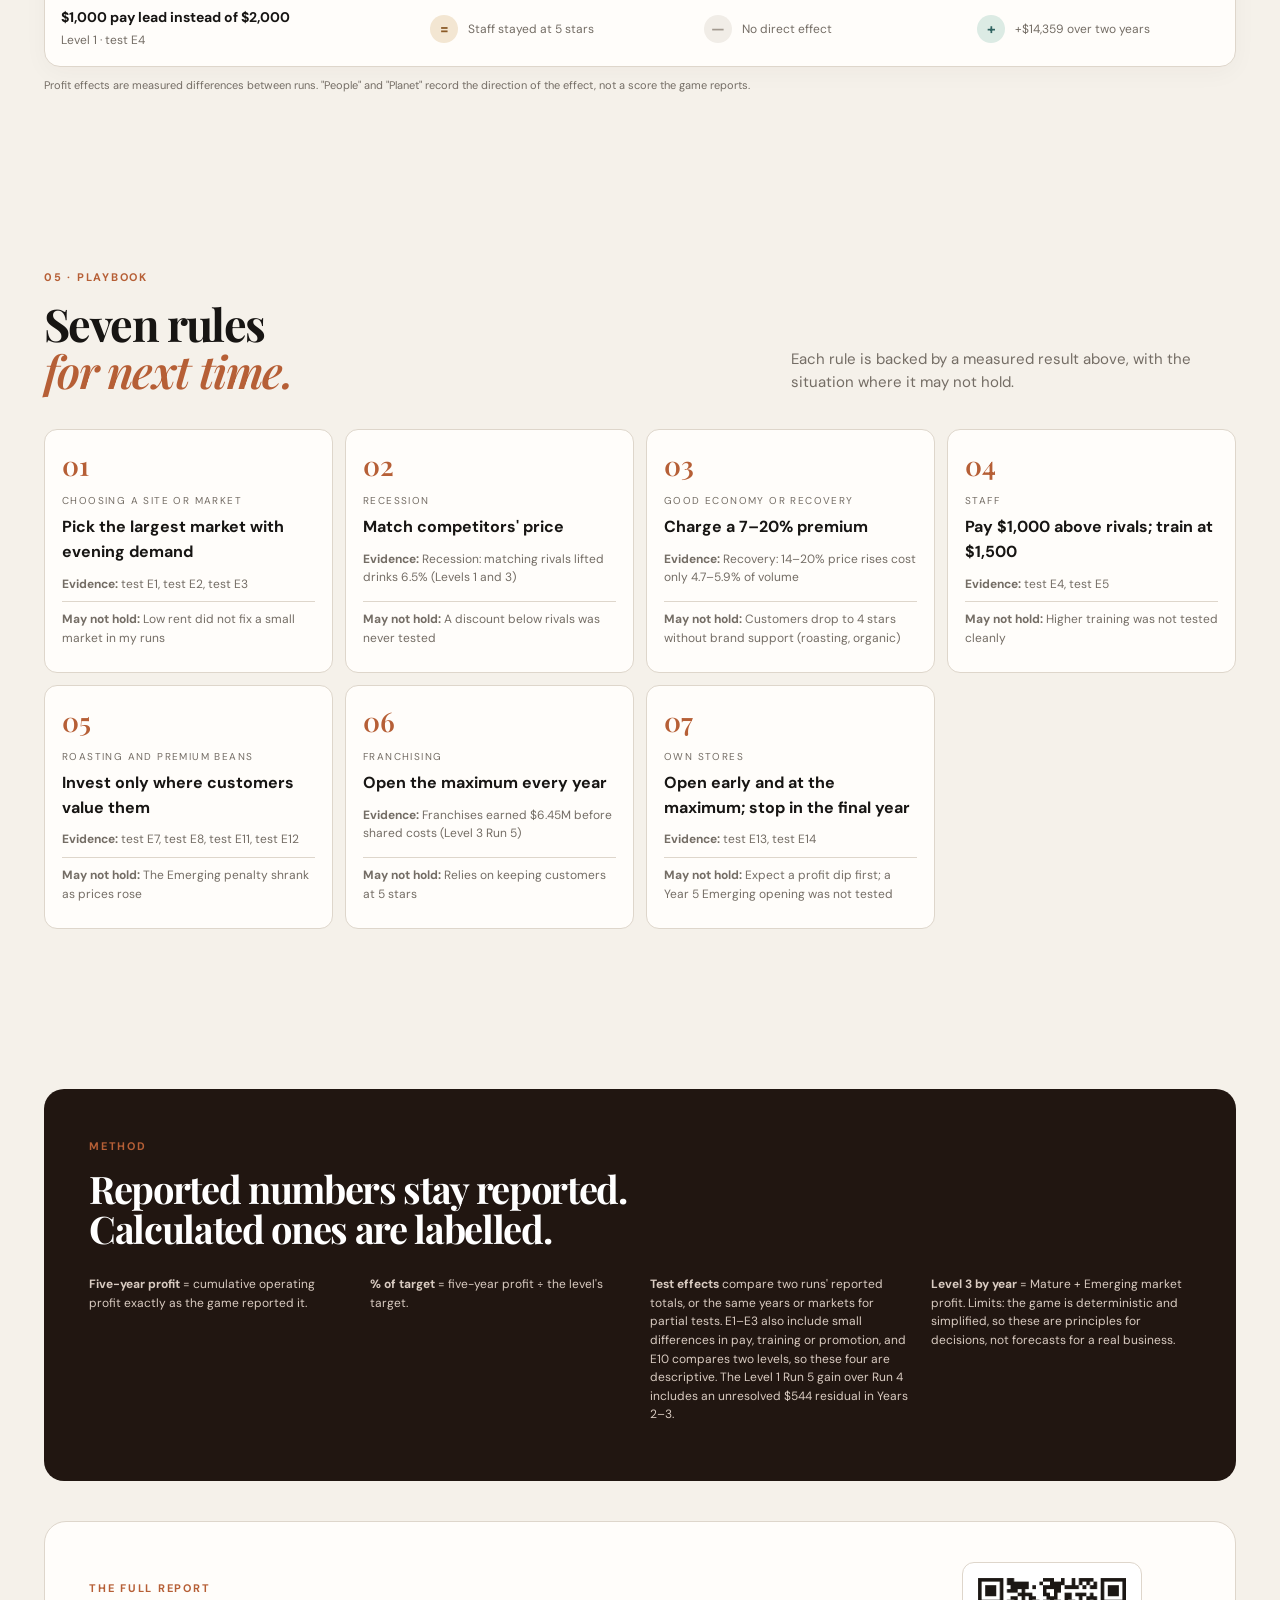
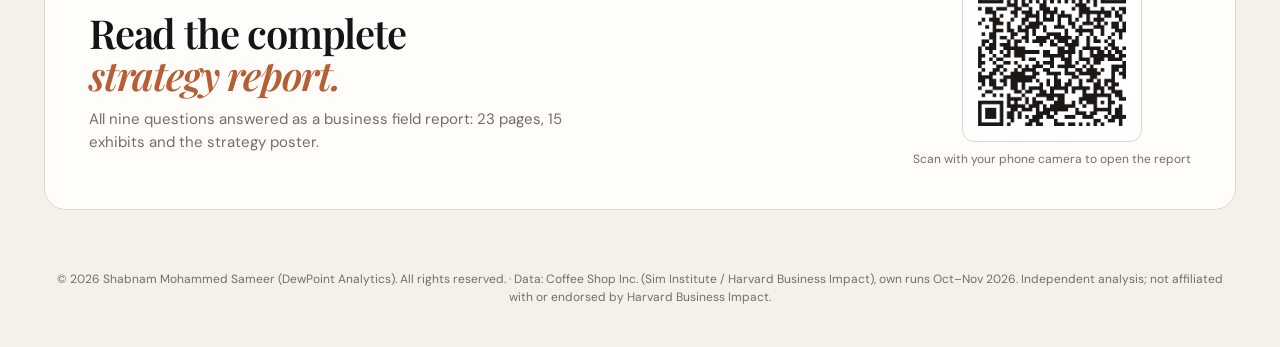
==== commit ac212fa0: "Add files via upload" ====
--- a/index.html
+++ b/index.html
@@ -72,4 +72,4 @@
 <section class="section" id="playbook"><div class="section-title reveal"><div><span>05 · PLAYBOOK</span><h2>Seven rules<br><em>for next time.</em></h2></div><p>Each rule is backed by a measured result above, with the situation where it may not hold.</p></div><div id="rules" class="rules reveal"></div></section>
 <section class="method reveal"><span>METHOD</span><h2>Reported numbers stay reported.<br>Calculated ones are labelled.</h2><div><p><b>Five-year profit</b> = cumulative operating profit exactly as the game reported it.</p><p><b>% of target</b> = five-year profit ÷ the level's target.</p><p><b>Test effects</b> compare two runs' reported totals, or the same years or markets for partial tests. E1–E3 also include small differences in pay, training or promotion, and E10 compares two levels, so these four are descriptive. The Level 1 Run 5 gain over Run 4 includes an unresolved $544 residual in Years 2–3.</p><p><b>Level 3 by year</b> = Mature + Emerging market profit. Limits: the game is deterministic and simplified, so these are principles for decisions, not forecasts for a real business.</p></div></section><section class="report-cta reveal" id="report"><div class="report-copy"><span>THE FULL REPORT</span><h2>Read the complete<br><em>strategy report.</em></h2><p>All nine questions answered as a business field report: 23 pages, 15 exhibits and the strategy poster.</p></div><figure class="report-qr"><img class="qr-only" src="qr-report.png" width="180" height="180" alt="QR code for the full report. Scan it with your phone camera." draggable="false"><figcaption>Scan with your phone camera to open the report</figcaption><p class="report-count" id="reportCount" hidden></p></figure></section></main>
 <footer class="foot"><p class="visits" id="visits" hidden><span class="live-dot" aria-hidden="true"></span><b>—</b> visitors so far</p>© 2026 Shabnam Mohammed Sameer (DewPoint Analytics). All rights reserved. · Data: Coffee Shop Inc. (Sim Institute / Harvard Business Impact), own runs Oct–Nov 2026. Independent analysis; not affiliated with or endorsed by Harvard Business Impact.</footer>
-<div id="tip" class="tip" hidden></div><script src="app.js?v=rev1"></script></body></html>
+<div id="tip" class="tip" hidden></div><script src="app.js?v=rev2"></script></body></html>
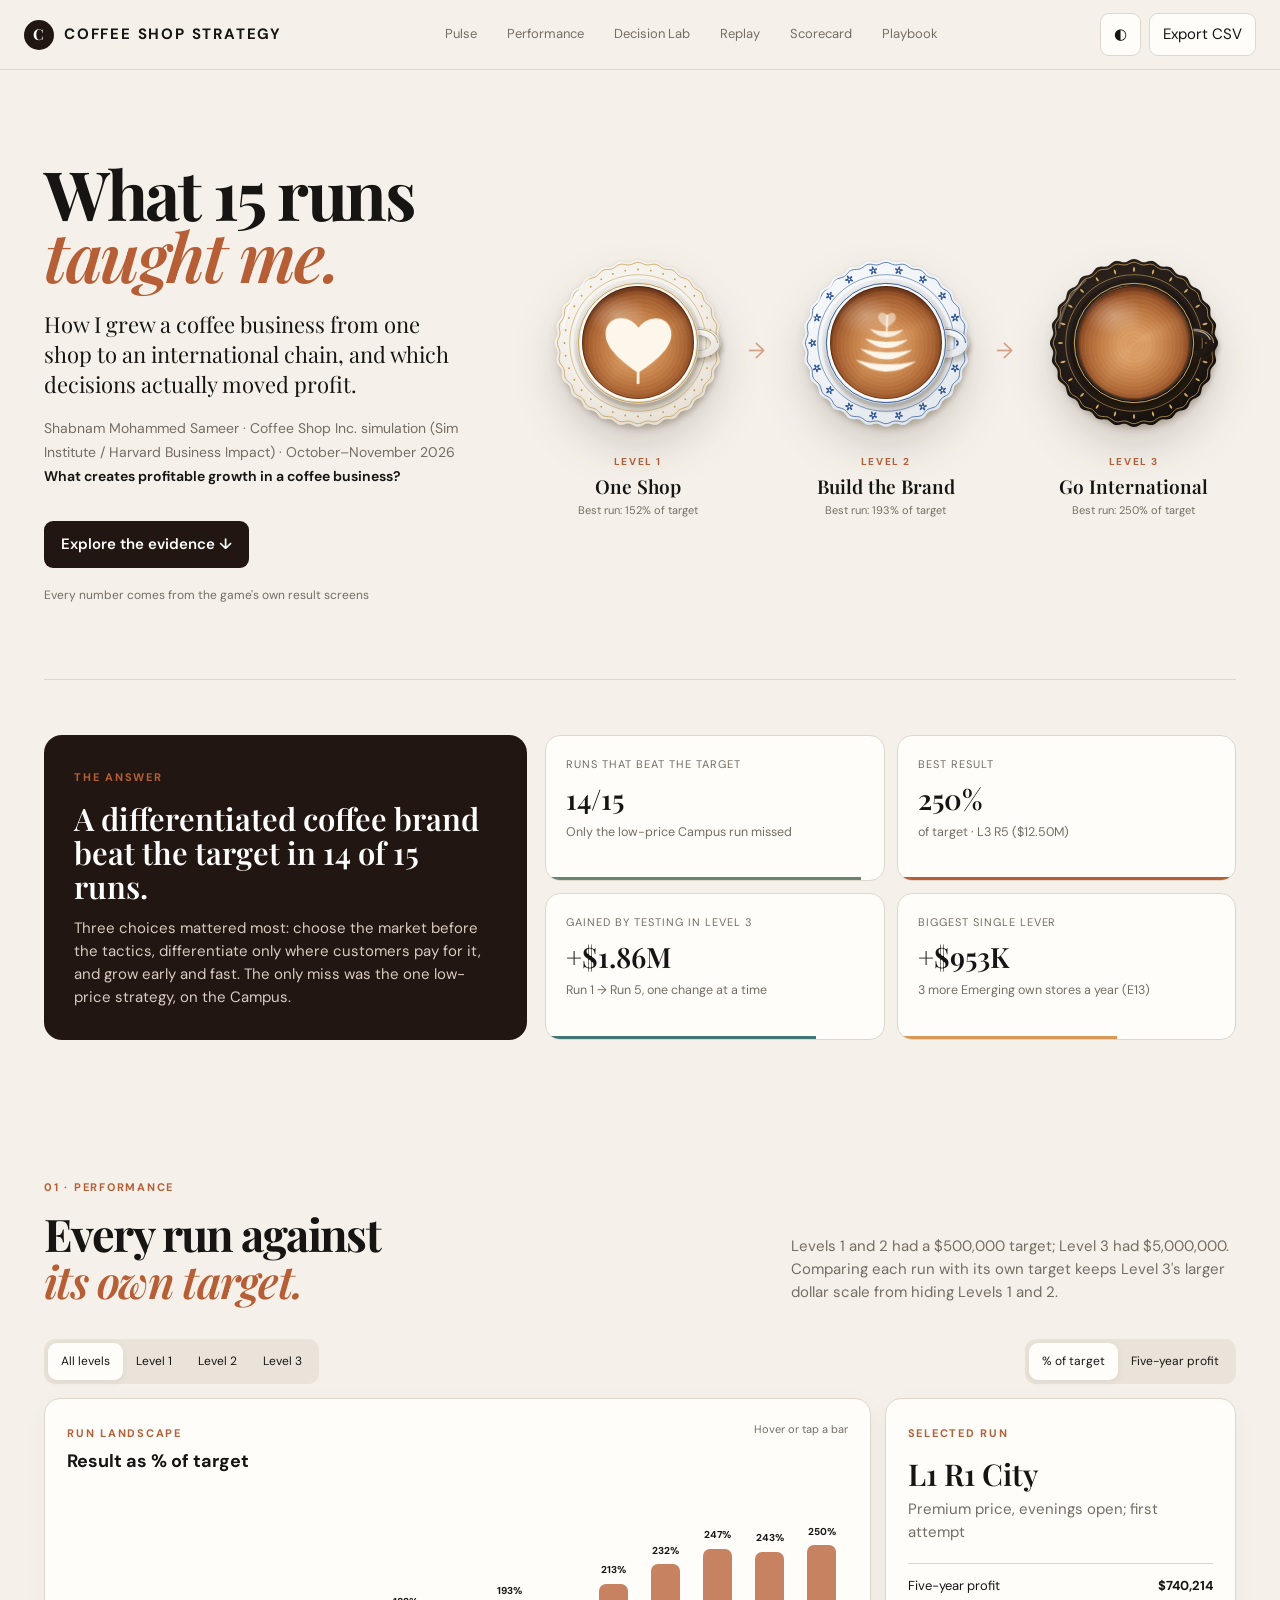
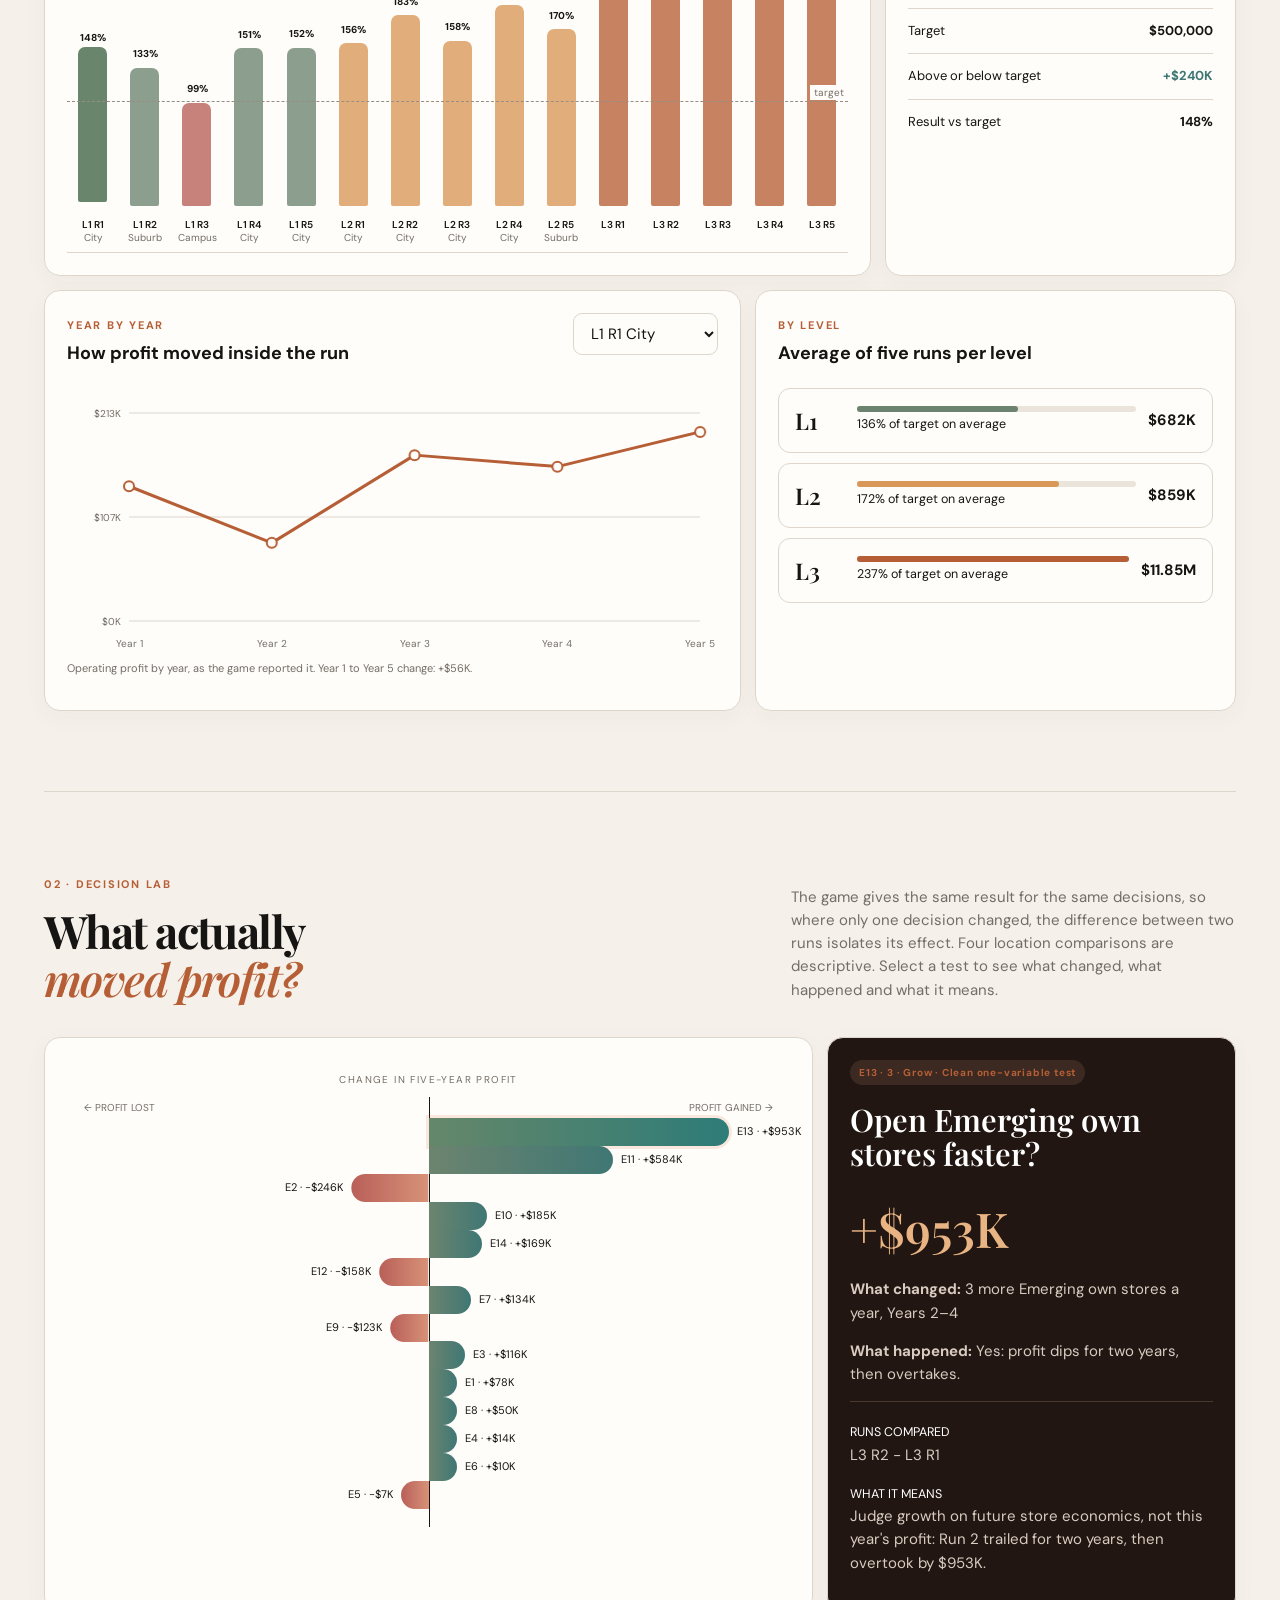
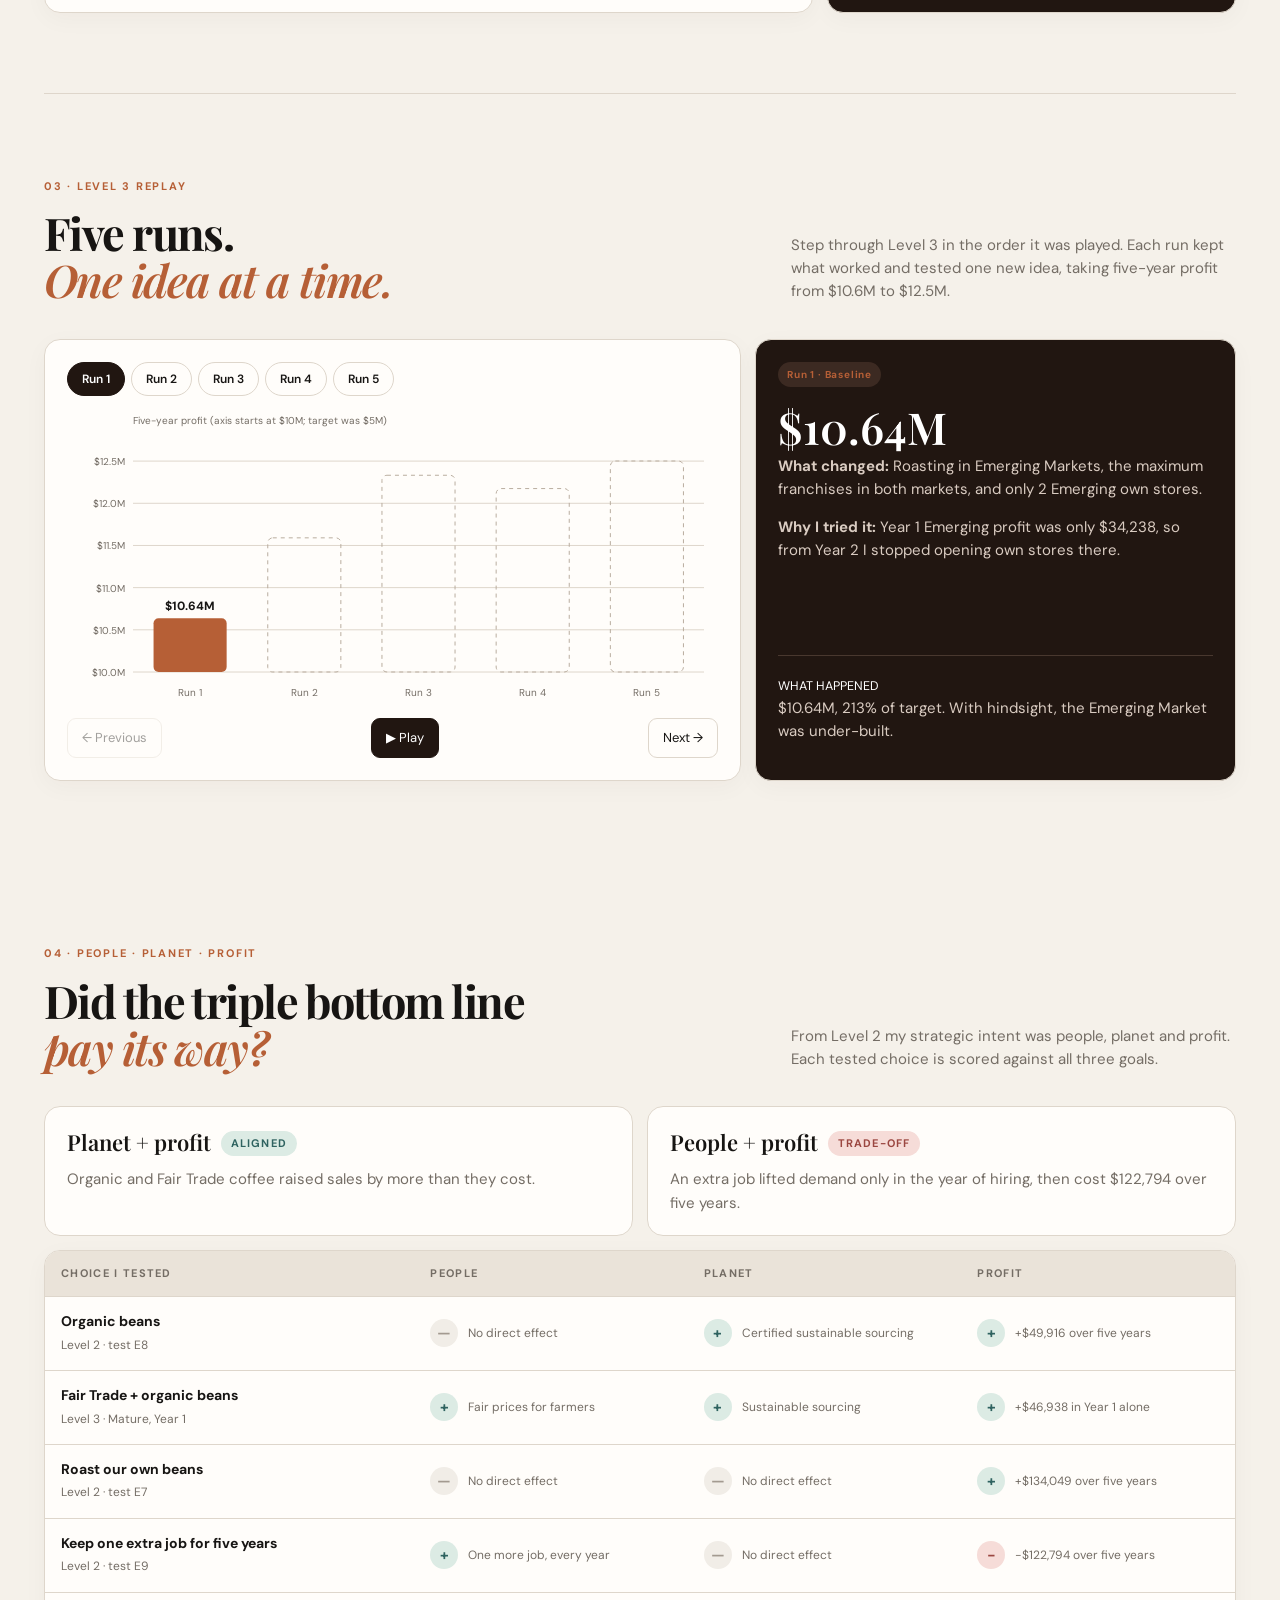
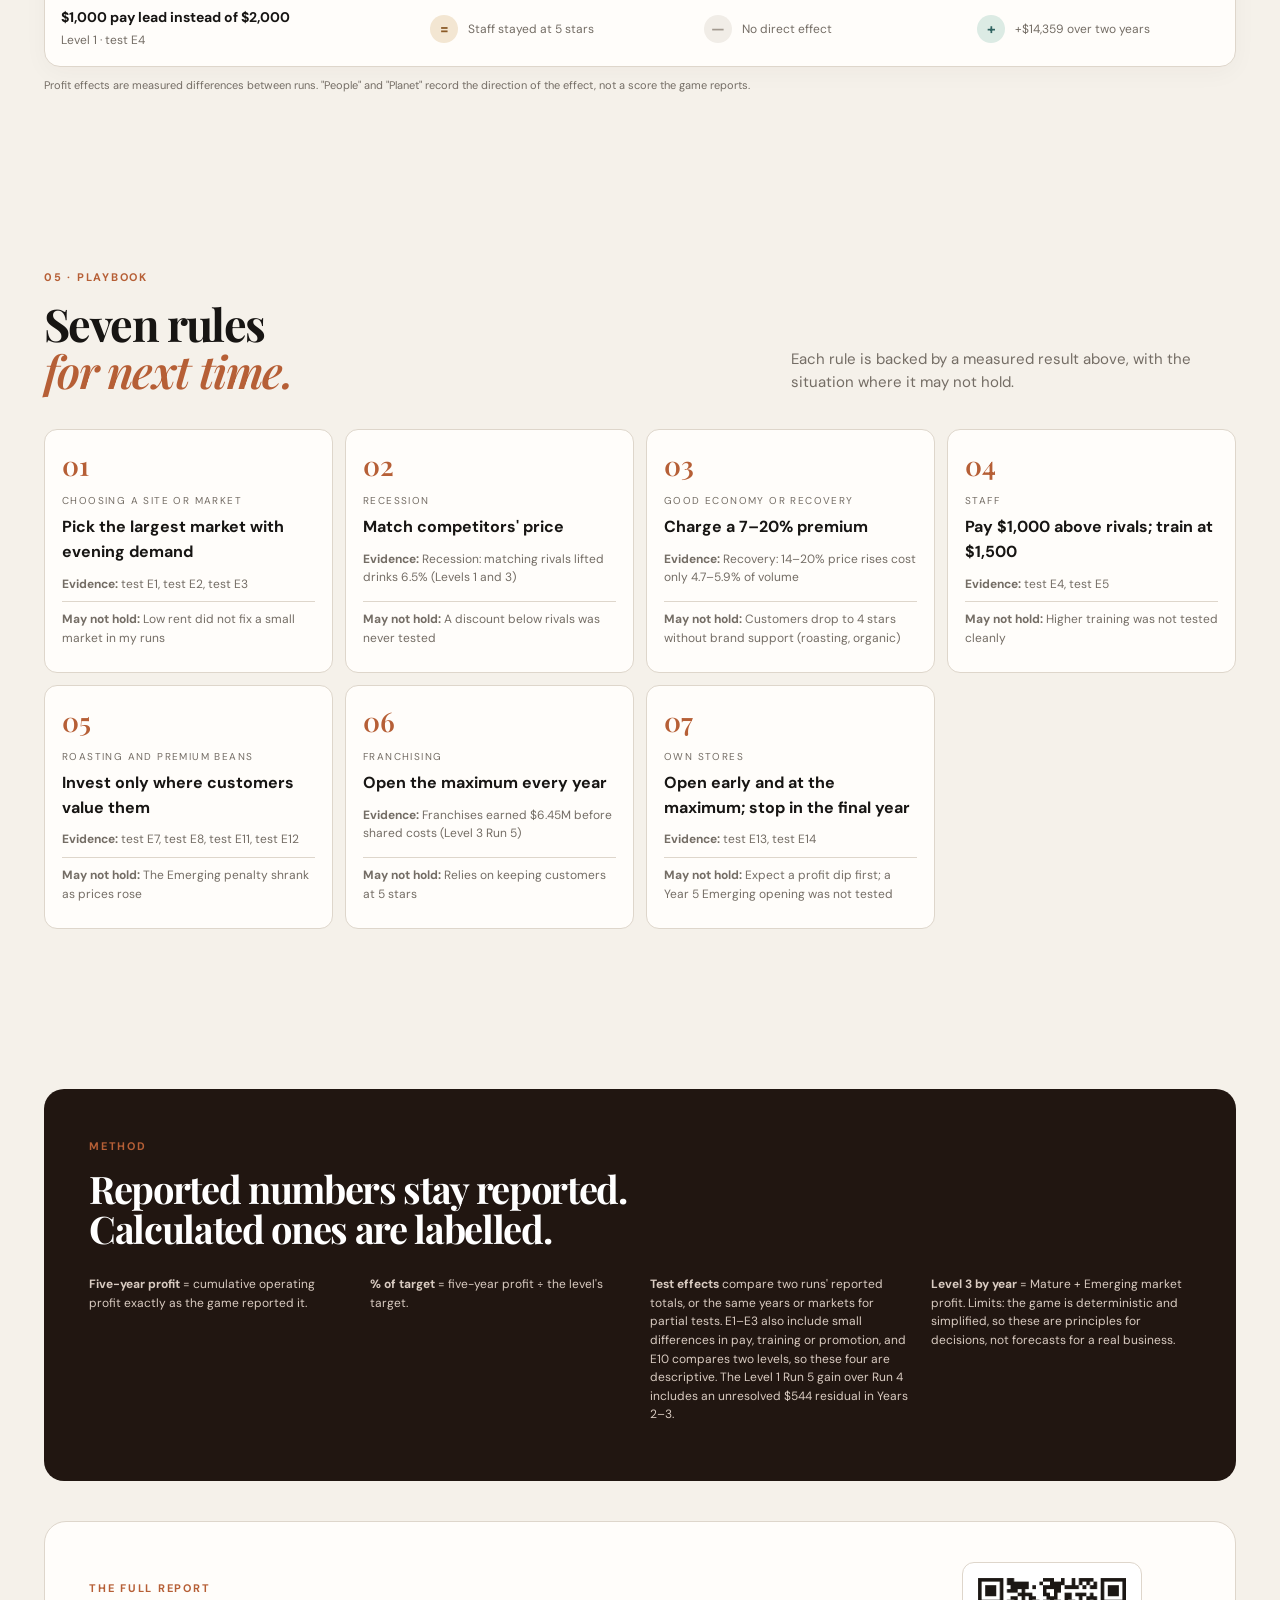
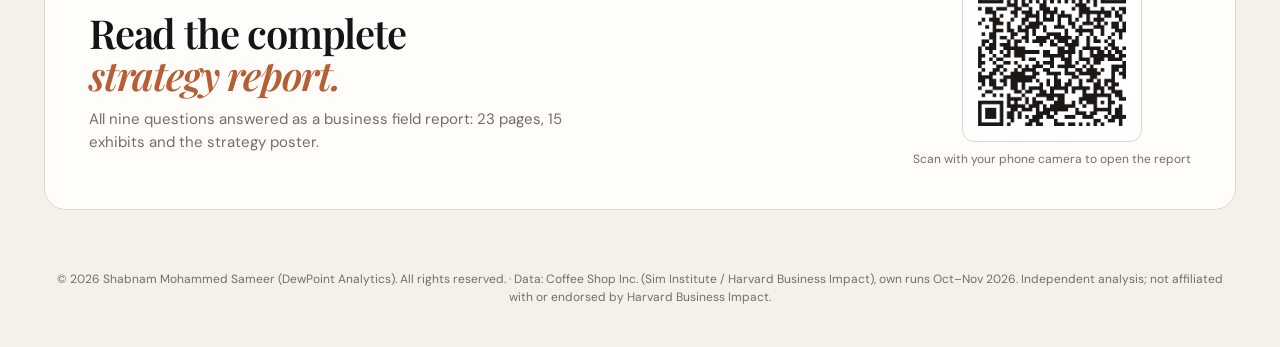
==== commit 9aac2dfe: "Add files via upload" ====
--- a/index.html
+++ b/index.html
@@ -71,5 +71,5 @@
 <div class="score-wrap reveal"><div class="score-verdict"><div><b>Planet + profit</b><span class="v pos">Aligned</span><p>Organic and Fair Trade coffee raised sales by more than they cost.</p></div><div><b>People + profit</b><span class="v neg">Trade-off</span><p>An extra job lifted demand only in the year of hiring, then cost $122,794 over five years.</p></div></div><div class="score-table card" id="scoreTable" role="table" aria-label="People, planet and profit scorecard"></div><p class="note">Profit effects are measured differences between runs. "People" and "Planet" record the direction of the effect, not a score the game reports.</p></div></section>
 <section class="section" id="playbook"><div class="section-title reveal"><div><span>05 · PLAYBOOK</span><h2>Seven rules<br><em>for next time.</em></h2></div><p>Each rule is backed by a measured result above, with the situation where it may not hold.</p></div><div id="rules" class="rules reveal"></div></section>
 <section class="method reveal"><span>METHOD</span><h2>Reported numbers stay reported.<br>Calculated ones are labelled.</h2><div><p><b>Five-year profit</b> = cumulative operating profit exactly as the game reported it.</p><p><b>% of target</b> = five-year profit ÷ the level's target.</p><p><b>Test effects</b> compare two runs' reported totals, or the same years or markets for partial tests. E1–E3 also include small differences in pay, training or promotion, and E10 compares two levels, so these four are descriptive. The Level 1 Run 5 gain over Run 4 includes an unresolved $544 residual in Years 2–3.</p><p><b>Level 3 by year</b> = Mature + Emerging market profit. Limits: the game is deterministic and simplified, so these are principles for decisions, not forecasts for a real business.</p></div></section><section class="report-cta reveal" id="report"><div class="report-copy"><span>THE FULL REPORT</span><h2>Read the complete<br><em>strategy report.</em></h2><p>All nine questions answered as a business field report: 23 pages, 15 exhibits and the strategy poster.</p></div><figure class="report-qr"><img class="qr-only" src="qr-report.png" width="180" height="180" alt="QR code for the full report. Scan it with your phone camera." draggable="false"><figcaption>Scan with your phone camera to open the report</figcaption><p class="report-count" id="reportCount" hidden></p></figure></section></main>
-<footer class="foot"><p class="visits" id="visits" hidden><span class="live-dot" aria-hidden="true"></span><b>—</b> visitors so far</p>© 2026 Shabnam Mohammed Sameer (DewPoint Analytics). All rights reserved. · Data: Coffee Shop Inc. (Sim Institute / Harvard Business Impact), own runs Oct–Nov 2026. Independent analysis; not affiliated with or endorsed by Harvard Business Impact.</footer>
-<div id="tip" class="tip" hidden></div><script src="app.js?v=rev2"></script></body></html>
+<footer class="foot"><p class="visits" id="visits" hidden><span class="live-dot" aria-hidden="true"></span><b>—</b> views</p>© 2026 Shabnam Mohammed Sameer (DewPoint Analytics). All rights reserved. · Data: Coffee Shop Inc. (Sim Institute / Harvard Business Impact), own runs Oct–Nov 2026. Independent analysis; not affiliated with or endorsed by Harvard Business Impact.</footer>
+<div id="tip" class="tip" hidden></div><script src="app.js?v=views1"></script></body></html>
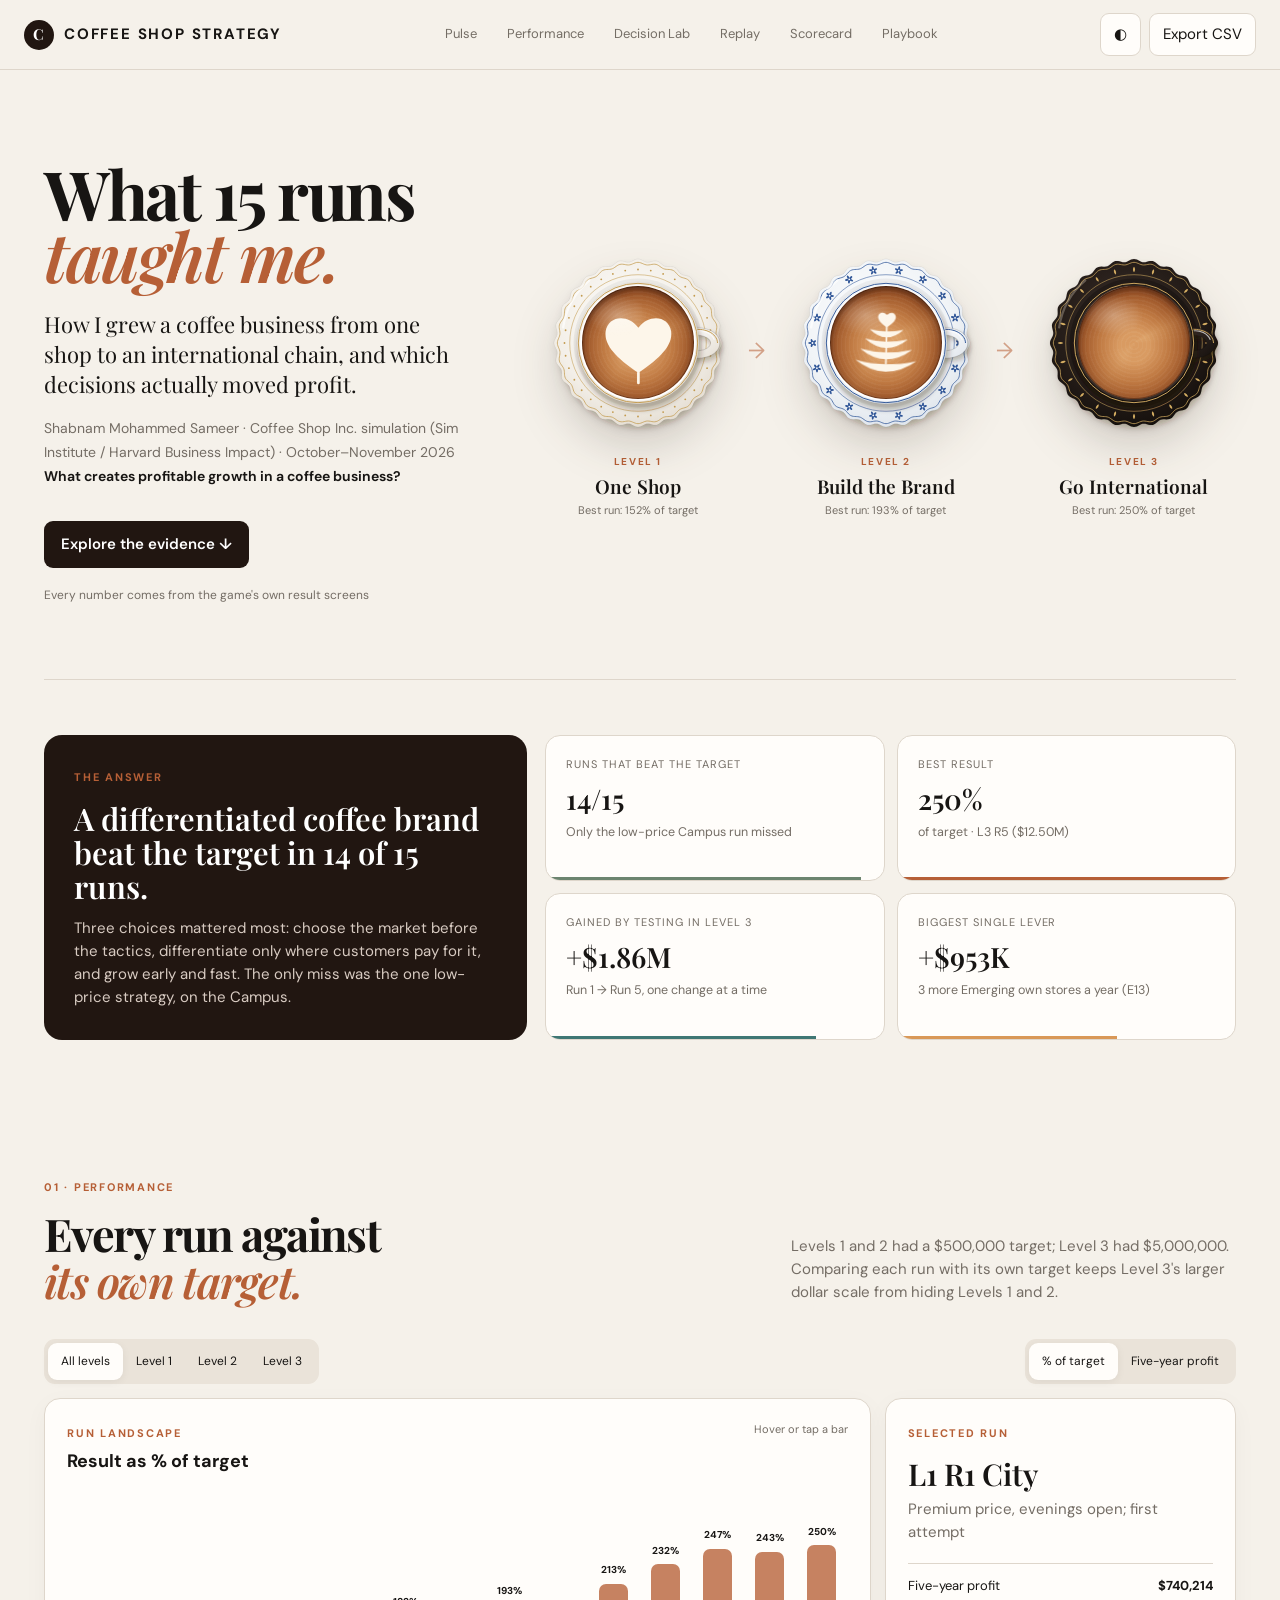
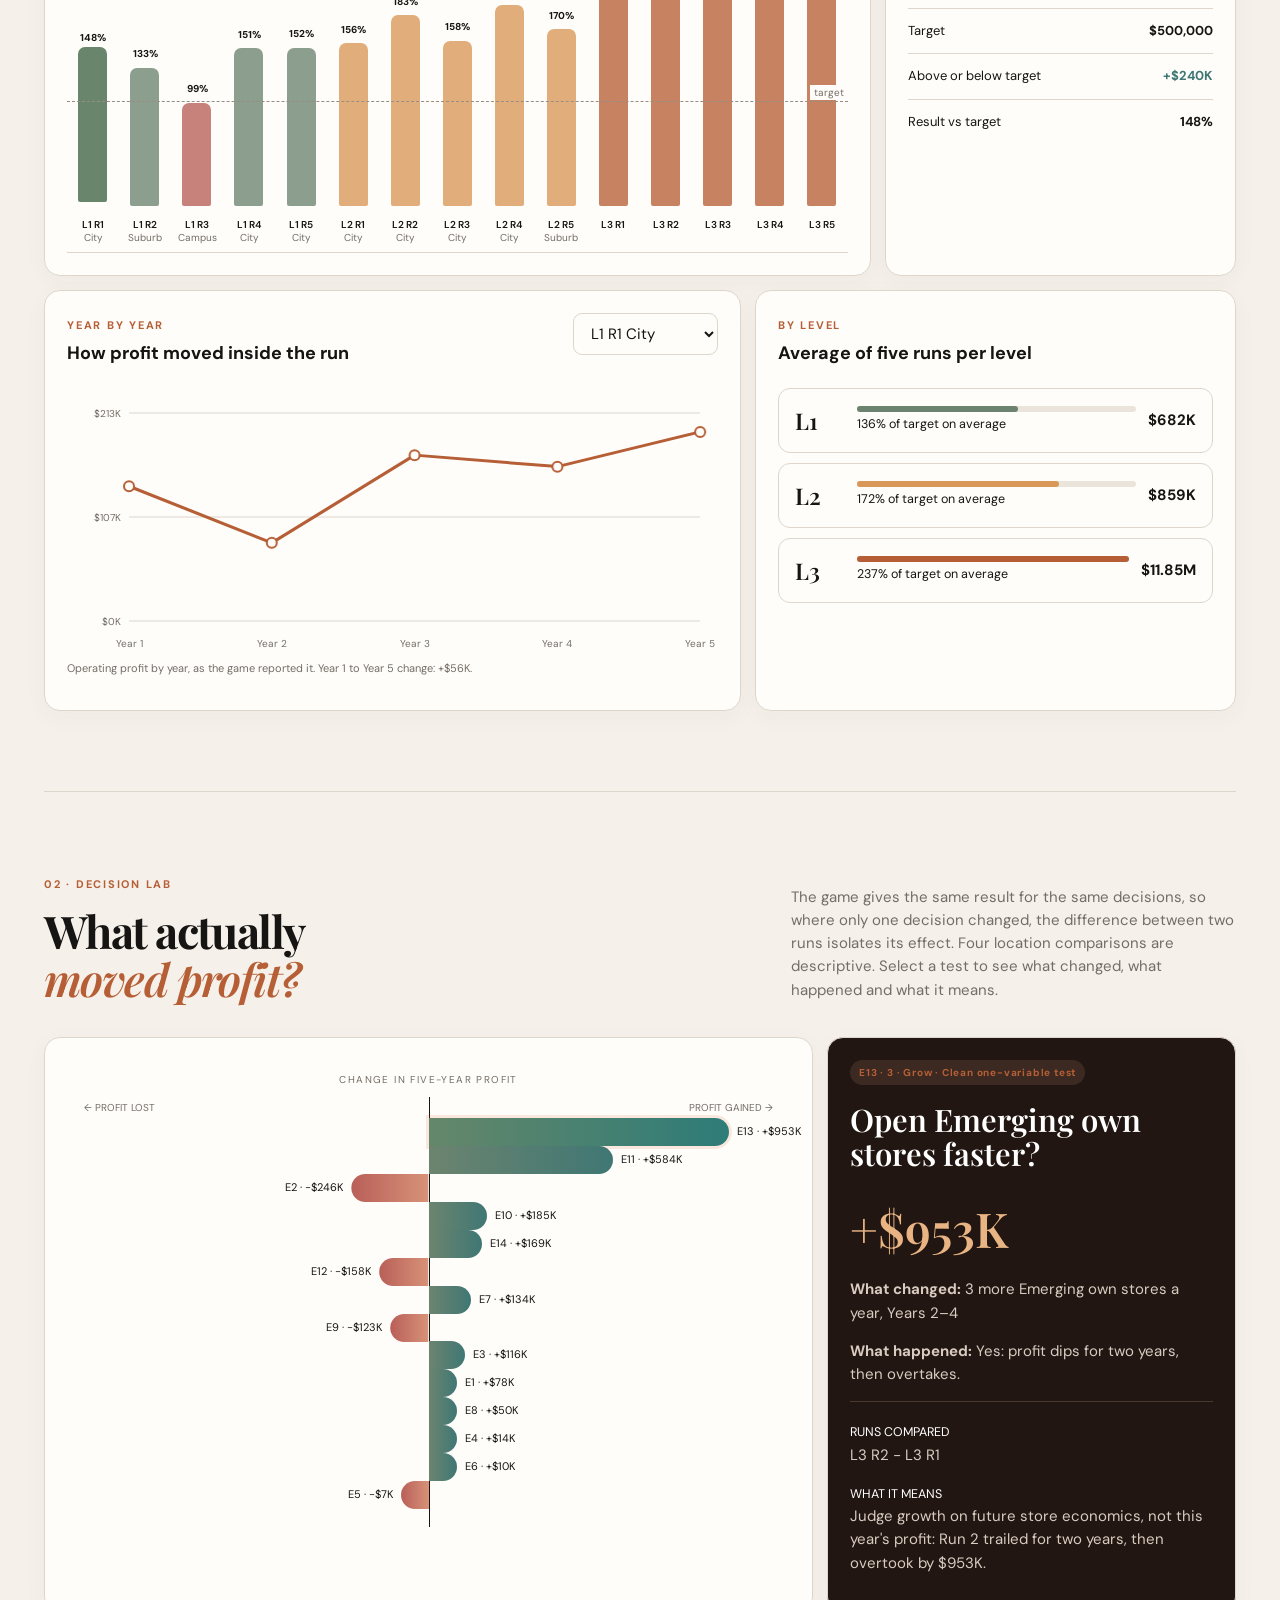
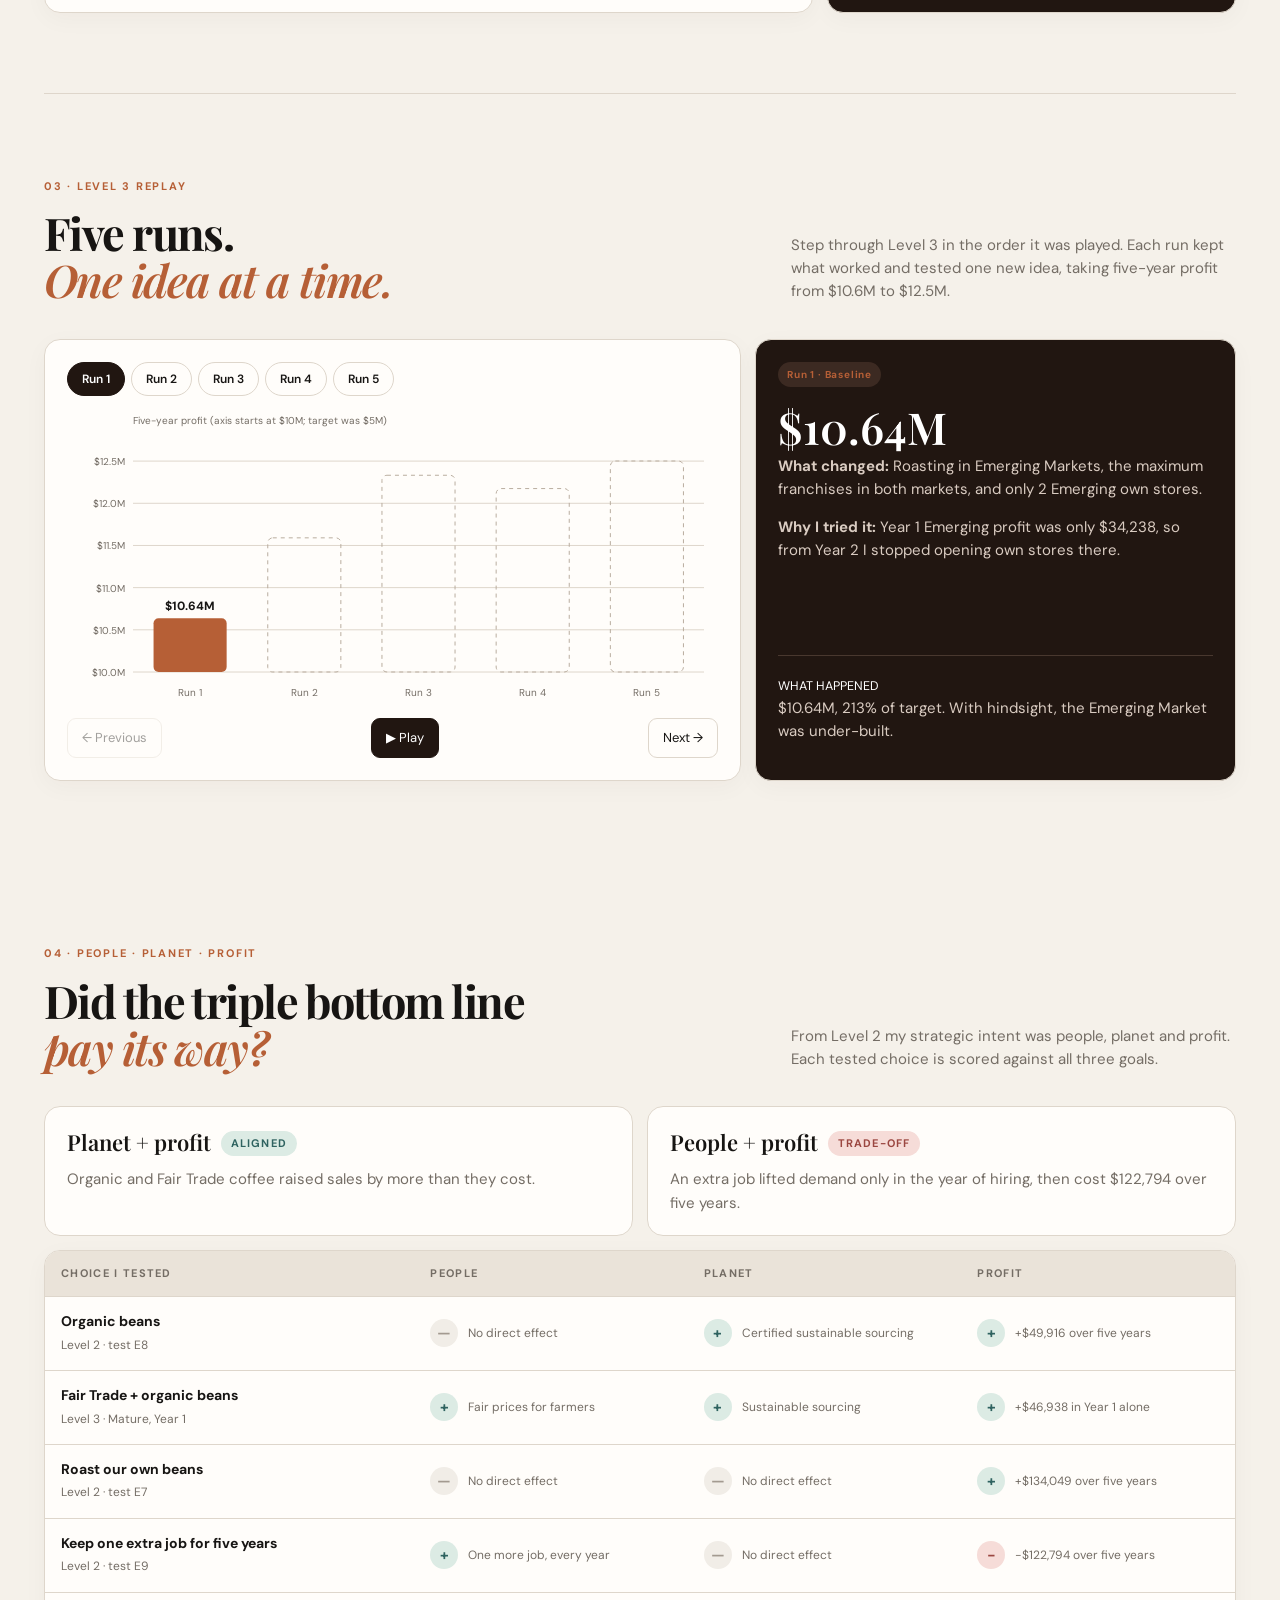
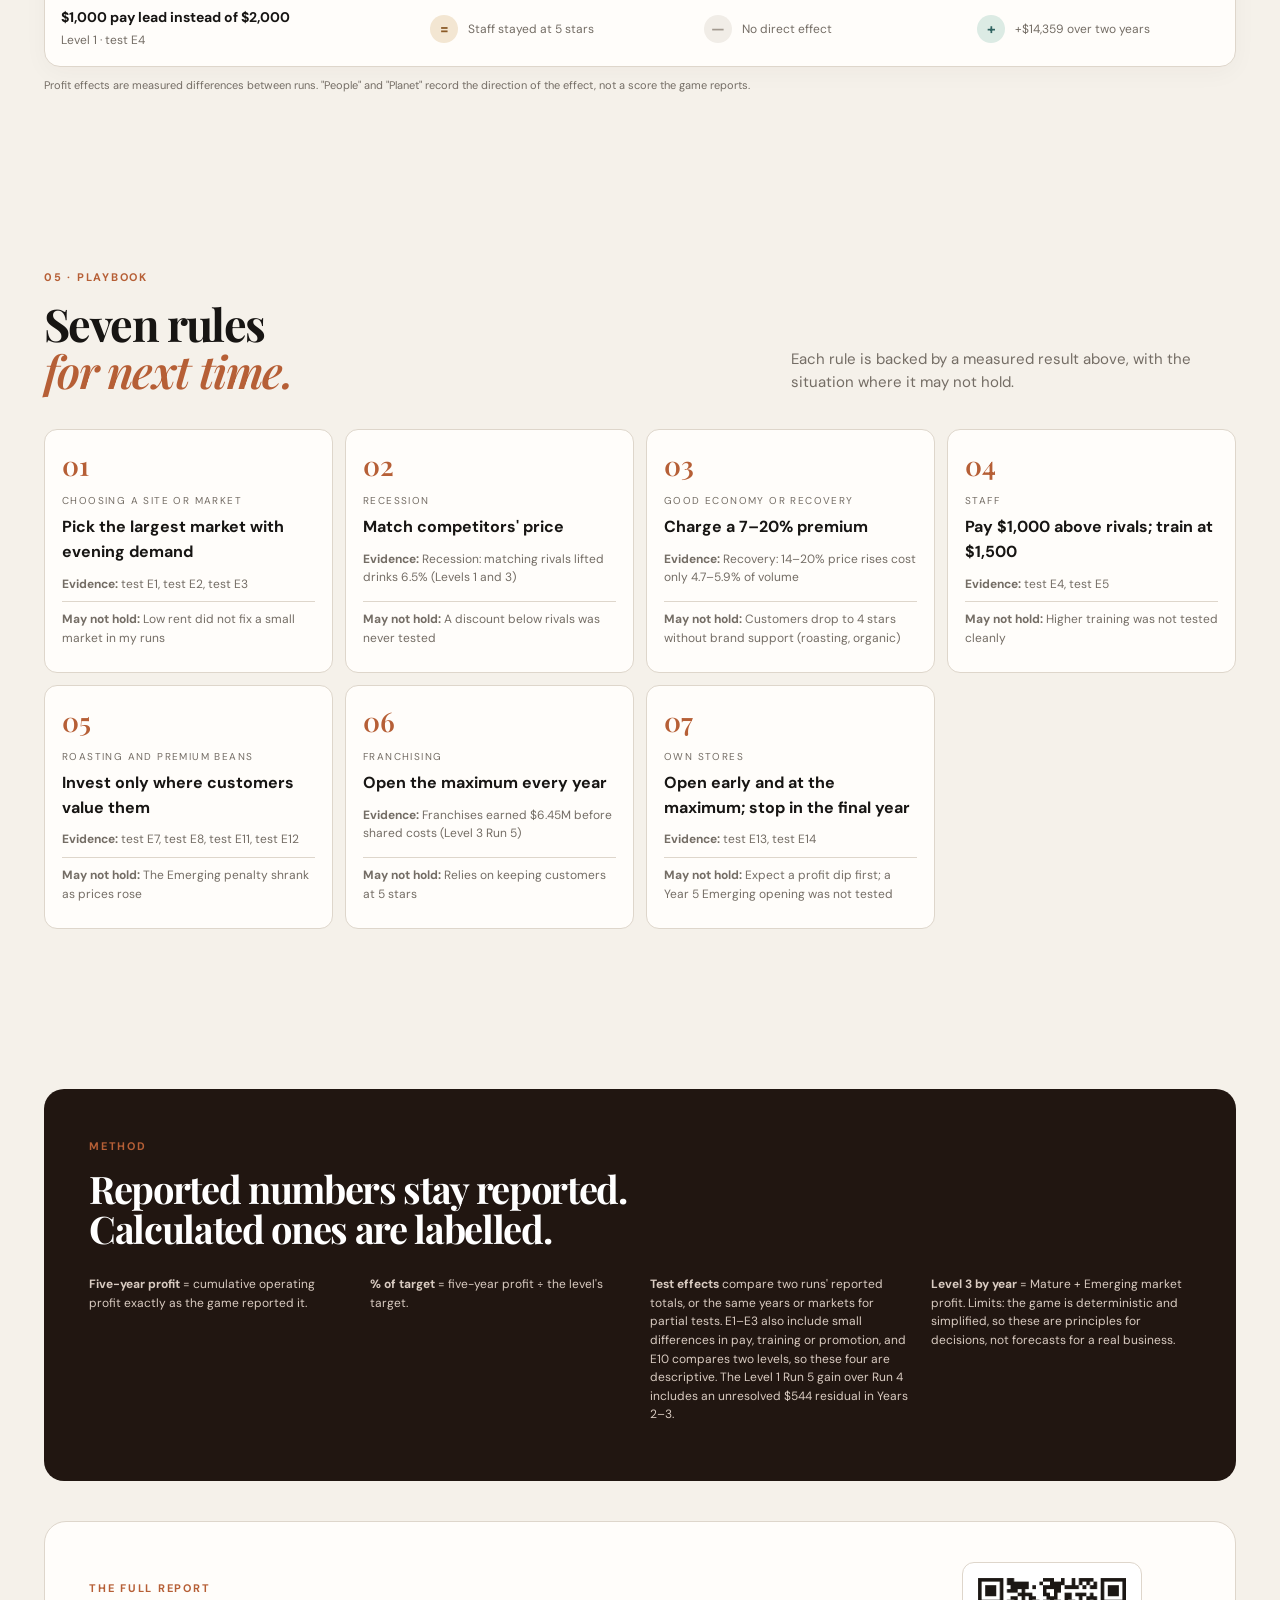
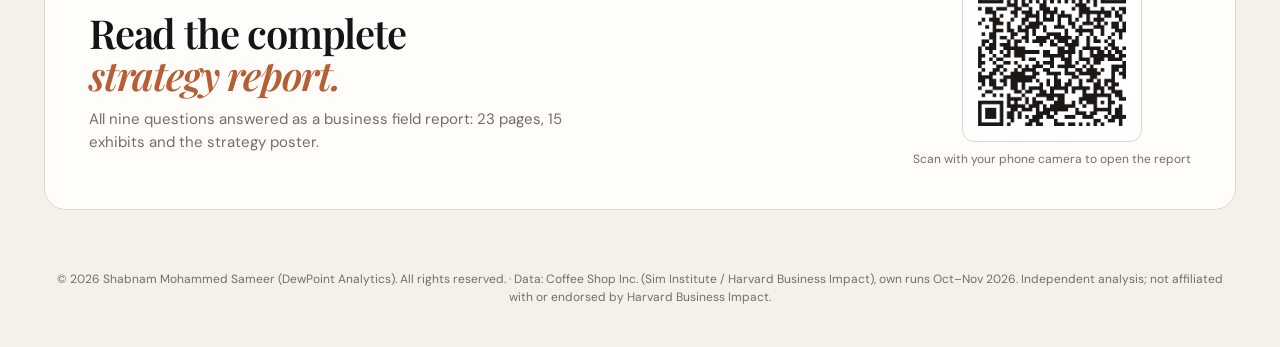
==== commit 4ac930a0: "Add files via upload" ====
--- a/index.html
+++ b/index.html
@@ -72,4 +72,4 @@
 <section class="section" id="playbook"><div class="section-title reveal"><div><span>05 · PLAYBOOK</span><h2>Seven rules<br><em>for next time.</em></h2></div><p>Each rule is backed by a measured result above, with the situation where it may not hold.</p></div><div id="rules" class="rules reveal"></div></section>
 <section class="method reveal"><span>METHOD</span><h2>Reported numbers stay reported.<br>Calculated ones are labelled.</h2><div><p><b>Five-year profit</b> = cumulative operating profit exactly as the game reported it.</p><p><b>% of target</b> = five-year profit ÷ the level's target.</p><p><b>Test effects</b> compare two runs' reported totals, or the same years or markets for partial tests. E1–E3 also include small differences in pay, training or promotion, and E10 compares two levels, so these four are descriptive. The Level 1 Run 5 gain over Run 4 includes an unresolved $544 residual in Years 2–3.</p><p><b>Level 3 by year</b> = Mature + Emerging market profit. Limits: the game is deterministic and simplified, so these are principles for decisions, not forecasts for a real business.</p></div></section><section class="report-cta reveal" id="report"><div class="report-copy"><span>THE FULL REPORT</span><h2>Read the complete<br><em>strategy report.</em></h2><p>All nine questions answered as a business field report: 23 pages, 15 exhibits and the strategy poster.</p></div><figure class="report-qr"><img class="qr-only" src="qr-report.png" width="180" height="180" alt="QR code for the full report. Scan it with your phone camera." draggable="false"><figcaption>Scan with your phone camera to open the report</figcaption><p class="report-count" id="reportCount" hidden></p></figure></section></main>
 <footer class="foot"><p class="visits" id="visits" hidden><span class="live-dot" aria-hidden="true"></span><b>—</b> views</p>© 2026 Shabnam Mohammed Sameer (DewPoint Analytics). All rights reserved. · Data: Coffee Shop Inc. (Sim Institute / Harvard Business Impact), own runs Oct–Nov 2026. Independent analysis; not affiliated with or endorsed by Harvard Business Impact.</footer>
-<div id="tip" class="tip" hidden></div><script src="app.js?v=views1"></script></body></html>
+<div id="tip" class="tip" hidden></div><script src="app.js?v=views2"></script><script>(function(){var q=new URLSearchParams(location.search);if(q.get('from')!=='app')return;var a=document.createElement('a');a.href='https://dewpoint-analytics.github.io/coffee-strategy-app/';a.textContent='\u2190 Back to the Python dashboard';a.style.cssText='position:fixed;left:16px;bottom:16px;z-index:99;background:#7a3320;color:#fffaf1;font:600 14px system-ui,sans-serif;padding:10px 16px;border-radius:999px;text-decoration:none;box-shadow:0 8px 24px rgba(0,0,0,.22)';document.body.appendChild(a)})()</script></body></html>
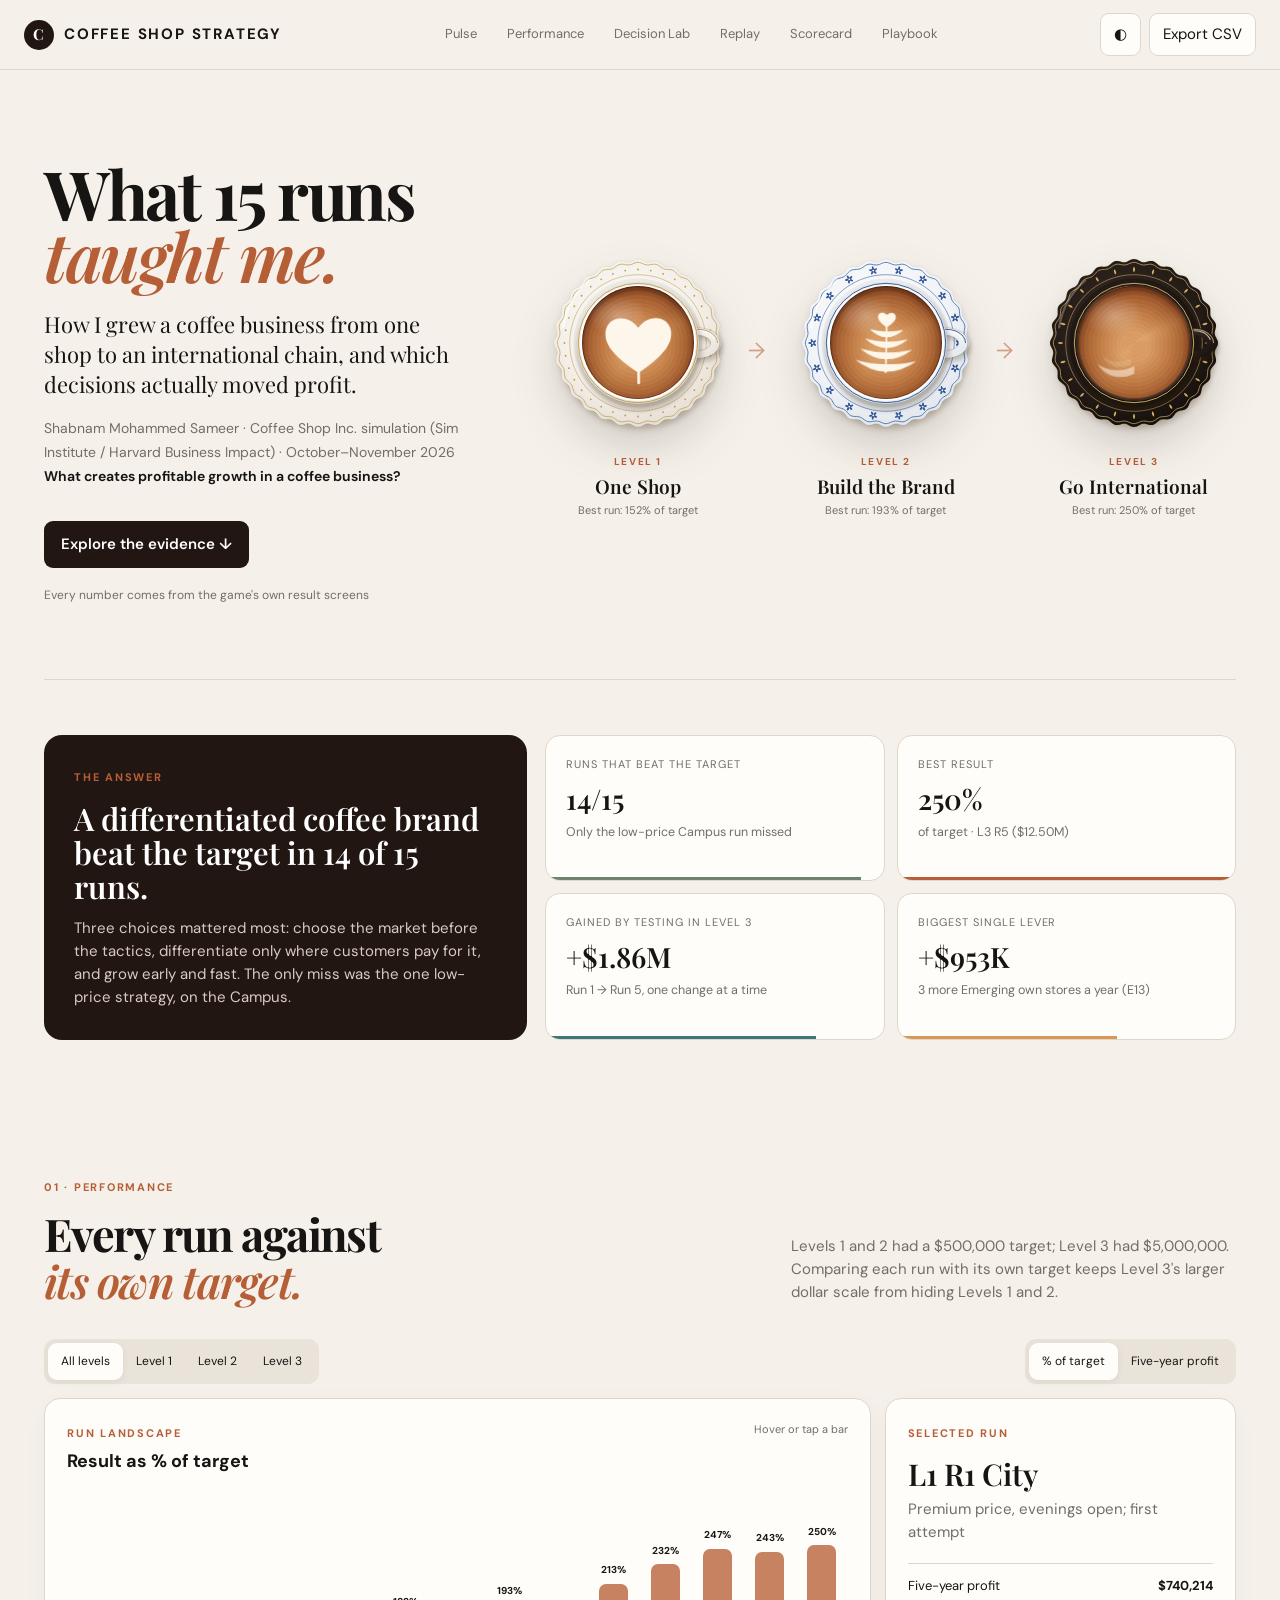
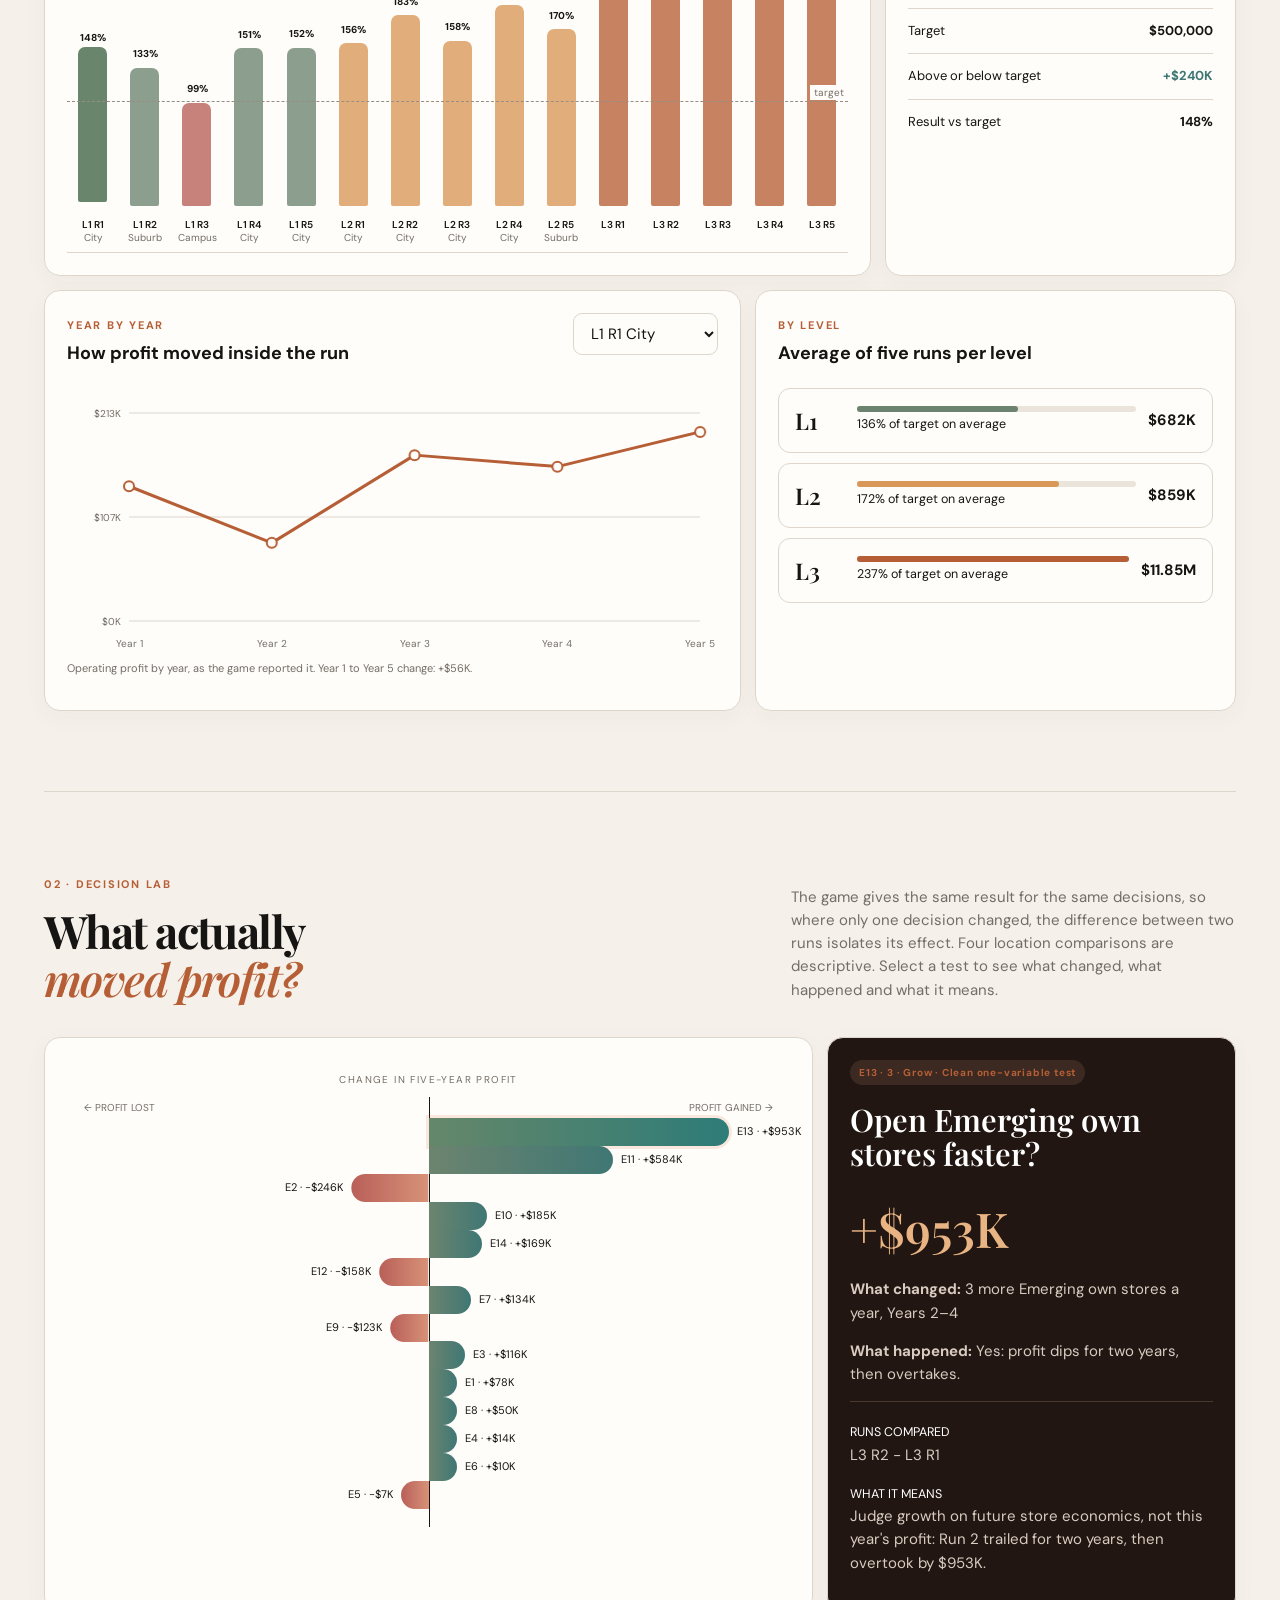
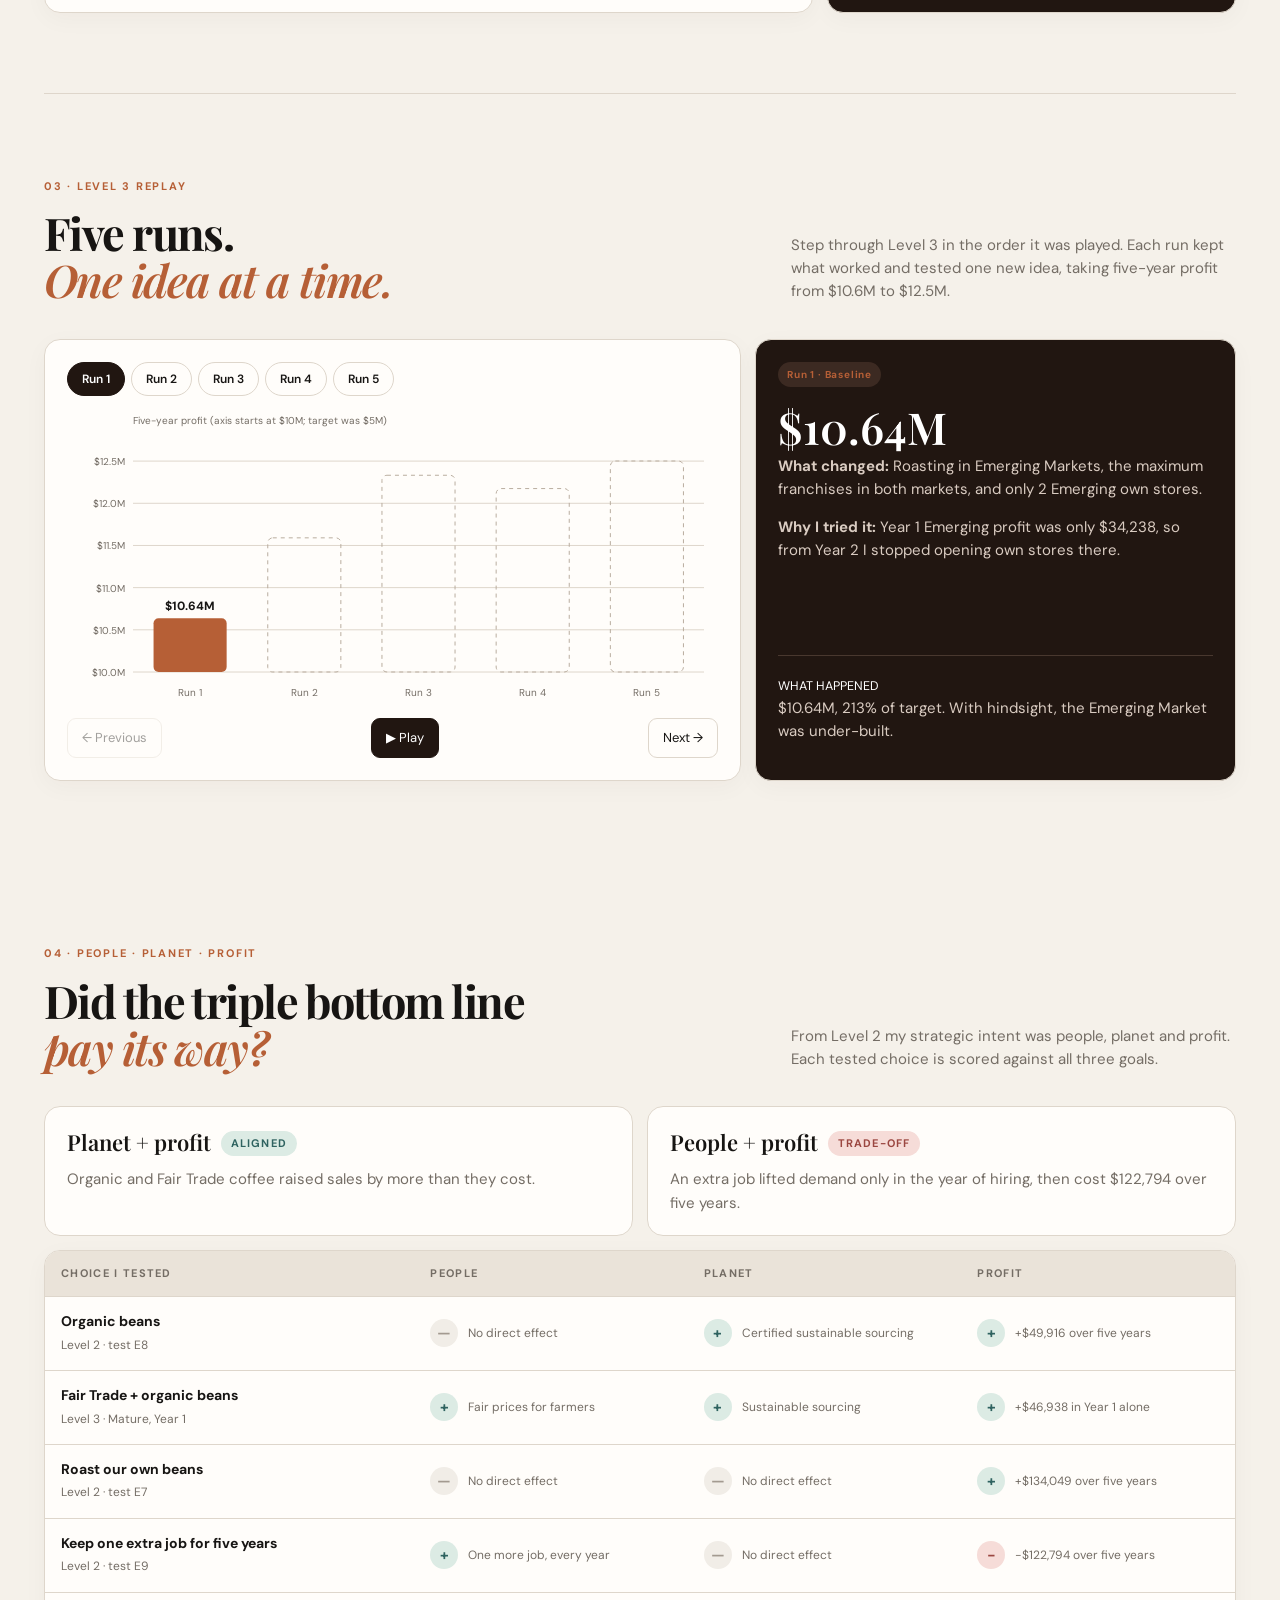
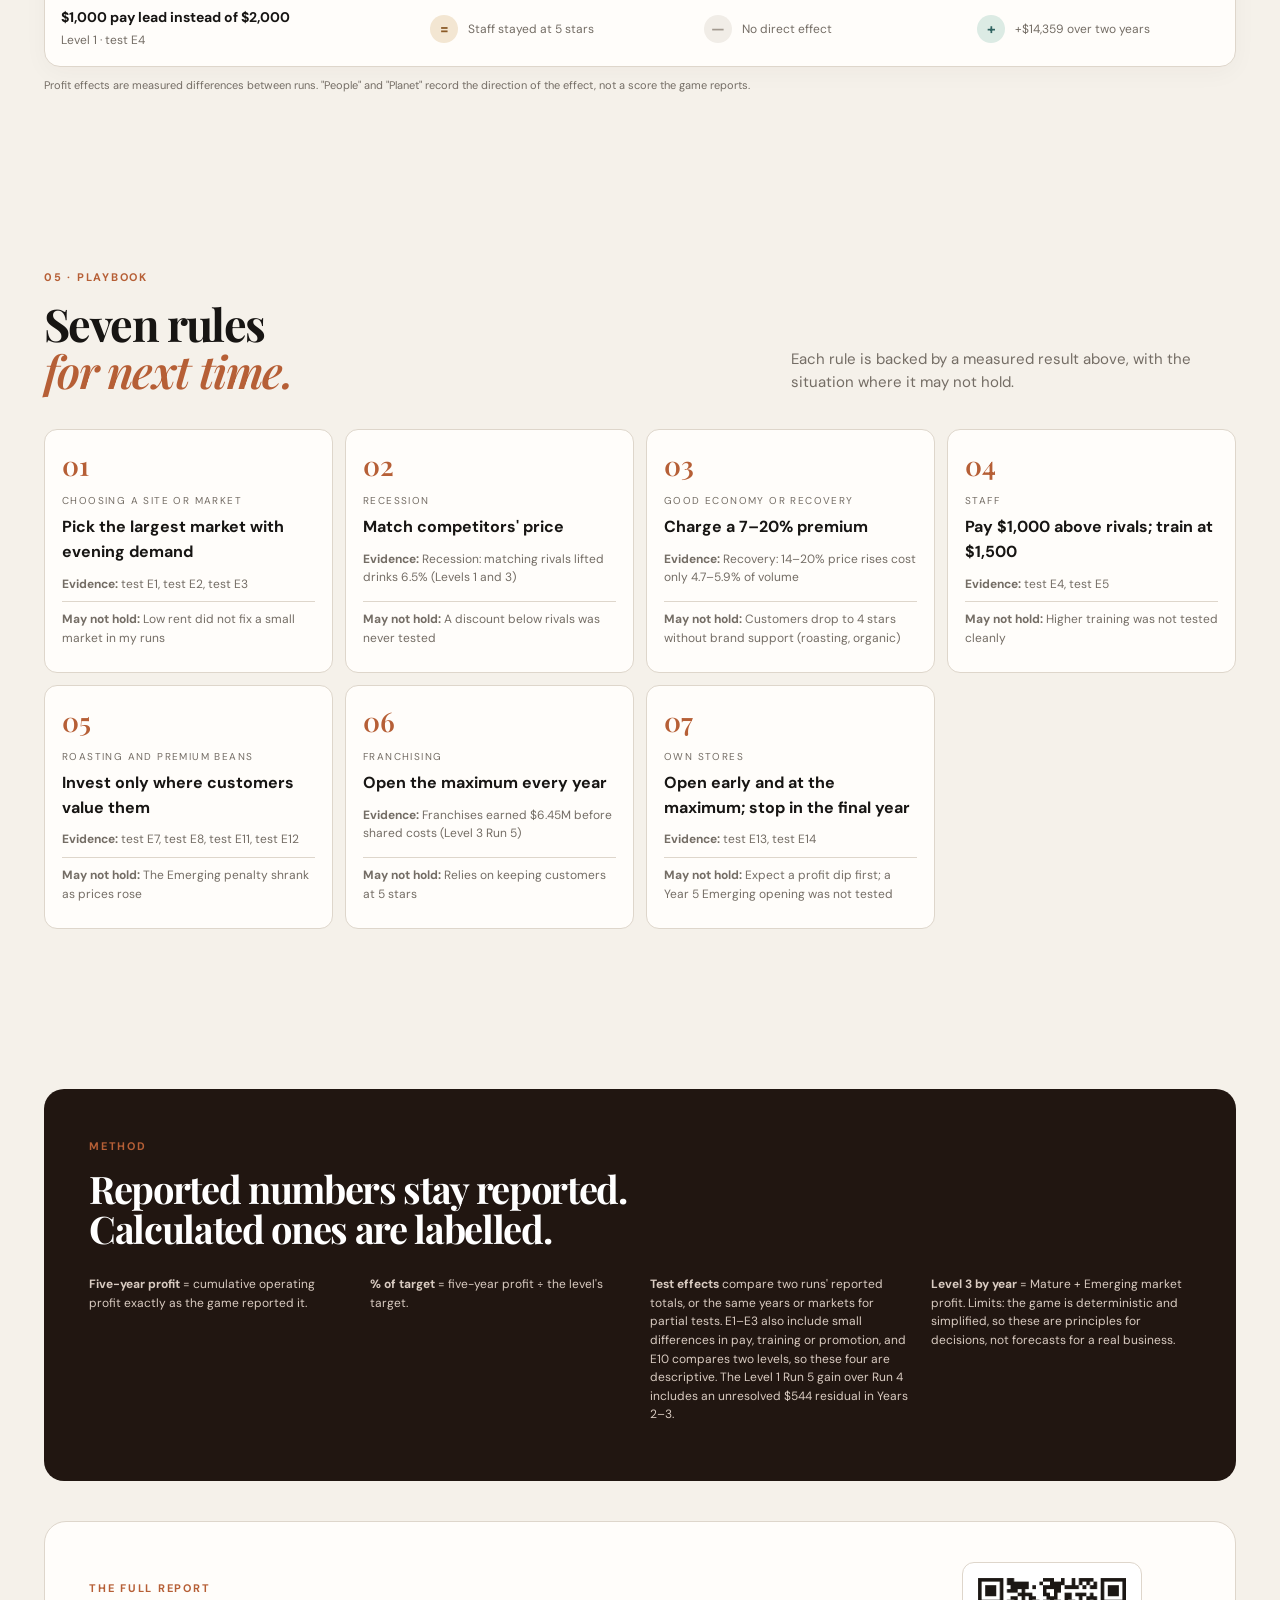
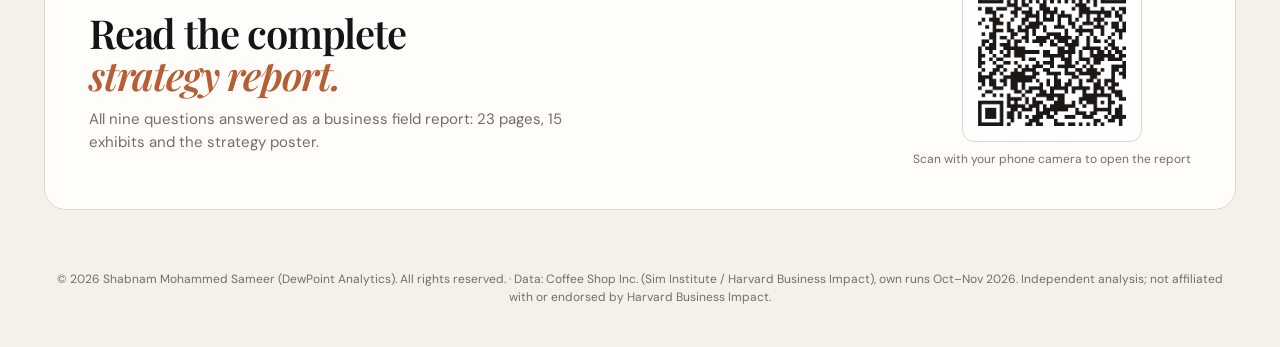
==== commit 4f8faa98: "Add files via upload" ====
--- a/index.html
+++ b/index.html
@@ -72,4 +72,4 @@
 <section class="section" id="playbook"><div class="section-title reveal"><div><span>05 · PLAYBOOK</span><h2>Seven rules<br><em>for next time.</em></h2></div><p>Each rule is backed by a measured result above, with the situation where it may not hold.</p></div><div id="rules" class="rules reveal"></div></section>
 <section class="method reveal"><span>METHOD</span><h2>Reported numbers stay reported.<br>Calculated ones are labelled.</h2><div><p><b>Five-year profit</b> = cumulative operating profit exactly as the game reported it.</p><p><b>% of target</b> = five-year profit ÷ the level's target.</p><p><b>Test effects</b> compare two runs' reported totals, or the same years or markets for partial tests. E1–E3 also include small differences in pay, training or promotion, and E10 compares two levels, so these four are descriptive. The Level 1 Run 5 gain over Run 4 includes an unresolved $544 residual in Years 2–3.</p><p><b>Level 3 by year</b> = Mature + Emerging market profit. Limits: the game is deterministic and simplified, so these are principles for decisions, not forecasts for a real business.</p></div></section><section class="report-cta reveal" id="report"><div class="report-copy"><span>THE FULL REPORT</span><h2>Read the complete<br><em>strategy report.</em></h2><p>All nine questions answered as a business field report: 23 pages, 15 exhibits and the strategy poster.</p></div><figure class="report-qr"><img class="qr-only" src="qr-report.png" width="180" height="180" alt="QR code for the full report. Scan it with your phone camera." draggable="false"><figcaption>Scan with your phone camera to open the report</figcaption><p class="report-count" id="reportCount" hidden></p></figure></section></main>
 <footer class="foot"><p class="visits" id="visits" hidden><span class="live-dot" aria-hidden="true"></span><b>—</b> views</p>© 2026 Shabnam Mohammed Sameer (DewPoint Analytics). All rights reserved. · Data: Coffee Shop Inc. (Sim Institute / Harvard Business Impact), own runs Oct–Nov 2026. Independent analysis; not affiliated with or endorsed by Harvard Business Impact.</footer>
-<div id="tip" class="tip" hidden></div><script src="app.js?v=views2"></script><script>(function(){var q=new URLSearchParams(location.search);if(q.get('from')!=='app')return;var a=document.createElement('a');a.href='https://dewpoint-analytics.github.io/coffee-strategy-app/';a.textContent='\u2190 Back to the Python dashboard';a.style.cssText='position:fixed;left:16px;bottom:16px;z-index:99;background:#7a3320;color:#fffaf1;font:600 14px system-ui,sans-serif;padding:10px 16px;border-radius:999px;text-decoration:none;box-shadow:0 8px 24px rgba(0,0,0,.22)';document.body.appendChild(a)})()</script></body></html>
+<div id="tip" class="tip" hidden></div><script src="app.js?v=views2"></script><script>(function(){var q=new URLSearchParams(location.search);if(q.get('from')!=='app')return;var a=document.createElement('a');a.href='https://dewpoint-analytics.github.io/coffee-strategy-app/';a.textContent='\u2190 Back to the Python dashboard';a.style.cssText='position:fixed;left:16px;bottom:16px;z-index:99;background:#7a3320;color:#fffaf1;font:600 14px system-ui,sans-serif;padding:10px 16px;border-radius:999px;text-decoration:none;box-shadow:0 8px 24px rgba(0,0,0,.22)';a.addEventListener('click',function(e){if(document.referrer.indexOf('/coffee-strategy-app')>-1&&history.length>1){e.preventDefault();history.back()}});document.body.appendChild(a)})()</script></body></html>
